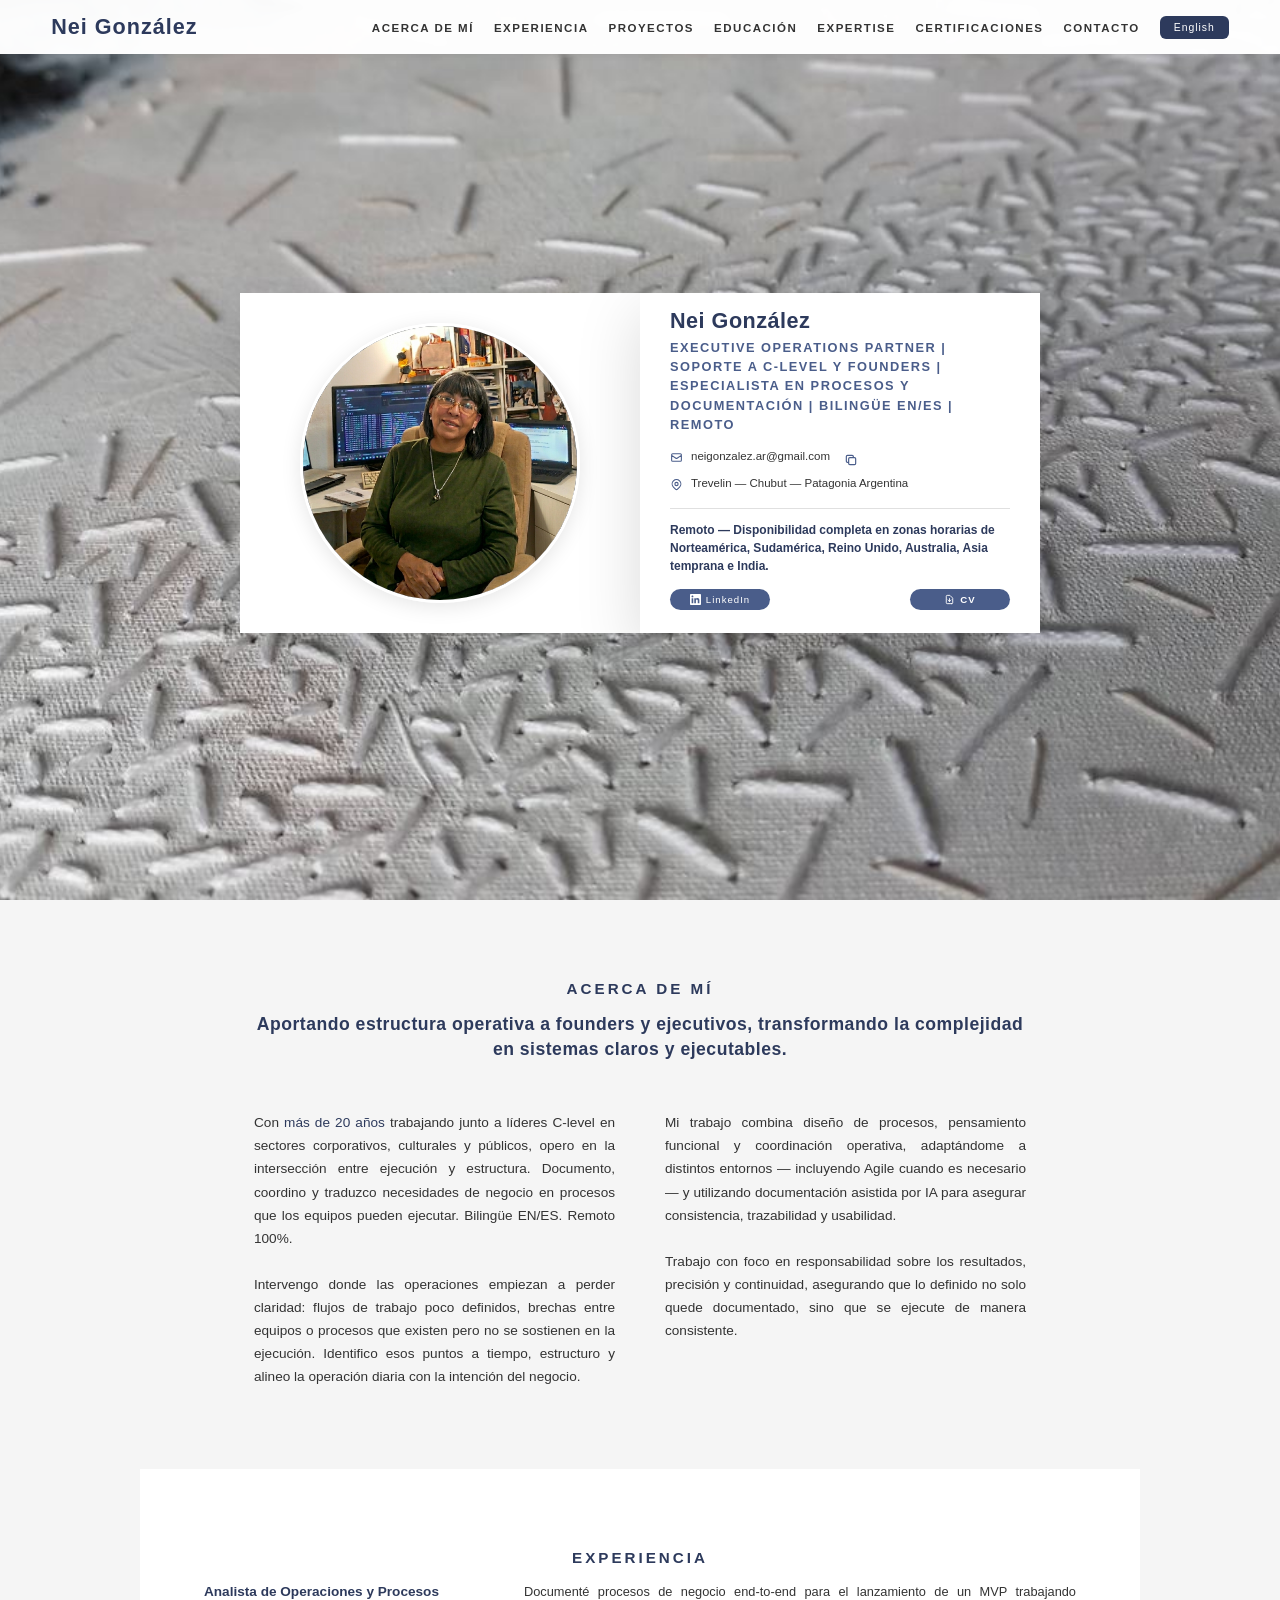
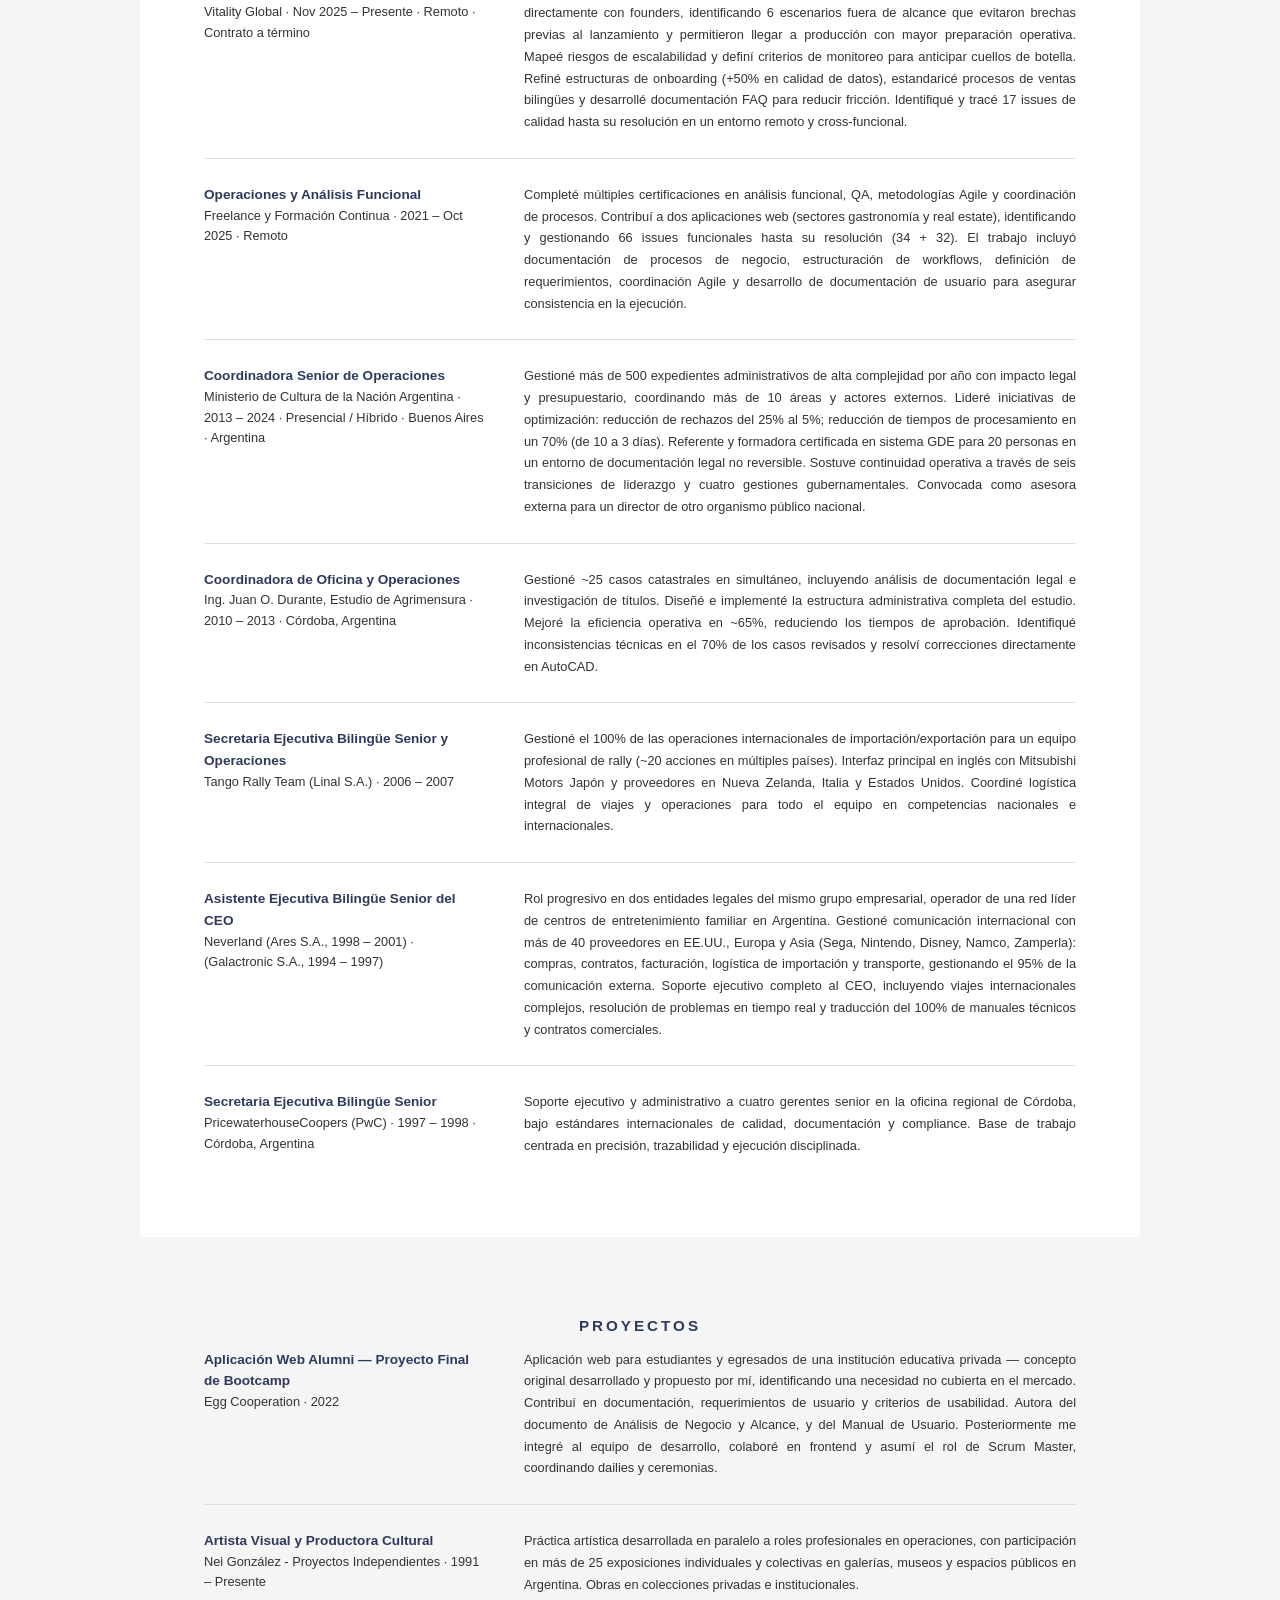
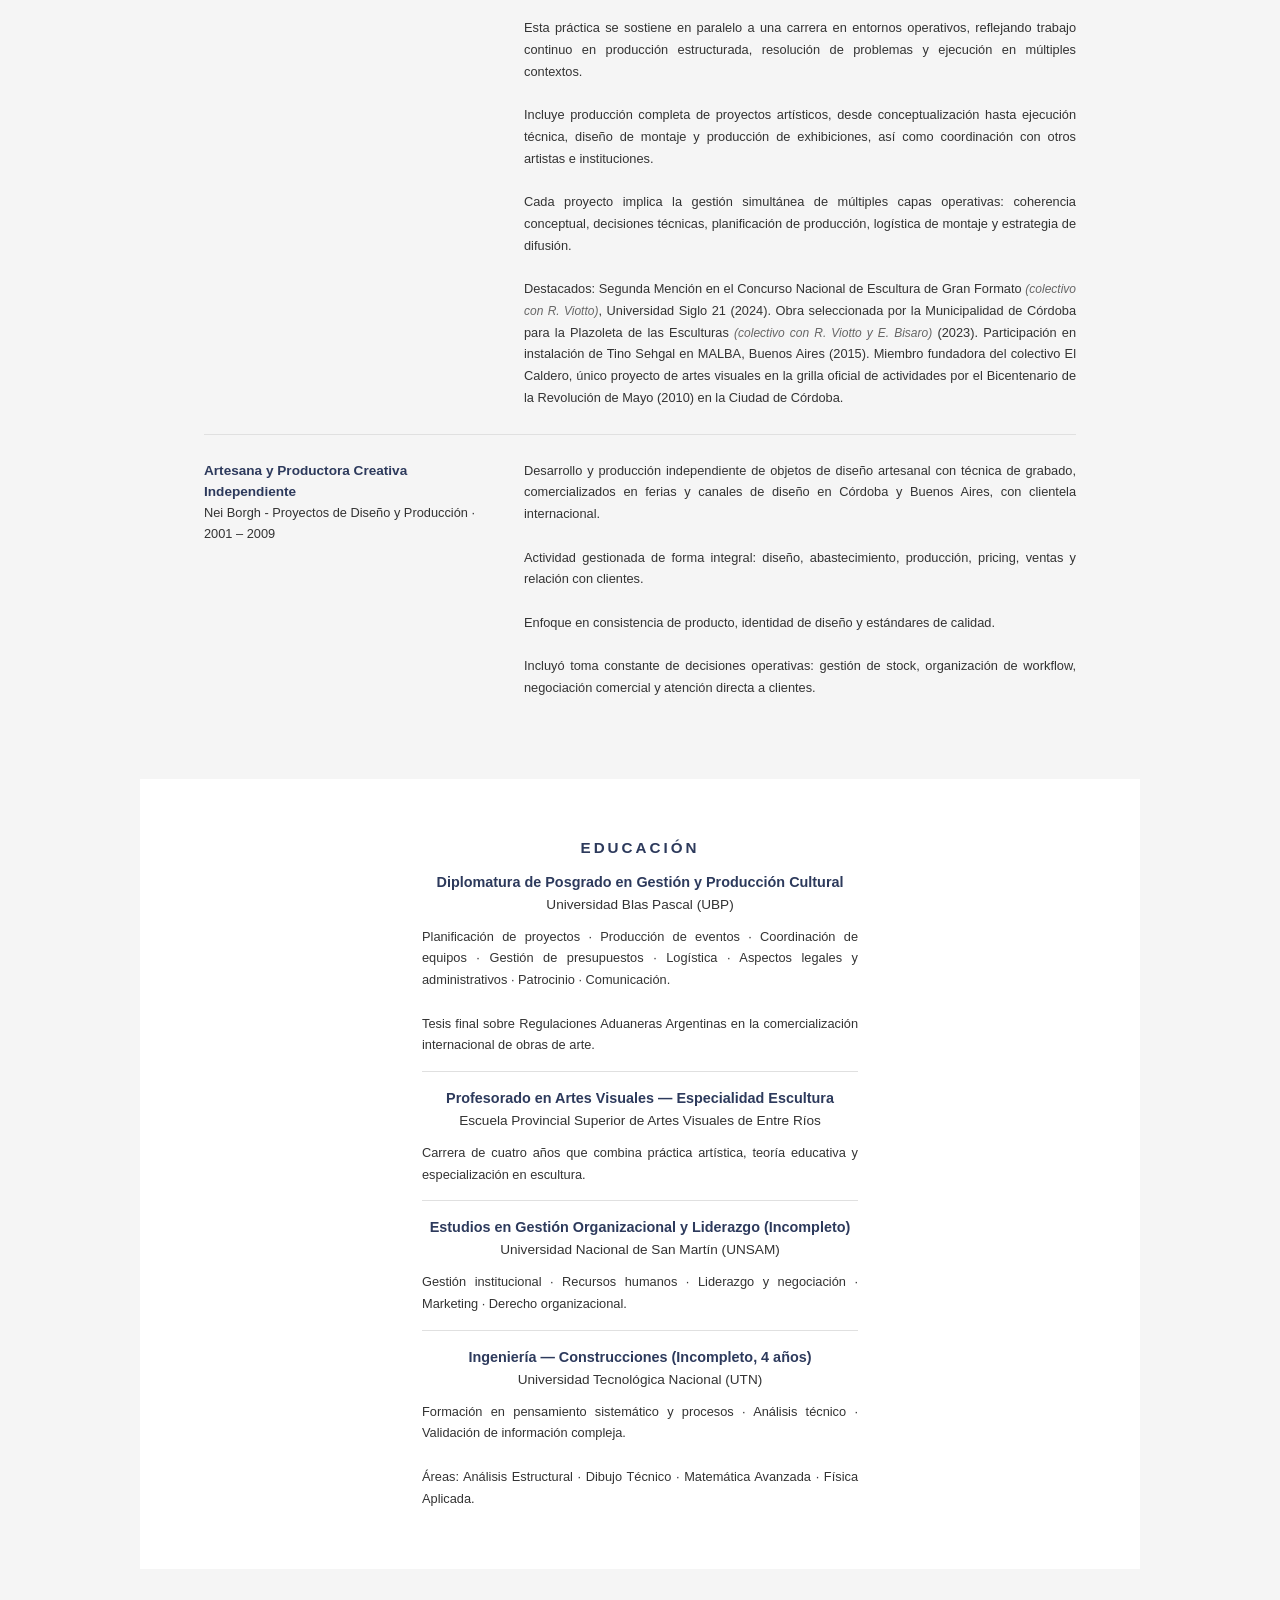
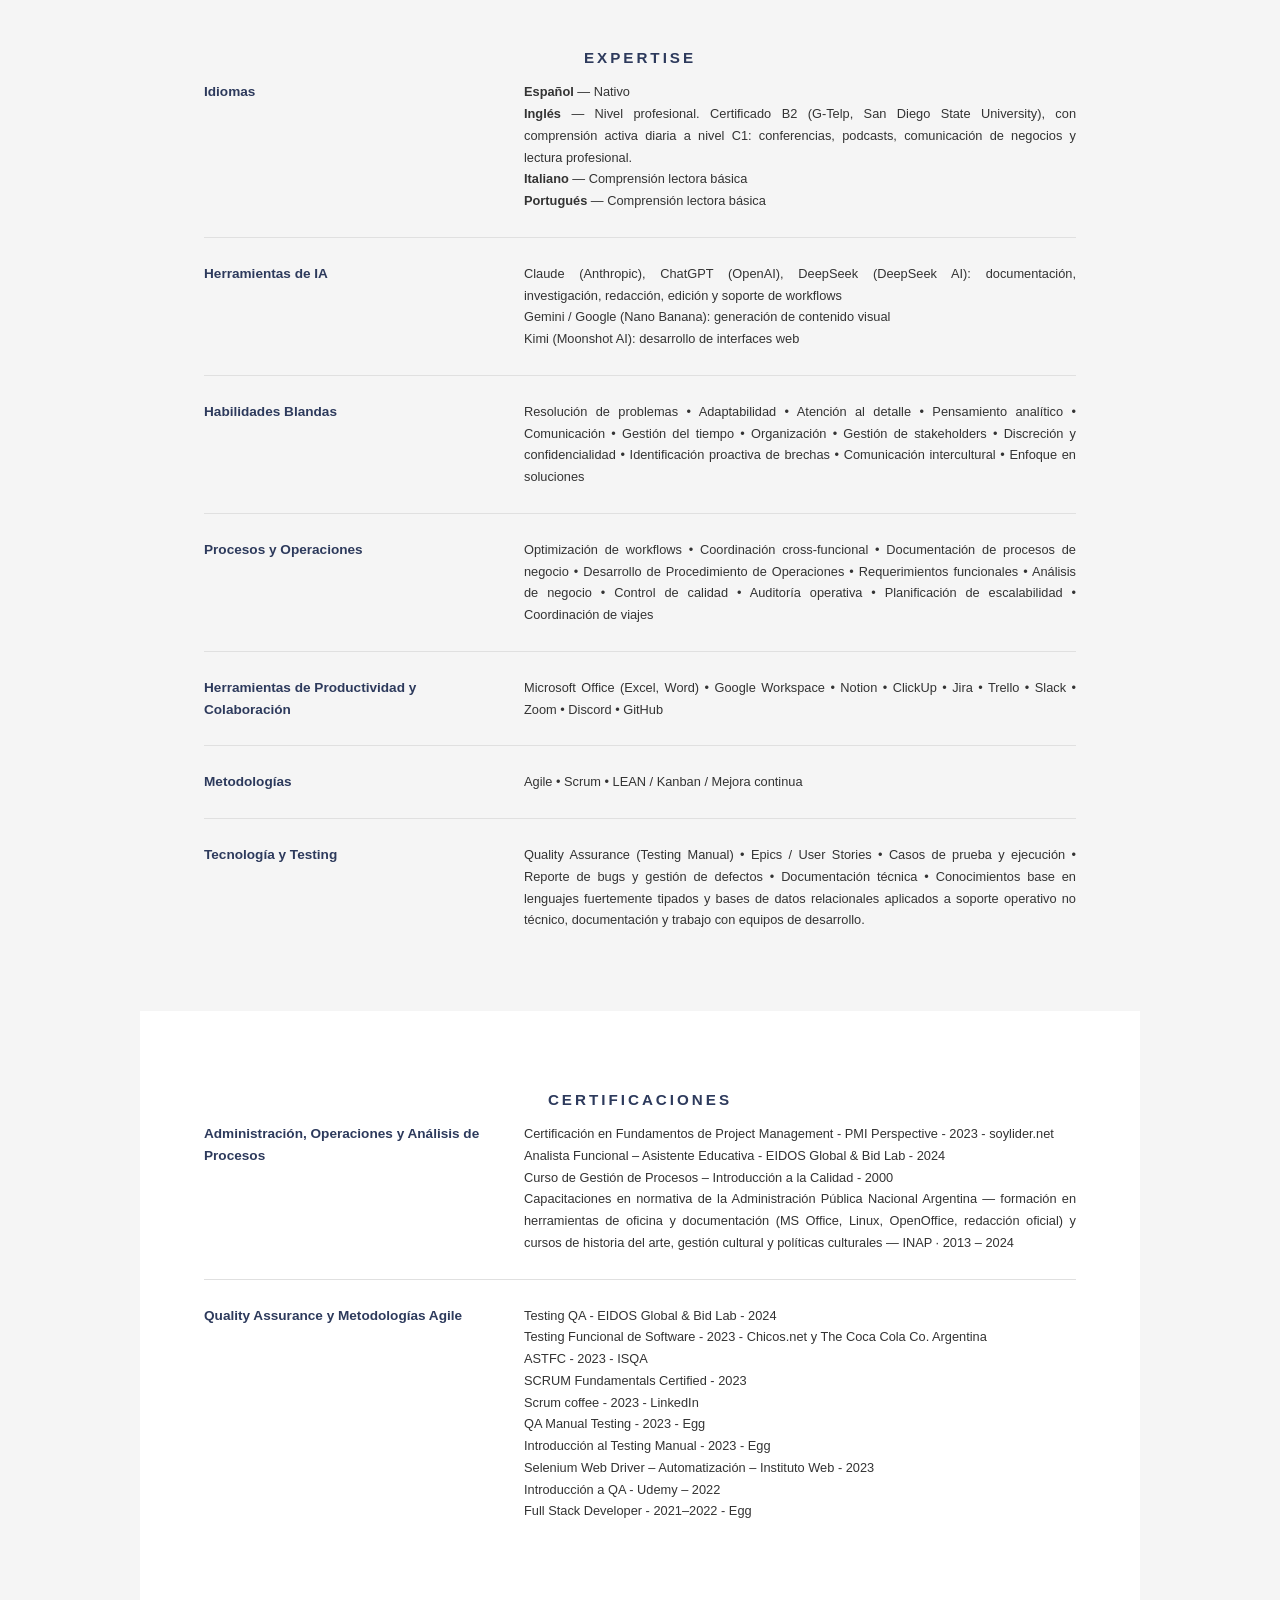
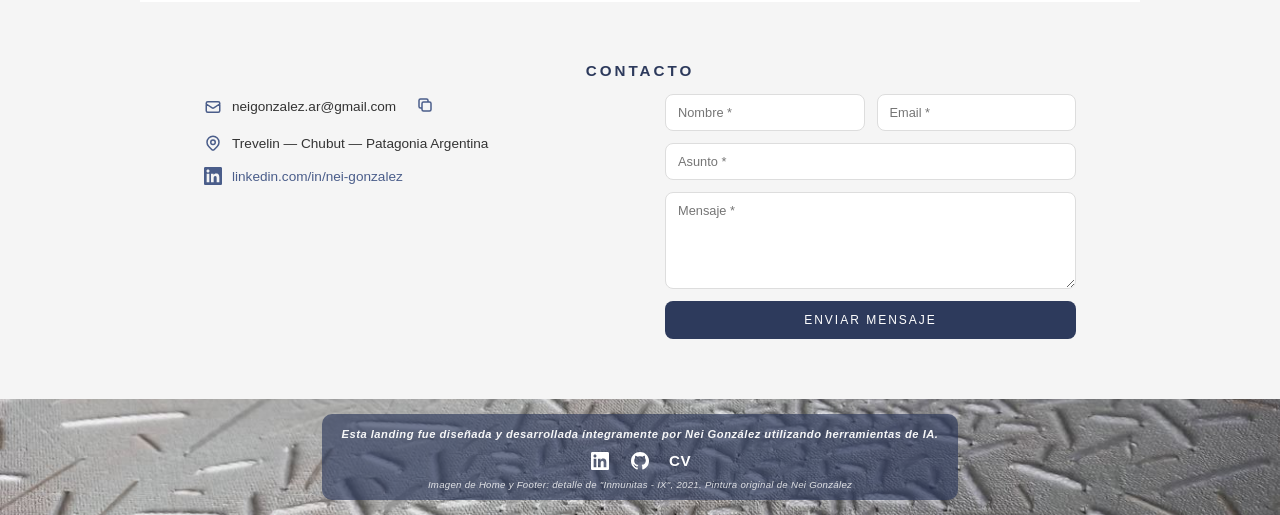
==== index_es.html @ e2b92e35 "cambio de todos los textos" ====
<!DOCTYPE html>
<html lang="es">
<head>
    <meta charset="UTF-8">
    <meta name="viewport" content="width=device-width, initial-scale=1.0">
    <meta name="description" content="Nei González - Executive Operations Partner | Soporte a C-Level y Founders | Especialista en Procesos y Documentación | Bilingüe EN/ES | Remoto">
    <title>Nei González — Executive Operations Partner</title>
    <link rel="icon" type="image/svg+xml" href="img/favicon.svg">
    <link rel="stylesheet" href="css/estilos.css">
</head>
<body>

    <!-- Navigation -->
    <nav id="navbar">
        <a href="#" class="nav-name" onclick="resetHero(); closeMenu(); return false;"><strong>Nei González</strong></a>
        <button class="hamburger" onclick="toggleMenu()">
            <span></span>
            <span></span>
            <span></span>
        </button>
        <ul class="nav-links" id="navLinks">
            <li><a href="#about" onclick="closeMenu()">Acerca de mí</a></li>
            <li><a href="#experience" onclick="closeMenu()">Experiencia</a></li>
            <li><a href="#projects" onclick="closeMenu()">Proyectos</a></li>
            <li><a href="#education" onclick="closeMenu()">Educación</a></li>
            <li><a href="#expertise" onclick="closeMenu()">Expertise</a></li>
            <li><a href="#certifications" onclick="closeMenu()">Certificaciones</a></li>
            <li><a href="#contact" onclick="closeMenu()">Contacto</a></li>
        </ul>
        <button class="lang-btn" onclick="switchLang()">English</button>
    </nav>

    <!-- Hero Section -->
    <section class="hero" id="hero">
        <div class="hero-bg"></div>
        <div class="hero-overlay"></div>

        <div class="hero-content">
            <div class="hero-photo-panel" id="photoPanel">
                <img src="img/perfil.jpg" alt="Nei González" class="hero-photo">
            </div>
            <div class="hero-info-panel" id="infoPanel">
                <h1 class="hero-name"><strong>Nei González</strong></h1>
                <p class="hero-title"><strong>Executive Operations Partner | Soporte a C-Level y Founders | Especialista en Procesos y Documentación | Bilingüe EN/ES | Remoto</strong></p>

                <div class="hero-contact-item">
                    <svg fill="none" stroke="currentColor" viewBox="0 0 24 24"><path stroke-linecap="round" stroke-linejoin="round" stroke-width="2" d="M3 8l7.89 5.26a2 2 0 002.22 0L21 8M5 19h14a2 2 0 002-2V7a2 2 0 00-2-2H5a2 2 0 00-2 2v10a2 2 0 002 2z"></path></svg>
                    <span>neigonzalez.ar@gmail.com</span>
                    <button class="copy-btn" onclick="copyEmail(this)" title="Copiar email">
                        <svg fill="none" stroke="currentColor" viewBox="0 0 24 24"><path stroke-linecap="round" stroke-linejoin="round" stroke-width="2" d="M8 16H6a2 2 0 01-2-2V6a2 2 0 012-2h8a2 2 0 012 2v2m-6 12h8a2 2 0 002-2v-8a2 2 0 00-2-2h-8a2 2 0 00-2 2v8a2 2 0 002 2z"></path></svg>
                    </button>
                    <span class="copy-tooltip">Copiado!</span>
                </div>

                <div class="hero-contact-item">
                    <svg fill="none" stroke="currentColor" viewBox="0 0 24 24"><path stroke-linecap="round" stroke-linejoin="round" stroke-width="2" d="M17.657 16.657L13.414 20.9a1.998 1.998 0 01-2.827 0l-4.244-4.243a8 8 0 1111.314 0z"></path><path stroke-linecap="round" stroke-linejoin="round" stroke-width="2" d="M15 11a3 3 0 11-6 0 3 3 0 016 0z"></path></svg>
                    <span>Trevelin — Chubut — Patagonia Argentina</span>
                </div>

                <div class="hero-availability">
                    <strong>Remoto — Disponibilidad completa en zonas horarias de Norteamérica, Sudamérica, Reino Unido, Australia, Asia temprana e India.</strong>
                </div>

                <div class="hero-buttons">
                    <a href="https://www.linkedin.com/in/nei-gonzalez" target="_blank" rel="noopener" class="hero-btn">
                        <svg fill="currentColor" viewBox="0 0 24 24"><path d="M20.447 20.452h-3.554v-5.569c0-1.328-.027-3.037-1.852-3.037-1.853 0-2.136 1.445-2.136 2.939v5.667H9.351V9h3.414v1.561h.046c.477-.9 1.637-1.85 3.37-1.85 3.601 0 4.267 2.37 4.267 5.455v6.286zM5.337 7.433c-1.144 0-2.063-.926-2.063-2.065 0-1.138.92-2.063 2.063-2.063 1.14 0 2.064.925 2.064 2.063 0 1.139-.925 2.065-2.064 2.065zm1.782 13.019H3.555V9h3.564v11.452zM22.225 0H1.771C.792 0 0 .774 0 1.729v20.542C0 23.227.792 24 1.771 24h20.451C23.2 24 24 23.227 24 22.271V1.729C24 .774 23.2 0 22.222 0h.003z"/></svg>
                        LinkedIn
                    </a>
                    <a href="cv_es.pdf" download class="hero-btn">
                        <svg fill="none" stroke="currentColor" viewBox="0 0 24 24"><path stroke-linecap="round" stroke-linejoin="round" stroke-width="2" d="M12 10v6m0 0l-3-3m3 3l3-3m2 8H7a2 2 0 01-2-2V5a2 2 0 012-2h5.586a1 1 0 01.707.293l5.414 5.414a1 1 0 01.293.707V19a2 2 0 01-2 2z"></path></svg>
                        <strong>CV</strong>
                    </a>
                </div>
            </div>
        </div>
    </section>

    <!-- About Section -->
    <section class="about section-gray" id="about">
        <h2 class="section-title"><strong>Acerca de mí</strong></h2>
        <h3 class="about-headline"><strong>Aportando estructura operativa a founders y ejecutivos, transformando la complejidad en sistemas claros y ejecutables.</strong></h3>

        <div class="about-content">
            <div class="about-block">
                <p>Con <strong>más de 20 años</strong> trabajando junto a líderes C-level en sectores corporativos, culturales y públicos, opero en la intersección entre ejecución y estructura. Documento, coordino y traduzco necesidades de negocio en procesos que los equipos pueden ejecutar. Bilingüe EN/ES. Remoto 100%.</p>
                <br>
                <p>Intervengo donde las operaciones empiezan a perder claridad: flujos de trabajo poco definidos, brechas entre equipos o procesos que existen pero no se sostienen en la ejecución. Identifico esos puntos a tiempo, estructuro y alineo la operación diaria con la intención del negocio.</p>
            </div>

            <div class="about-block">
                <p>Mi trabajo combina diseño de procesos, pensamiento funcional y coordinación operativa, adaptándome a distintos entornos — incluyendo Agile cuando es necesario — y utilizando documentación asistida por IA para asegurar consistencia, trazabilidad y usabilidad.</p>
                <br>
                <p>Trabajo con foco en responsabilidad sobre los resultados, precisión y continuidad, asegurando que lo definido no solo quede documentado, sino que se ejecute de manera consistente.</p>
            </div>
        </div>
    </section>

    <!-- Experience Section -->
    <section class="experience section-white animate-columns" id="experience">
        <h2 class="section-title"><strong>Experiencia</strong></h2>

        <div class="experience-item">
            <div class="experience-title">
                <strong>Analista de Operaciones y Procesos</strong><br>
                Vitality Global · Nov 2025 – Presente · Remoto · Contrato a término
            </div>
            <div class="experience-text">
                Documenté procesos de negocio end-to-end para el lanzamiento de un MVP trabajando directamente con founders, identificando 6 escenarios fuera de alcance que evitaron brechas previas al lanzamiento y permitieron llegar a producción con mayor preparación operativa. Mapeé riesgos de escalabilidad y definí criterios de monitoreo para anticipar cuellos de botella. Refiné estructuras de onboarding (+50% en calidad de datos), estandaricé procesos de ventas bilingües y desarrollé documentación FAQ para reducir fricción. Identifiqué y tracé 17 issues de calidad hasta su resolución en un entorno remoto y cross-funcional.
            </div>
        </div>

        <div class="experience-item">
            <div class="experience-title">
                <strong>Operaciones y Análisis Funcional</strong><br>
                Freelance y Formación Continua · 2021 – Oct 2025 · Remoto
            </div>
            <div class="experience-text">
                Completé múltiples certificaciones en análisis funcional, QA, metodologías Agile y coordinación de procesos. Contribuí a dos aplicaciones web (sectores gastronomía y real estate), identificando y gestionando 66 issues funcionales hasta su resolución (34 + 32). El trabajo incluyó documentación de procesos de negocio, estructuración de workflows, definición de requerimientos, coordinación Agile y desarrollo de documentación de usuario para asegurar consistencia en la ejecución.
            </div>
        </div>

        <div class="experience-item">
            <div class="experience-title">
                <strong>Coordinadora Senior de Operaciones</strong><br>
                Ministerio de Cultura de la Nación Argentina · 2013 – 2024 · Presencial / Híbrido · Buenos Aires · Argentina
            </div>
            <div class="experience-text">
                Gestioné más de 500 expedientes administrativos de alta complejidad por año con impacto legal y presupuestario, coordinando más de 10 áreas y actores externos. Lideré iniciativas de optimización: reducción de rechazos del 25% al 5%; reducción de tiempos de procesamiento en un 70% (de 10 a 3 días). Referente y formadora certificada en sistema GDE para 20 personas en un entorno de documentación legal no reversible. Sostuve continuidad operativa a través de seis transiciones de liderazgo y cuatro gestiones gubernamentales. Convocada como asesora externa para un director de otro organismo público nacional.
            </div>
        </div>

        <div class="experience-item">
            <div class="experience-title">
                <strong>Coordinadora de Oficina y Operaciones</strong><br>
                Ing. Juan O. Durante, Estudio de Agrimensura · 2010 – 2013 · Córdoba, Argentina
            </div>
            <div class="experience-text">
                Gestioné ~25 casos catastrales en simultáneo, incluyendo análisis de documentación legal e investigación de títulos. Diseñé e implementé la estructura administrativa completa del estudio. Mejoré la eficiencia operativa en ~65%, reduciendo los tiempos de aprobación. Identifiqué inconsistencias técnicas en el 70% de los casos revisados y resolví correcciones directamente en AutoCAD.
            </div>
        </div>

        <div class="experience-item">
            <div class="experience-title">
                <strong>Secretaria Ejecutiva Bilingüe Senior y Operaciones</strong><br>
                Tango Rally Team (Linal S.A.) · 2006 – 2007
            </div>
            <div class="experience-text">
                Gestioné el 100% de las operaciones internacionales de importación/exportación para un equipo profesional de rally (~20 acciones en múltiples países). Interfaz principal en inglés con Mitsubishi Motors Japón y proveedores en Nueva Zelanda, Italia y Estados Unidos. Coordiné logística integral de viajes y operaciones para todo el equipo en competencias nacionales e internacionales.
            </div>
        </div>

        <div class="experience-item">
            <div class="experience-title">
                <strong>Asistente Ejecutiva Bilingüe Senior del CEO</strong><br>
                Neverland (Ares S.A., 1998 – 2001) · (Galactronic S.A., 1994 – 1997)
            </div>
            <div class="experience-text">
                Rol progresivo en dos entidades legales del mismo grupo empresarial, operador de una red líder de centros de entretenimiento familiar en Argentina. Gestioné comunicación internacional con más de 40 proveedores en EE.UU., Europa y Asia (Sega, Nintendo, Disney, Namco, Zamperla): compras, contratos, facturación, logística de importación y transporte, gestionando el 95% de la comunicación externa. Soporte ejecutivo completo al CEO, incluyendo viajes internacionales complejos, resolución de problemas en tiempo real y traducción del 100% de manuales técnicos y contratos comerciales.
            </div>
        </div>

        <div class="experience-item">
            <div class="experience-title">
                <strong>Secretaria Ejecutiva Bilingüe Senior</strong><br>
                PricewaterhouseCoopers (PwC) · 1997 – 1998 · Córdoba, Argentina
            </div>
            <div class="experience-text">
                Soporte ejecutivo y administrativo a cuatro gerentes senior en la oficina regional de Córdoba, bajo estándares internacionales de calidad, documentación y compliance. Base de trabajo centrada en precisión, trazabilidad y ejecución disciplinada.
            </div>
        </div>
    </section>

    <!-- Projects Section -->
    <section class="experience section-gray animate-columns" id="projects">
        <h2 class="section-title"><strong>Proyectos</strong></h2>

        <div class="experience-item">
            <div class="experience-title">
                <strong>Aplicación Web Alumni — Proyecto Final de Bootcamp</strong><br>
                Egg Cooperation · 2022
            </div>
            <div class="experience-text">
                Aplicación web para estudiantes y egresados de una institución educativa privada — concepto original desarrollado y propuesto por mí, identificando una necesidad no cubierta en el mercado. Contribuí en documentación, requerimientos de usuario y criterios de usabilidad. Autora del documento de Análisis de Negocio y Alcance, y del Manual de Usuario. Posteriormente me integré al equipo de desarrollo, colaboré en frontend y asumí el rol de Scrum Master, coordinando dailies y ceremonias.
            </div>
        </div>

        <div class="experience-item">
            <div class="experience-title">
                <strong>Artista Visual y Productora Cultural</strong><br>
                Nei González - Proyectos Independientes · 1991 – Presente
            </div>
            <div class="experience-text">
                Práctica artística desarrollada en paralelo a roles profesionales en operaciones, con participación en más de 25 exposiciones individuales y colectivas en galerías, museos y espacios públicos en Argentina. Obras en colecciones privadas e institucionales.
                <br><br>
                Esta práctica se sostiene en paralelo a una carrera en entornos operativos, reflejando trabajo continuo en producción estructurada, resolución de problemas y ejecución en múltiples contextos.
                <br><br>
                Incluye producción completa de proyectos artísticos, desde conceptualización hasta ejecución técnica, diseño de montaje y producción de exhibiciones, así como coordinación con otros artistas e instituciones.
                <br><br>
                Cada proyecto implica la gestión simultánea de múltiples capas operativas: coherencia conceptual, decisiones técnicas, planificación de producción, logística de montaje y estrategia de difusión.
                <br><br>
                Destacados: Segunda Mención en el Concurso Nacional de Escultura de Gran Formato <em class="highlight-note">(colectivo con R. Viotto)</em>, Universidad Siglo 21 (2024). Obra seleccionada por la Municipalidad de Córdoba para la Plazoleta de las Esculturas <em class="highlight-note">(colectivo con R. Viotto y E. Bisaro)</em> (2023). Participación en instalación de Tino Sehgal en MALBA, Buenos Aires (2015). Miembro fundadora del colectivo El Caldero, único proyecto de artes visuales en la grilla oficial de actividades por el Bicentenario de la Revolución de Mayo (2010) en la Ciudad de Córdoba.
            </div>
        </div>

        <div class="experience-item">
            <div class="experience-title">
                <strong>Artesana y Productora Creativa Independiente</strong><br>
                Nei Borgh - Proyectos de Diseño y Producción · 2001 – 2009
            </div>
            <div class="experience-text">
                Desarrollo y producción independiente de objetos de diseño artesanal con técnica de grabado, comercializados en ferias y canales de diseño en Córdoba y Buenos Aires, con clientela internacional.
                <br><br>
                Actividad gestionada de forma integral: diseño, abastecimiento, producción, pricing, ventas y relación con clientes.
                <br><br>
                Enfoque en consistencia de producto, identidad de diseño y estándares de calidad.
                <br><br>
                Incluyó toma constante de decisiones operativas: gestión de stock, organización de workflow, negociación comercial y atención directa a clientes.
            </div>
        </div>
    </section>

    <!-- Education Section -->
    <section class="education section-white" id="education">
        <h2 class="section-title"><strong>Educación</strong></h2>

        <div class="education-item">
            <div class="education-title">
                <strong>Diplomatura de Posgrado en Gestión y Producción Cultural</strong><br>
                Universidad Blas Pascal (UBP)
            </div>
            <div class="education-text">
                Planificación de proyectos · Producción de eventos · Coordinación de equipos · Gestión de presupuestos · Logística · Aspectos legales y administrativos · Patrocinio · Comunicación.<br><br>Tesis final sobre Regulaciones Aduaneras Argentinas en la comercialización internacional de obras de arte.
            </div>
        </div>

        <div class="education-item">
            <div class="education-title">
                <strong>Profesorado en Artes Visuales — Especialidad Escultura</strong><br>
                Escuela Provincial Superior de Artes Visuales de Entre Ríos
            </div>
            <div class="education-text">
                Carrera de cuatro años que combina práctica artística, teoría educativa y especialización en escultura.
            </div>
        </div>

        <div class="education-item">
            <div class="education-title">
                <strong>Estudios en Gestión Organizacional y Liderazgo (Incompleto)</strong><br>
                Universidad Nacional de San Martín (UNSAM)
            </div>
            <div class="education-text">
                Gestión institucional · Recursos humanos · Liderazgo y negociación · Marketing · Derecho organizacional.
            </div>
        </div>

        <div class="education-item">
            <div class="education-title">
                <strong>Ingeniería — Construcciones (Incompleto, 4 años)</strong><br>
                Universidad Tecnológica Nacional (UTN)
            </div>
            <div class="education-text">
                Formación en pensamiento sistemático y procesos · Análisis técnico · Validación de información compleja.<br><br>Áreas: Análisis Estructural · Dibujo Técnico · Matemática Avanzada · Física Aplicada.
            </div>
        </div>
    </section>

    <!-- Expertise Section -->
    <section class="experience section-gray animate-columns" id="expertise">
        <h2 class="section-title"><strong>Expertise</strong></h2>

        <div class="experience-item">
            <div class="experience-title">
                <strong>Idiomas</strong>
            </div>
            <div class="experience-text">
                <strong>Español</strong> — Nativo<br>
                <strong>Inglés</strong> — Nivel profesional. Certificado B2 (G-Telp, San Diego State University), con comprensión activa diaria a nivel C1: conferencias, podcasts, comunicación de negocios y lectura profesional.<br>
                <strong>Italiano</strong> — Comprensión lectora básica<br>
                <strong>Portugués</strong> — Comprensión lectora básica
            </div>
        </div>

        <div class="experience-item">
            <div class="experience-title">
                <strong>Herramientas de IA</strong>
            </div>
            <div class="experience-text">
                Claude (Anthropic), ChatGPT (OpenAI), DeepSeek (DeepSeek AI): documentación, investigación, redacción, edición y soporte de workflows<br>
                Gemini / Google (Nano Banana): generación de contenido visual<br>
                Kimi (Moonshot AI): desarrollo de interfaces web
            </div>
        </div>

        <div class="experience-item">
            <div class="experience-title">
                <strong>Habilidades Blandas</strong>
            </div>
            <div class="experience-text">
                Resolución de problemas • Adaptabilidad • Atención al detalle • Pensamiento analítico • Comunicación • Gestión del tiempo • Organización • Gestión de stakeholders • Discreción y confidencialidad • Identificación proactiva de brechas • Comunicación intercultural • Enfoque en soluciones
            </div>
        </div>

        <div class="experience-item">
            <div class="experience-title">
                <strong>Procesos y Operaciones</strong>
            </div>
            <div class="experience-text">
                Optimización de workflows • Coordinación cross-funcional • Documentación de procesos de negocio • Desarrollo de Procedimiento de Operaciones • Requerimientos funcionales • Análisis de negocio • Control de calidad • Auditoría operativa • Planificación de escalabilidad • Coordinación de viajes
            </div>
        </div>

        <div class="experience-item">
            <div class="experience-title">
                <strong>Herramientas de Productividad y Colaboración</strong>
            </div>
            <div class="experience-text">
                Microsoft Office (Excel, Word) • Google Workspace • Notion • ClickUp • Jira • Trello • Slack • Zoom • Discord • GitHub
            </div>
        </div>

        <div class="experience-item">
            <div class="experience-title">
                <strong>Metodologías</strong>
            </div>
            <div class="experience-text">
                Agile • Scrum • LEAN / Kanban / Mejora continua
            </div>
        </div>

        <div class="experience-item">
            <div class="experience-title">
                <strong>Tecnología y Testing</strong>
            </div>
            <div class="experience-text">
                Quality Assurance (Testing Manual) • Epics / User Stories • Casos de prueba y ejecución • Reporte de bugs y gestión de defectos • Documentación técnica • Conocimientos base en lenguajes fuertemente tipados y bases de datos relacionales aplicados a soporte operativo no técnico, documentación y trabajo con equipos de desarrollo.
            </div>
        </div>
    </section>

    <!-- Certifications Section -->
    <section class="experience section-white animate-columns" id="certifications">
        <h2 class="section-title"><strong>Certificaciones</strong></h2>

        <div class="experience-item">
            <div class="experience-title">
                <strong>Administración, Operaciones y Análisis de Procesos</strong>
            </div>
            <div class="experience-text">
                Certificación en Fundamentos de Project Management - PMI Perspective - 2023 - soylider.net<br>
                Analista Funcional – Asistente Educativa - EIDOS Global & Bid Lab - 2024<br>
                Curso de Gestión de Procesos – Introducción a la Calidad - 2000<br>
                Capacitaciones en normativa de la Administración Pública Nacional Argentina — formación en herramientas de oficina y documentación (MS Office, Linux, OpenOffice, redacción oficial) y cursos de historia del arte, gestión cultural y políticas culturales — INAP · 2013 – 2024
            </div>
        </div>

        <div class="experience-item">
            <div class="experience-title">
                <strong>Quality Assurance y Metodologías Agile</strong>
            </div>
            <div class="experience-text">
                Testing QA - EIDOS Global & Bid Lab - 2024<br>
                Testing Funcional de Software - 2023 - Chicos.net y The Coca Cola Co. Argentina<br>
                ASTFC - 2023 - ISQA<br>
                SCRUM Fundamentals Certified - 2023<br>
                Scrum coffee - 2023 - LinkedIn<br>
                QA Manual Testing - 2023 - Egg<br>
                Introducción al Testing Manual - 2023 - Egg<br>
                Selenium Web Driver – Automatización – Instituto Web - 2023<br>
                Introducción a QA - Udemy – 2022<br>
                Full Stack Developer - 2021–2022 - Egg
            </div>
        </div>
    </section>

    <!-- Contact Section -->
    <section class="contact section-gray" id="contact">
        <h2 class="section-title"><strong>Contacto</strong></h2>

        <div class="contact-content">
            <div class="contact-info animate-contact">
                <div class="contact-item">
                    <svg fill="none" stroke="currentColor" viewBox="0 0 24 24"><path stroke-linecap="round" stroke-linejoin="round" stroke-width="2" d="M3 8l7.89 5.26a2 2 0 002.22 0L21 8M5 19h14a2 2 0 002-2V7a2 2 0 00-2-2H5a2 2 0 00-2 2v10a2 2 0 002 2z"></path></svg>
                    <span>neigonzalez.ar@gmail.com</span>
                    <button class="copy-btn" onclick="copyEmail(this)" title="Copiar email">
                        <svg fill="none" stroke="currentColor" viewBox="0 0 24 24"><path stroke-linecap="round" stroke-linejoin="round" stroke-width="2" d="M8 16H6a2 2 0 01-2-2V6a2 2 0 012-2h8a2 2 0 012 2v2m-6 12h8a2 2 0 002-2v-8a2 2 0 00-2-2h-8a2 2 0 00-2 2v8a2 2 0 002 2z"></path></svg>
                    </button>
                    <span class="copy-tooltip">Copiado!</span>
                </div>
                <div class="contact-item">
                    <svg fill="none" stroke="currentColor" viewBox="0 0 24 24"><path stroke-linecap="round" stroke-linejoin="round" stroke-width="2" d="M17.657 16.657L13.414 20.9a1.998 1.998 0 01-2.827 0l-4.244-4.243a8 8 0 1111.314 0z"></path><path stroke-linecap="round" stroke-linejoin="round" stroke-width="2" d="M15 11a3 3 0 11-6 0 3 3 0 016 0z"></path></svg>
                    <span>Trevelin — Chubut — Patagonia Argentina</span>
                </div>
                <div class="contact-item">
                    <svg fill="currentColor" viewBox="0 0 24 24"><path d="M20.447 20.452h-3.554v-5.569c0-1.328-.027-3.037-1.852-3.037-1.853 0-2.136 1.445-2.136 2.939v5.667H9.351V9h3.414v1.561h.046c.477-.9 1.637-1.85 3.37-1.85 3.601 0 4.267 2.37 4.267 5.455v6.286zM5.337 7.433c-1.144 0-2.063-.926-2.063-2.065 0-1.138.92-2.063 2.063-2.063 1.14 0 2.064.925 2.064 2.063 0 1.139-.925 2.065-2.064 2.065zm1.782 13.019H3.555V9h3.564v11.452zM22.225 0H1.771C.792 0 0 .774 0 1.729v20.542C0 23.227.792 24 1.771 24h20.451C23.2 24 24 23.227 24 22.271V1.729C24 .774 23.2 0 22.222 0h.003z"/></svg>
                    <a href="https://www.linkedin.com/in/nei-gonzalez" target="_blank" rel="noopener">linkedin.com/in/nei-gonzalez</a>
                </div>
            </div>

            <form class="contact-form" id="contactForm" action="https://formspree.io/f/xgodwqaw" method="POST" novalidate>
                <div class="form-row">
                    <input type="text" name="name" placeholder="Nombre *" required oninvalid="this.setCustomValidity('Este campo es obligatorio')" oninput="this.setCustomValidity('')">
                    <input type="email" name="email" placeholder="Email *" required oninvalid="this.setCustomValidity('Ingrese un email válido')" oninput="this.setCustomValidity('')">
                </div>
                <input type="text" name="subject" placeholder="Asunto *" required oninvalid="this.setCustomValidity('Este campo es obligatorio')" oninput="this.setCustomValidity('')">
                <textarea name="message" placeholder="Mensaje *" rows="5" required oninvalid="this.setCustomValidity('Este campo es obligatorio')" oninput="this.setCustomValidity('')"></textarea>
                <button type="submit" class="form-submit">Enviar mensaje</button>
                <p class="form-status" id="formStatus"></p>
            </form>
        </div>
    </section>

    <!-- Footer -->
    <footer class="footer" id="footer">
        <div class="footer-box">
            <div class="footer-line">
                <span class="footer-text">Esta landing fue diseñada y desarrollada íntegramente por Nei González utilizando herramientas de IA.</span>
            </div>
            <div class="footer-icons">
                <a href="https://www.linkedin.com/in/nei-gonzalez" target="_blank" rel="noopener" class="footer-icon" title="LinkedIn">
                    <svg fill="currentColor" viewBox="0 0 24 24"><path d="M20.447 20.452h-3.554v-5.569c0-1.328-.027-3.037-1.852-3.037-1.853 0-2.136 1.445-2.136 2.939v5.667H9.351V9h3.414v1.561h.046c.477-.9 1.637-1.85 3.37-1.85 3.601 0 4.267 2.37 4.267 5.455v6.286zM5.337 7.433c-1.144 0-2.063-.926-2.063-2.065 0-1.138.92-2.063 2.063-2.063 1.14 0 2.064.925 2.064 2.063 0 1.139-.925 2.065-2.064 2.065zm1.782 13.019H3.555V9h3.564v11.452zM22.225 0H1.771C.792 0 0 .774 0 1.729v20.542C0 23.227.792 24 1.771 24h20.451C23.2 24 24 23.227 24 22.271V1.729C24 .774 23.2 0 22.222 0h.003z"/></svg>
                </a>
                <button class="footer-icon" onclick="githubPlaceholder()" title="Portfolio próximamente">
                    <svg fill="currentColor" viewBox="0 0 24 24"><path d="M12 0c-6.626 0-12 5.373-12 12 0 5.302 3.438 9.8 8.207 11.387.599.111.793-.261.793-.577v-2.234c-3.338.726-4.033-1.416-4.033-1.416-.546-1.387-1.333-1.756-1.333-1.756-1.089-.745.083-.729.083-.729 1.205.084 1.839 1.237 1.839 1.237 1.07 1.834 2.807 1.304 3.492.997.107-.775.418-1.305.762-1.604-2.665-.305-5.467-1.334-5.467-5.931 0-1.311.469-2.381 1.236-3.221-.124-.303-.535-1.524.117-3.176 0 0 1.008-.322 3.301 1.23.957-.266 1.983-.399 3.003-.404 1.02.005 2.047.138 3.006.404 2.291-1.552 3.297-1.23 3.297-1.23.653 1.653.242 2.874.118 3.176.77.84 1.235 1.911 1.235 3.221 0 4.609-2.807 5.624-5.479 5.921.43.372.823 1.102.823 2.222v3.293c0 .319.192.694.801.576 4.765-1.589 8.199-6.086 8.199-11.386 0-6.627-5.373-12-12-12z"/></svg>
                </button>
                <a href="cv_es.pdf" download class="footer-icon" title="Descargar CV">
                    <strong>CV</strong>
                </a>
            </div>
            <div class="footer-image-credit">
                Imagen de Home y Footer: detalle de "Inmunitas - IX", 2021. Pintura original de Nei González
            </div>
        </div>
    </footer>

    <script src="js/script_es.js"></script>

</body>
</html>
---- css/estilos.css ----
/* ===== VARIABLES ===== */
:root {
    --navy: #2d3a5c;
    --navy-light: #4a5d8a;
    --text: #333333;
    --text-light: #666666;
    --bg: #f5f5f5;
    --white: #ffffff;
    --accent: #c9a96e;
}

/* ===== RESET ===== */
* {
    margin: 0;
    padding: 0;
    box-sizing: border-box;
}

body {
    font-family: 'Calibri Light', 'Calibri', 'Arial', sans-serif;
    color: var(--text);
    background: var(--bg);
    overflow-x: hidden;
    font-weight: 300;
}

/* ===== NAVIGATION ===== */
nav {
    position: fixed;
    top: 0;
    left: 0;
    width: 100%;
    background: rgba(255,255,255,0.98);
    z-index: 100;
    padding: 14px 4%;
    display: flex;
    justify-content: space-between;
    align-items: center;
    box-shadow: 0 1px 8px rgba(0,0,0,0.06);
}

.nav-name {
    font-size: 1.35rem;
    font-weight: 600;
    color: var(--navy);
    letter-spacing: 1px;
    text-decoration: none;
}

.hamburger {
    display: none;
    flex-direction: column;
    gap: 4px;
    background: none;
    border: none;
    cursor: pointer;
    padding: 5px;
    margin-left: auto;
    margin-right: 15px;
}

.hamburger span {
    width: 22px;
    height: 2px;
    background: var(--navy);
    transition: all 0.3s;
}

.nav-links {
    display: flex;
    gap: 20px;
    list-style: none;
    align-items: center;
    margin-left: auto;
    margin-right: 20px;
}

.nav-links a {
    text-decoration: none;
    color: var(--text);
    font-size: 0.72rem;
    font-weight: 600;
    text-transform: uppercase;
    letter-spacing: 1.5px;
    transition: color 0.2s;
    white-space: nowrap;
}

.nav-links a:hover {
    color: var(--navy-light);
}

.lang-btn {
    background: var(--navy);
    color: var(--white);
    border: none;
    padding: 6px 14px;
    font-size: 0.65rem;
    font-weight: 300;
    letter-spacing: 1px;
    cursor: pointer;
    transition: background 0.2s;
    font-family: 'Calibri Light', 'Calibri', 'Arial', sans-serif;
    border-radius: 6px;
}

.lang-btn:hover {
    background: var(--navy-light);
}

/* ===== HERO SECTION ===== */
.hero {
    position: relative;
    width: 100%;
    height: 100vh;
    min-height: 500px;
    display: flex;
    align-items: center;
    justify-content: center;
    overflow: hidden;
    padding-top: 0;
}

.hero-bg {
    position: absolute;
    top: 0;
    left: 0;
    width: 100%;
    height: 100%;
    background: url('../img/bordado-blanco.jpg') center/cover no-repeat;
    z-index: 1;
}

.hero-overlay {
    position: absolute;
    top: 0;
    left: 0;
    width: 100%;
    height: 100%;
    background: rgba(26, 31, 60, 0);
    z-index: 2;
    transition: background 2s ease;
}

.hero.loaded .hero-overlay {
    background: rgba(26, 31, 60, 0.2);
}

.hero-content {
    position: relative;
    z-index: 3;
    display: flex;
    align-items: stretch;
    justify-content: center;
    width: 90%;
    max-width: 800px;
    height: 340px;
    gap: 0;
    margin-top: 25px;
    overflow: visible;
}

/* Left Panel - Photo */
.hero-photo-panel {
    background: var(--white);
    width: 50%;
    min-width: 50%;
    min-height: 340px;
    display: flex !important;
    align-items: center;
    justify-content: center;
    transform: translateX(-100vw);
    animation: slideFromLeft 2.5s cubic-bezier(0.22, 1, 0.36, 1) forwards;
    animation-delay: 0.3s;
    box-shadow: 0 20px 60px rgba(0,0,0,0.15);
    padding: 30px;
    will-change: transform;
    flex-shrink: 0;
}

.hero-photo {
    width: 280px;
    height: 280px;
    border-radius: 50%;
    object-fit: cover;
    border: 3px solid var(--white);
    box-shadow: 0 4px 20px rgba(0,0,0,0.1);
}

/* Right Panel - Info */
.hero-info-panel {
    background: var(--white);
    width: 50%;
    min-width: 50%;
    min-height: 340px;
    padding: 30px 30px;
    display: flex !important;
    flex-direction: column;
    justify-content: center;
    transform: translateX(100vw);
    animation: slideFromRight 2.5s cubic-bezier(0.22, 1, 0.36, 1) forwards;
    animation-delay: 0.3s;
    box-shadow: 0 20px 60px rgba(0,0,0,0.15);
    will-change: transform;
    flex-shrink: 0;
    overflow: hidden;
    box-sizing: border-box;
}

.hero-name {
    font-size: 1.35rem;
    font-weight: 600;
    color: var(--navy);
    margin-bottom: 4px;
    margin-top: -8px;
    letter-spacing: 0.5px;
}

.hero-title {
    font-size: 0.8rem;
    font-weight: 600;
    color: var(--navy-light);
    text-transform: uppercase;
    letter-spacing: 1.5px;
    margin-bottom: 16px;
    line-height: 1.5;
    max-width: 100%;
    word-break: normal;
    overflow-wrap: break-word;
    hyphens: auto;
    -webkit-hyphens: auto;
    -ms-hyphens: auto;
}

.hero-contact-item {
    display: flex;
    align-items: flex-start;
    gap: 8px;
    margin-bottom: 5px;
    font-size: 0.72rem;
    color: var(--text);
    font-weight: 300;
}

.hero-contact-item svg {
    width: 13px;
    height: 13px;
    flex-shrink: 0;
    margin-top: 1px;
    color: var(--navy-light);
}

.hero-contact-item a {
    color: var(--navy-light);
    text-decoration: none;
    transition: color 0.2s;
}

.hero-contact-item a:hover {
    color: var(--accent);
}

.copy-btn {
    background: none;
    border: none;
    cursor: pointer;
    padding: 2px;
    margin-left: 4px;
    color: var(--text-light);
    transition: color 0.2s;
}

.copy-btn:hover {
    color: var(--navy);
}

.copy-btn svg {
    width: 14px;
    height: 14px;
}

.contact-item .copy-btn {
    margin-left: 8px;
}

.contact-item .copy-tooltip {
    font-size: 0.65rem;
    color: var(--accent);
    margin-left: 4px;
    opacity: 0;
    transition: opacity 0.3s;
}

.contact-item .copy-tooltip.show {
    opacity: 1;
}

.copy-tooltip {
    font-size: 0.65rem;
    color: var(--accent);
    margin-left: 4px;
    opacity: 0;
    transition: opacity 0.3s;
}

.copy-tooltip.show {
    opacity: 1;
}

.hero-availability {
    margin-top: 12px;
    padding-top: 12px;
    border-top: 1px solid #e0e0e0;
    font-size: 0.75rem;
    color: var(--text-light);
    line-height: 1.5;
    font-weight: 300;
    margin-bottom: 14px;
}

.hero-availability strong {
    font-weight: 600;
    color: var(--navy);
}

.hero-buttons {
    display: flex;
    justify-content: space-between;
    gap: 12px;
}

.hero-btn {
    display: inline-flex;
    align-items: center;
    justify-content: center;
    gap: 5px;
    padding: 5px 14px;
    background: var(--navy-light);
    color: var(--white);
    text-decoration: none;
    font-size: 0.6rem;
    font-weight: 300;
    letter-spacing: 1px;
    transition: background 0.2s;
    border-radius: 20px;
    width: auto;
    min-width: 100px;
}

.hero-btn:hover {
    background: var(--navy);
}

.hero-btn svg {
    width: 11px;
    height: 11px;
}

/* ===== SECTION COLORS ===== */
.section-gray {
    background: var(--bg);
}

.section-white {
    background: var(--white);
}

/* ===== ABOUT SECTION ===== */
.about {
    padding: 80px 5%;
    max-width: 900px;
    margin: 0 auto;
}

.section-title {
    font-size: 0.95rem;
    font-weight: 600 !important;
    color: var(--navy);
    text-align: center;
    text-transform: uppercase;
    letter-spacing: 3px;
    margin-bottom: 15px;
}

.about-headline {
    font-size: 1.1rem;
    font-weight: 600;
    color: var(--navy);
    text-align: center;
    margin-bottom: 50px;
    line-height: 1.4;
    letter-spacing: 0.5px;
}

.about-content {
    display: grid;
    grid-template-columns: 1fr 1fr;
    gap: 50px;
    align-items: start;
}

.about-block {
    font-size: 0.85rem;
    line-height: 1.7;
    color: var(--text);
    font-weight: 300;
    text-align: justify;
}

.about-block strong {
    color: var(--navy);
    font-weight: 400;
}

/* ===== EXPERIENCE SECTION ===== */
.experience {
    padding: 80px 5%;
    max-width: 1000px;
    margin: 0 auto;
}

.experience-item {
    display: grid;
    grid-template-columns: 280px 1fr;
    gap: 40px;
    margin-bottom: 25px;
    padding-bottom: 25px;
    border-bottom: 1px solid #e0e0e0;
}

.experience-item:last-child {
    border-bottom: none;
    margin-bottom: 0;
    padding-bottom: 0;
}

.experience-title {
    font-size: 0.8rem;
    line-height: 1.6;
    color: var(--text);
    font-weight: 300;
}

.experience-title strong {
    font-weight: 600;
    color: var(--navy);
    font-size: 0.85rem;
}

.experience-text {
    font-size: 0.8rem;
    line-height: 1.7;
    color: var(--text);
    font-weight: 300;
    text-align: justify;
}

/* ===== CONTACT SECTION ===== */
.contact {
    padding: 60px 5% 30px;
    max-width: 1000px;
    margin: 0 auto;
    overflow: hidden;
}

.contact-content {
    display: grid;
    grid-template-columns: 1fr 1fr;
    gap: 50px;
    align-items: start;
    max-width: 100%;
    box-sizing: border-box;
}

.contact-info {
    display: flex;
    flex-direction: column;
    gap: 15px;
}

.contact-item {
    display: flex;
    align-items: center;
    gap: 10px;
    font-size: 0.85rem;
    color: var(--text);
    font-weight: 300;
}

.contact-item svg {
    width: 18px;
    height: 18px;
    color: var(--navy-light);
    flex-shrink: 0;
}

.contact-item a {
    color: var(--navy-light);
    text-decoration: none;
    transition: color 0.2s;
}

.contact-item a:hover {
    color: var(--navy);
}

.contact-form {
    display: flex;
    flex-direction: column;
    gap: 12px;
    width: 100%;
    max-width: 100%;
    box-sizing: border-box;
}

.form-status {
    font-size: 0.75rem;
    color: var(--navy);
    text-align: center;
    min-height: 18px;
}

.form-row {
    display: grid;
    grid-template-columns: 1fr 1fr;
    gap: 12px;
}

.contact-form input,
.contact-form textarea {
    padding: 10px 12px;
    border: 1px solid #ddd;
    border-radius: 8px;
    font-family: 'Calibri Light', 'Calibri', 'Arial', sans-serif;
    font-size: 0.8rem;
    font-weight: 300;
    color: var(--text);
    background: var(--white);
}

.contact-form input:focus,
.contact-form textarea:focus {
    outline: none;
    border-color: var(--navy-light);
}

.contact-form textarea {
    resize: vertical;
}

.form-submit {
    background: var(--navy);
    color: var(--white);
    border: none;
    padding: 12px 24px;
    font-family: 'Calibri Light', 'Calibri', 'Arial', sans-serif;
    font-size: 0.75rem;
    font-weight: 300;
    letter-spacing: 2px;
    text-transform: uppercase;
    cursor: pointer;
    transition: background 0.2s;
    border-radius: 8px;
}

.form-submit:hover {
    background: var(--navy-light);
}

/* ===== ANIMATIONS ===== */
@keyframes slideFromLeft {
    to {
        transform: translateX(0);
    }
}

@keyframes slideFromRight {
    to {
        transform: translateX(0);
    }
}

/* ===== RESPONSIVE ===== */
@media (max-width: 900px) {
    .hero-content {
        flex-direction: column;
        height: auto;
        gap: 0;
        margin-top: 0;
    }

    .hero-photo-panel,
    .hero-info-panel {
        width: 100%;
        max-width: 400px;
        min-height: auto;
    }

    .hero-photo-panel {
        min-height: 400px;
        padding: 30px;
        display: flex;
        align-items: center;
        justify-content: center;
    }

    .hero-photo {
        width: 240px;
        height: 240px;
    }

    .hero-info-panel {
        padding: 25px;
    }

    .hero-name {
        font-size: 1.2rem;
    }

    .about-content {
        grid-template-columns: 1fr;
        gap: 20px;
    }

    .about-block {
        text-align: justify;
    }

    .about-block br {
        display: none;
    }

    .experience-item {
        grid-template-columns: 1fr;
        gap: 15px;
    }

    .contact-content {
        grid-template-columns: 1fr;
    }

    .form-row {
        display: flex;
        flex-direction: column;
        gap: 12px;
    }

    .contact-form,
    .contact-form input,
    .contact-form textarea,
    .form-submit {
        width: 100%;
        max-width: 100%;
        box-sizing: border-box;
    }

    .footer-box {
        padding: 8px 12px;
        max-width: 90%;
    }

    .footer-line {
        margin-bottom: 8px;
    }

    .footer-text {
        font-size: 0.65rem;
        display: block;
    }

    .footer-icons {
        gap: 12px;
    }

    .nav-links {
        display: none;
        position: absolute;
        top: 100%;
        left: 0;
        width: 100%;
        background: rgba(255,255,255,0.98);
        flex-direction: column;
        padding: 20px;
        gap: 15px;
        box-shadow: 0 5px 20px rgba(0,0,0,0.1);
    }

    .nav-links.active {
        display: flex;
    }

    .hamburger {
        display: flex;
    }
}


/* ===== EDUCATION SINGLE COLUMN ===== */
.education {
    padding: 60px 5%;
    max-width: 1000px;
    margin: 0 auto;
}

.education-item {
    text-align: center;
    margin-bottom: 15px;
    padding-bottom: 15px;
    border-bottom: 1px solid #e0e0e0;
    max-width: 50%;
    margin-left: auto;
    margin-right: auto;
}

.education-item:last-child {
    border-bottom: none;
    margin-bottom: 0;
    padding-bottom: 0;
}

.education-title {
    font-size: 0.85rem;
    line-height: 1.6;
    color: var(--text);
    font-weight: 300;
    margin-bottom: 10px;
}

.education-title strong {
    font-weight: 600;
    color: var(--navy);
    font-size: 0.9rem;
}

.education-text {
    font-size: 0.8rem;
    line-height: 1.7;
    color: var(--text);
    font-weight: 300;
    text-align: justify;
    margin: 0 auto;
}

@media (max-width: 900px) {
    .education-item {
        max-width: 80%;
    }
}



/* ===== SCROLL ANIMATIONS ===== */
.animate-columns .experience-item {
    opacity: 0;
    transition: opacity 0.8s ease-out;
}

.animate-columns.visible .experience-item {
    opacity: 1;
}

.animate-columns.visible .experience-item:nth-child(1) { transition-delay: 0s; }
.animate-columns.visible .experience-item:nth-child(2) { transition-delay: 0.12s; }
.animate-columns.visible .experience-item:nth-child(3) { transition-delay: 0.24s; }
.animate-columns.visible .experience-item:nth-child(4) { transition-delay: 0.36s; }
.animate-columns.visible .experience-item:nth-child(5) { transition-delay: 0.48s; }
.animate-columns.visible .experience-item:nth-child(6) { transition-delay: 0.60s; }
.animate-columns.visible .experience-item:nth-child(7) { transition-delay: 0.72s; }

/* Left column slides from left */
.animate-columns .experience-title {
    opacity: 0;
    transform: translateX(-40px);
    transition: opacity 0.7s ease-out, transform 0.7s ease-out;
}

.animate-columns.visible .experience-title {
    opacity: 1;
    transform: translateX(0);
}

/* Right column slides from right */
.animate-columns .experience-text {
    opacity: 0;
    transform: translateX(40px);
    transition: opacity 0.7s ease-out, transform 0.7s ease-out;
}

.animate-columns.visible .experience-text {
    opacity: 1;
    transform: translateX(0);
}

/* Delays for staggered effect */
.animate-columns.visible .experience-item:nth-child(1) .experience-title,
.animate-columns.visible .experience-item:nth-child(1) .experience-text { transition-delay: 0s; }

.animate-columns.visible .experience-item:nth-child(2) .experience-title,
.animate-columns.visible .experience-item:nth-child(2) .experience-text { transition-delay: 0.12s; }

.animate-columns.visible .experience-item:nth-child(3) .experience-title,
.animate-columns.visible .experience-item:nth-child(3) .experience-text { transition-delay: 0.24s; }

.animate-columns.visible .experience-item:nth-child(4) .experience-title,
.animate-columns.visible .experience-item:nth-child(4) .experience-text { transition-delay: 0.36s; }

.animate-columns.visible .experience-item:nth-child(5) .experience-title,
.animate-columns.visible .experience-item:nth-child(5) .experience-text { transition-delay: 0.48s; }

.animate-columns.visible .experience-item:nth-child(6) .experience-title,
.animate-columns.visible .experience-item:nth-child(6) .experience-text { transition-delay: 0.60s; }

.animate-columns.visible .experience-item:nth-child(7) .experience-title,
.animate-columns.visible .experience-item:nth-child(7) .experience-text { transition-delay: 0.72s; }

/* Contact items slide from left */
.animate-contact .contact-item {
    opacity: 0;
    transform: translateX(-25px);
    transition: opacity 0.5s ease-out, transform 0.5s ease-out;
}

.animate-contact.visible .contact-item:nth-child(1) { transition-delay: 0s; }
.animate-contact.visible .contact-item:nth-child(2) { transition-delay: 0.15s; }
.animate-contact.visible .contact-item:nth-child(3) { transition-delay: 0.3s; }
.animate-contact.visible .contact-item:nth-child(4) { transition-delay: 0.45s; }

.animate-contact.visible .contact-item {
    opacity: 1;
    transform: translateX(0);
}



/* ===== HIGHLIGHT NOTES ===== */
.highlight-note {
    font-size: 0.75rem;
    font-style: italic;
    color: var(--text-light);
}
/* ===== FOOTER ===== */
.footer {
    background: url('../img/bordado-blanco.jpg') center/cover no-repeat;
    padding: 15px 5%;
    text-align: center;
    min-height: 80px;
}

.footer-box {
    background: rgba(45, 58, 92, 0.65);
    border-radius: 10px;
    padding: 10px 20px;
    margin: 0 auto;
    display: inline-block;
}

.footer-line {
    margin-bottom: 6px;
}

.footer-text {
    color: rgba(255,255,255,0.95);
    font-size: 0.7rem;
    font-weight: 600;
    font-style: italic;
    letter-spacing: 0.5px;
    line-height: 1.4;
}

.footer-icons {
    display: flex;
    justify-content: center;
    align-items: center;
    gap: 16px;
}

.footer-icon {
    display: inline-flex;
    align-items: center;
    justify-content: center;
    width: 24px;
    height: 24px;
    color: var(--white);
    text-decoration: none;
    border: none;
    cursor: pointer;
    transition: color 0.2s, transform 0.2s;
    font-family: 'Calibri Light', 'Calibri', 'Arial', sans-serif;
    font-size: 0.7rem;
    flex-shrink: 0;
    background: none;
    padding: 0;
}

.footer-icon:hover {
    color: var(--accent);
    transform: translateY(-2px);
}

.footer-icon svg {
    width: 18px;
    height: 18px;
}

.footer-icon strong {
    font-weight: 700;
    font-size: 0.95rem;
    letter-spacing: 0.5px;
}

.footer-image-credit {
    font-size: 0.6rem;
    font-style: italic;
    color: rgba(255,255,255,0.82);
    text-align: center;
    margin-top: 6px;
    letter-spacing: 0.3px;
}
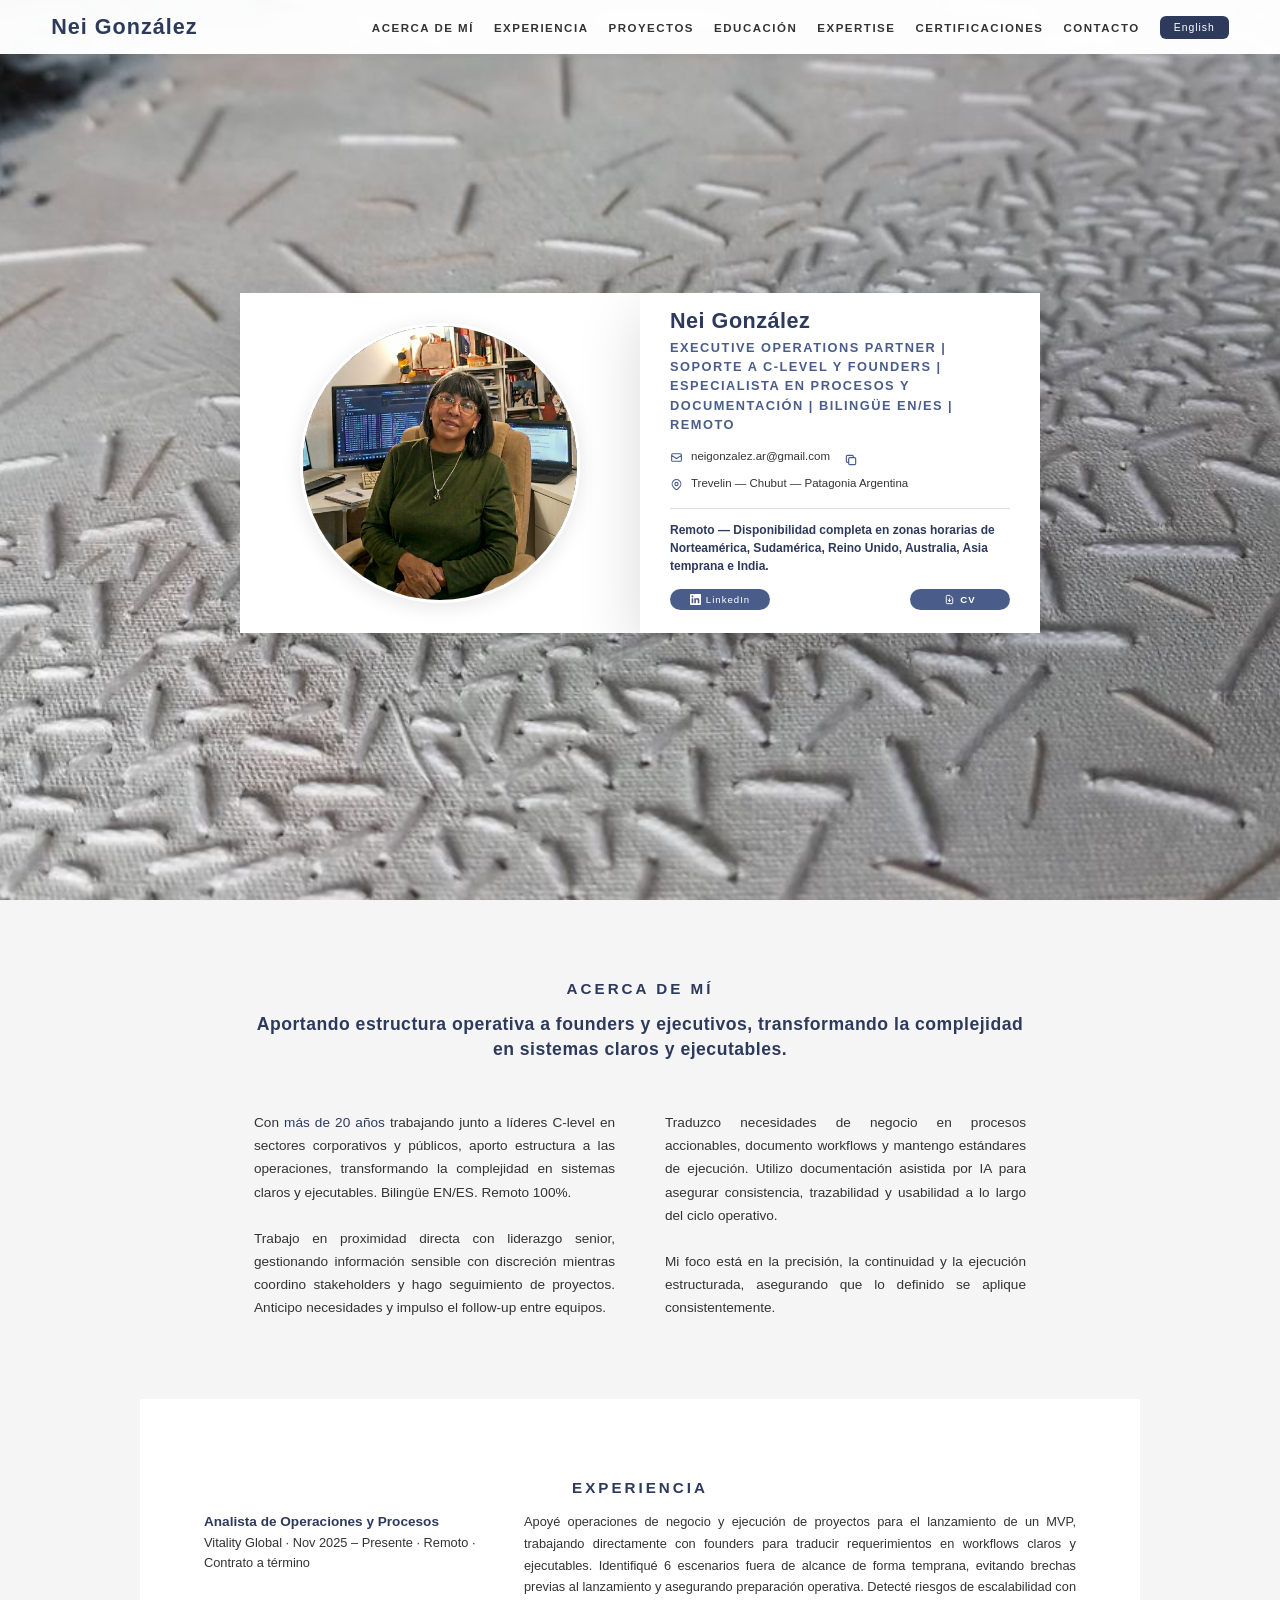
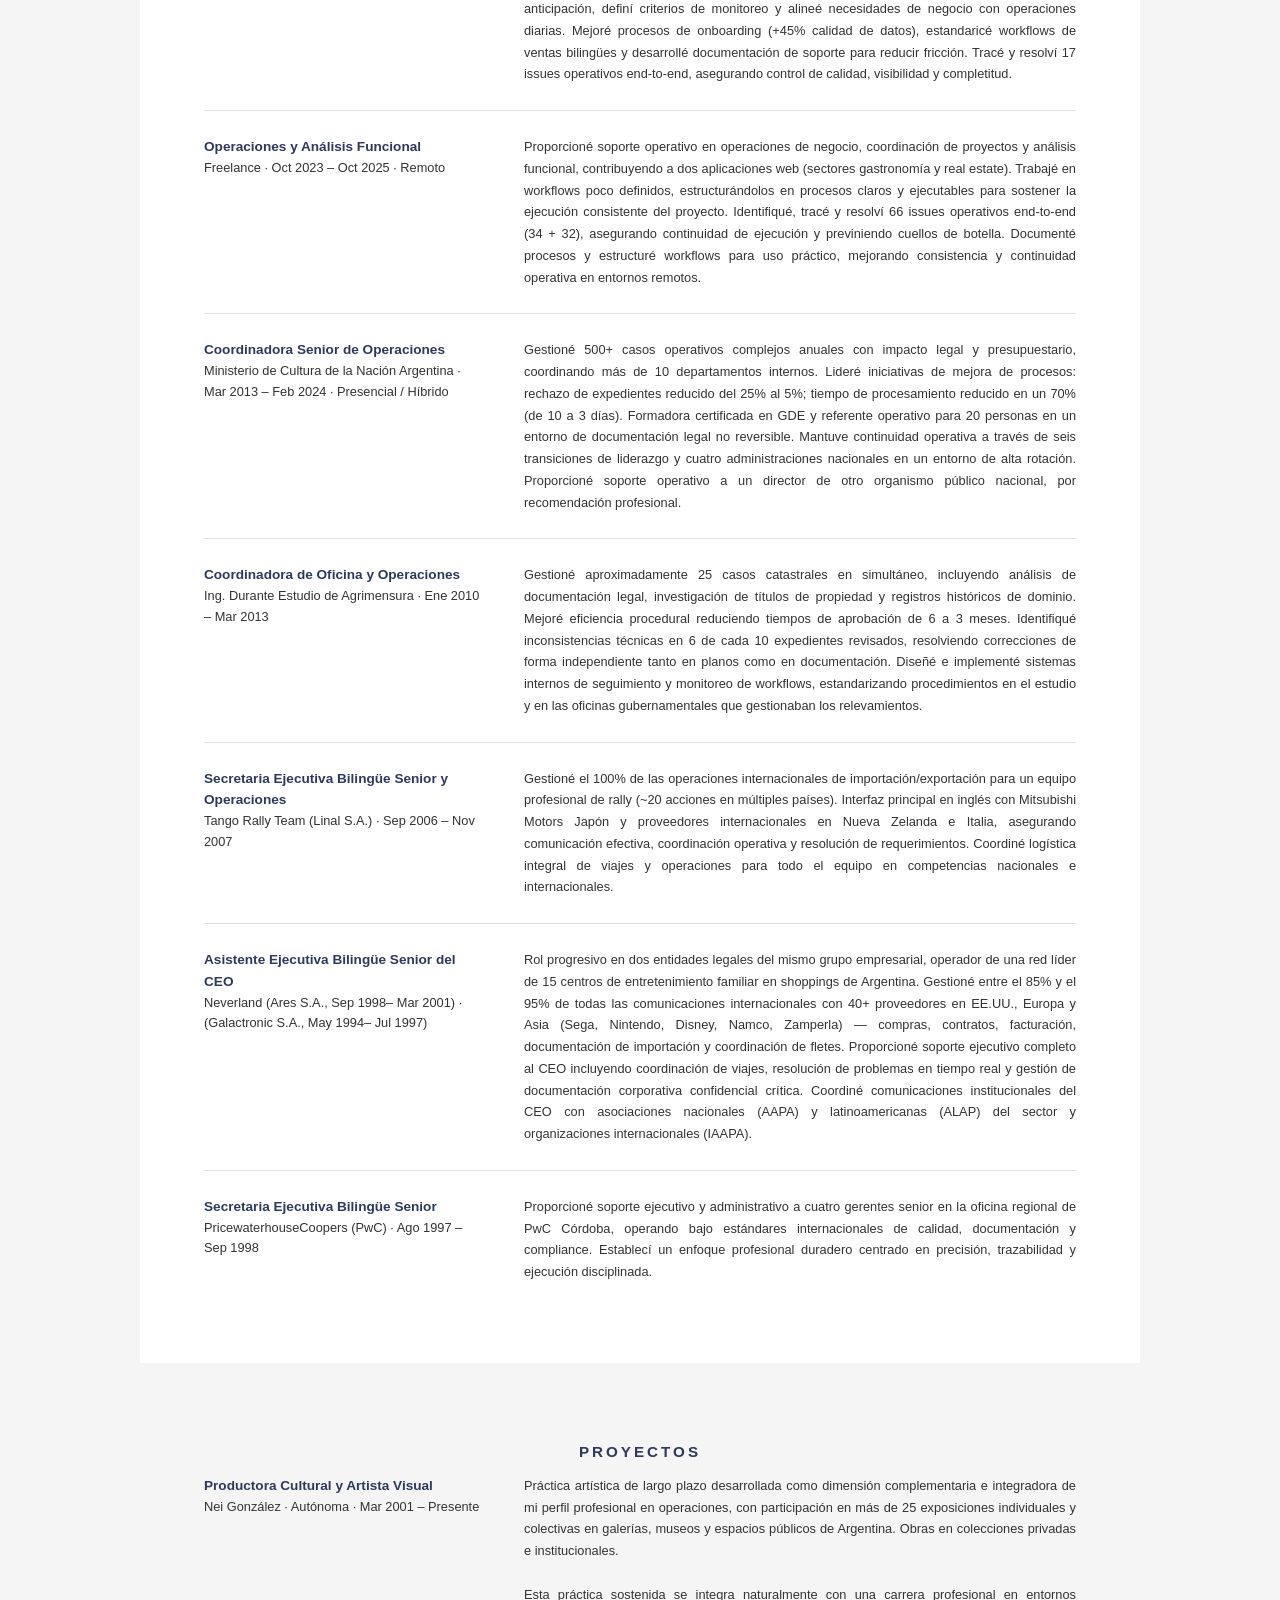
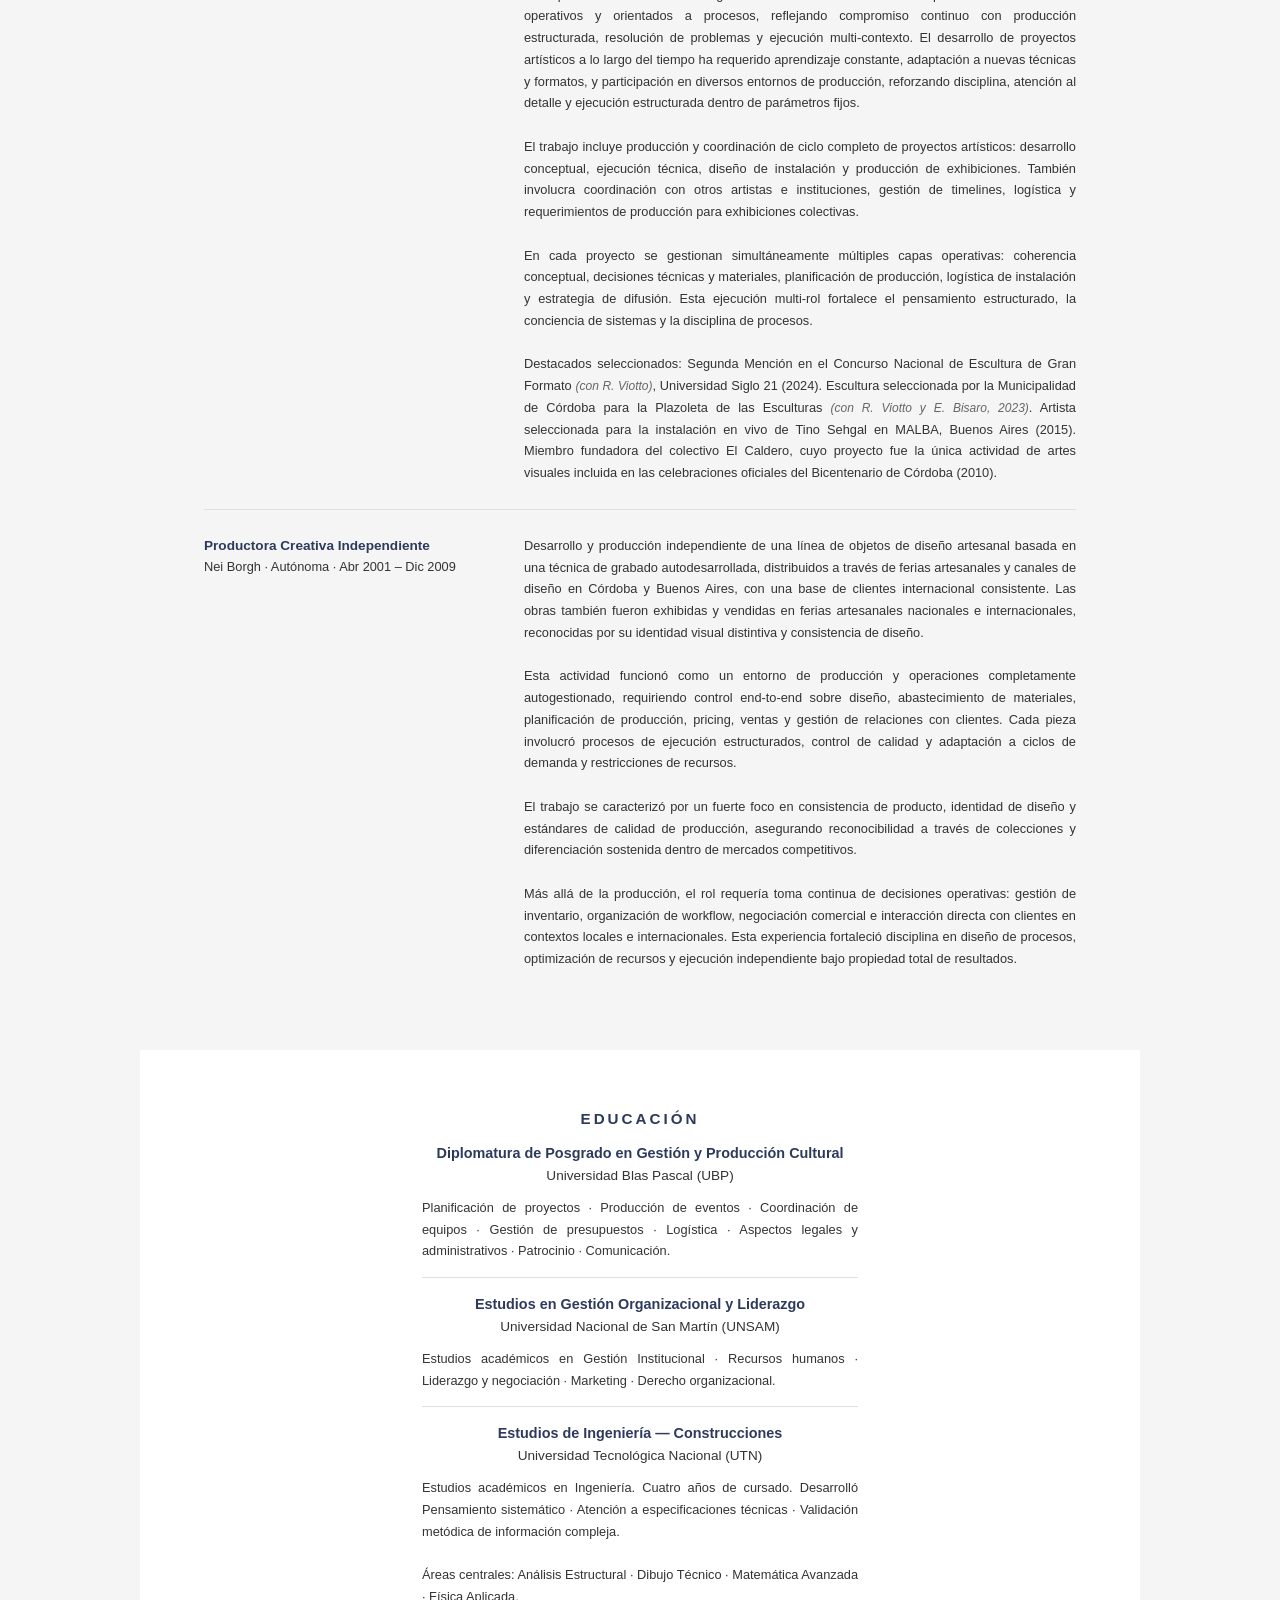
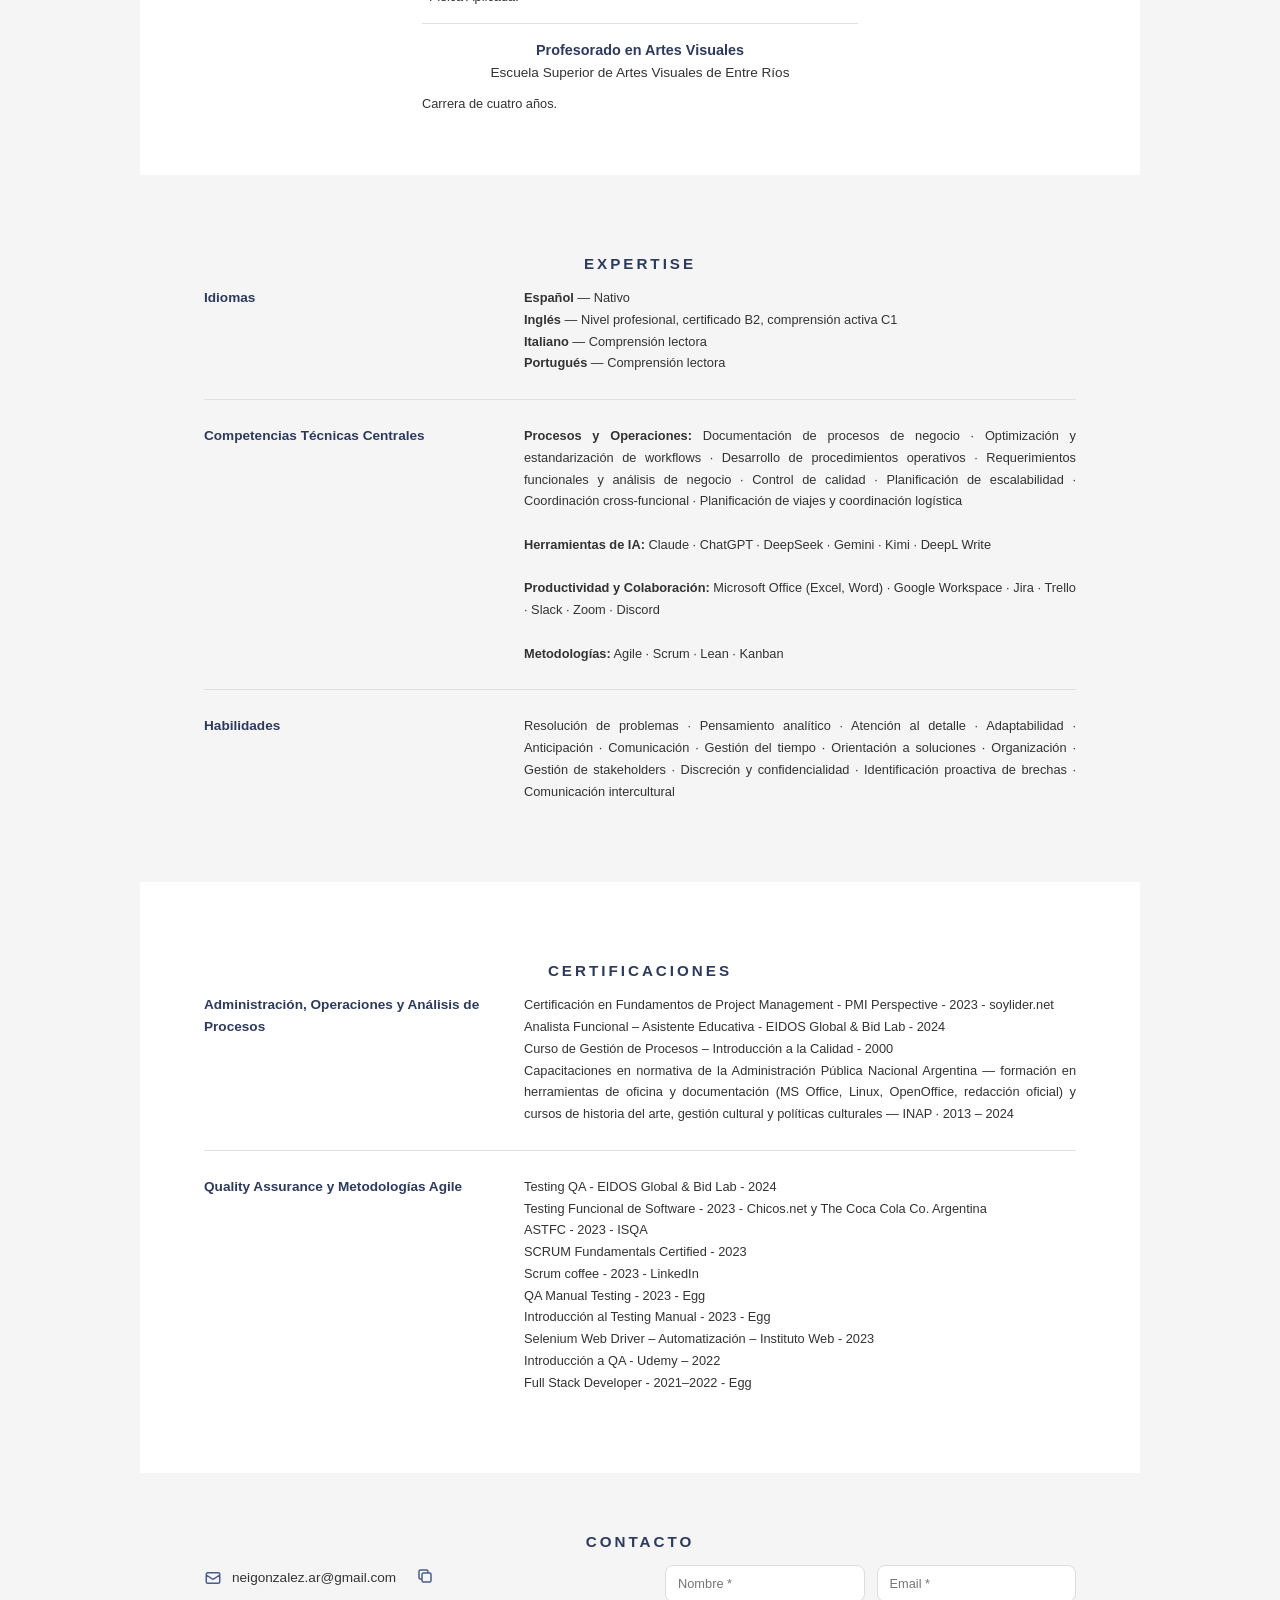
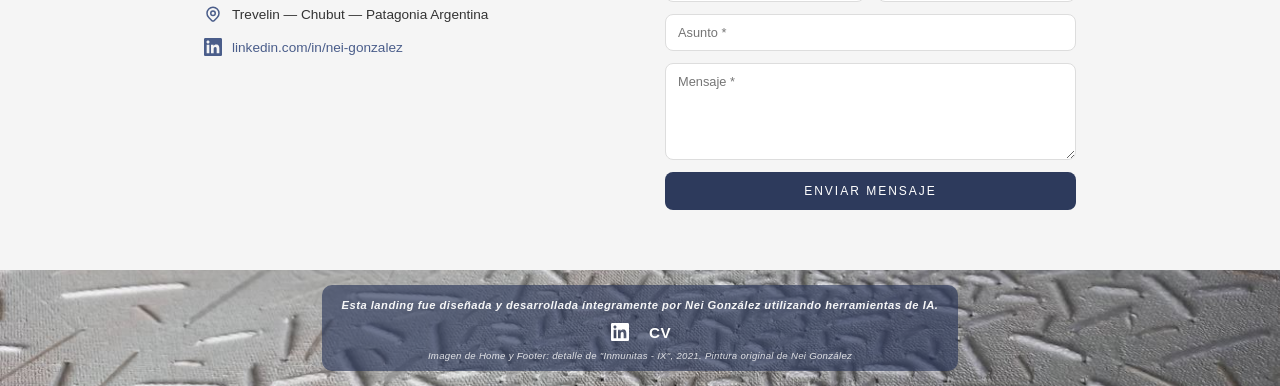
==== commit 47b73221: "cambio de textos 2" ====
--- a/index_es.html
+++ b/index_es.html
@@ -4,6 +4,24 @@
     <meta charset="UTF-8">
     <meta name="viewport" content="width=device-width, initial-scale=1.0">
     <meta name="description" content="Nei González - Executive Operations Partner | Soporte a C-Level y Founders | Especialista en Procesos y Documentación | Bilingüe EN/ES | Remoto">
+    <meta name="keywords" content="Executive Operations Partner, Asistente Virtual, Soporte C-Level, Soporte Founders, Documentación de Procesos, Asistente Bilingüe, Operaciones Remotas, Analista de Procesos, Agile, Scrum, Coordinadora de Operaciones">
+    <meta name="author" content="Nei González">
+    <meta name="robots" content="index, follow">
+    <meta name="referrer" content="strict-origin-when-cross-origin">
+    <meta http-equiv="Content-Security-Policy" content="default-src 'self'; script-src 'self' 'unsafe-inline'; style-src 'self' 'unsafe-inline'; img-src 'self' data:; font-src 'self'; connect-src 'self' https://formspree.io; form-action https://formspree.io;">
+    <meta http-equiv="Strict-Transport-Security" content="max-age=31536000; includeSubDomains; preload">
+    <meta name="theme-color" content="#2d3a5c">
+    <meta property="og:title" content="Nei González — Executive Operations Partner">
+    <meta property="og:description" content="Executive Operations Partner | Soporte a C-Level y Founders | Especialista en Procesos y Documentación | Bilingüe EN/ES | Remoto">
+    <meta property="og:type" content="website">
+    <meta property="og:url" content="https://neigonzalez.com/index_es.html">
+    <meta property="og:image" content="https://neigonzalez.com/img/perfil.jpg">
+    <meta property="og:locale" content="es_ES">
+    <meta name="twitter:card" content="summary_large_image">
+    <meta name="twitter:title" content="Nei González — Executive Operations Partner">
+    <meta name="twitter:description" content="Executive Operations Partner | Soporte a C-Level y Founders | Especialista en Procesos y Documentación | Bilingüe EN/ES | Remoto">
+    <meta name="twitter:image" content="https://neigonzalez.com/img/perfil.jpg">
+    <link rel="canonical" href="https://neigonzalez.com/index_es.html">
     <title>Nei González — Executive Operations Partner</title>
     <link rel="icon" type="image/svg+xml" href="img/favicon.svg">
     <link rel="stylesheet" href="css/estilos.css">
@@ -82,15 +100,15 @@
 
         <div class="about-content">
             <div class="about-block">
-                <p>Con <strong>más de 20 años</strong> trabajando junto a líderes C-level en sectores corporativos, culturales y públicos, opero en la intersección entre ejecución y estructura. Documento, coordino y traduzco necesidades de negocio en procesos que los equipos pueden ejecutar. Bilingüe EN/ES. Remoto 100%.</p>
+                <p>Con <strong>más de 20 años</strong> trabajando junto a líderes C-level en sectores corporativos y públicos, aporto estructura a las operaciones, transformando la complejidad en sistemas claros y ejecutables. Bilingüe EN/ES. Remoto 100%.</p>
                 <br>
-                <p>Intervengo donde las operaciones empiezan a perder claridad: flujos de trabajo poco definidos, brechas entre equipos o procesos que existen pero no se sostienen en la ejecución. Identifico esos puntos a tiempo, estructuro y alineo la operación diaria con la intención del negocio.</p>
+                <p>Trabajo en proximidad directa con liderazgo senior, gestionando información sensible con discreción mientras coordino stakeholders y hago seguimiento de proyectos. Anticipo necesidades y impulso el follow-up entre equipos.</p>
             </div>
 
             <div class="about-block">
-                <p>Mi trabajo combina diseño de procesos, pensamiento funcional y coordinación operativa, adaptándome a distintos entornos — incluyendo Agile cuando es necesario — y utilizando documentación asistida por IA para asegurar consistencia, trazabilidad y usabilidad.</p>
+                <p>Traduzco necesidades de negocio en procesos accionables, documento workflows y mantengo estándares de ejecución. Utilizo documentación asistida por IA para asegurar consistencia, trazabilidad y usabilidad a lo largo del ciclo operativo.</p>
                 <br>
-                <p>Trabajo con foco en responsabilidad sobre los resultados, precisión y continuidad, asegurando que lo definido no solo quede documentado, sino que se ejecute de manera consistente.</p>
+                <p>Mi foco está en la precisión, la continuidad y la ejecución estructurada, asegurando que lo definido se aplique consistentemente.</p>
             </div>
         </div>
     </section>
@@ -105,67 +123,67 @@
                 Vitality Global · Nov 2025 – Presente · Remoto · Contrato a término
             </div>
             <div class="experience-text">
-                Documenté procesos de negocio end-to-end para el lanzamiento de un MVP trabajando directamente con founders, identificando 6 escenarios fuera de alcance que evitaron brechas previas al lanzamiento y permitieron llegar a producción con mayor preparación operativa. Mapeé riesgos de escalabilidad y definí criterios de monitoreo para anticipar cuellos de botella. Refiné estructuras de onboarding (+50% en calidad de datos), estandaricé procesos de ventas bilingües y desarrollé documentación FAQ para reducir fricción. Identifiqué y tracé 17 issues de calidad hasta su resolución en un entorno remoto y cross-funcional.
+                Apoyé operaciones de negocio y ejecución de proyectos para el lanzamiento de un MVP, trabajando directamente con founders para traducir requerimientos en workflows claros y ejecutables. Identifiqué 6 escenarios fuera de alcance de forma temprana, evitando brechas previas al lanzamiento y asegurando preparación operativa. Detecté riesgos de escalabilidad con anticipación, definí criterios de monitoreo y alineé necesidades de negocio con operaciones diarias. Mejoré procesos de onboarding (+45% calidad de datos), estandaricé workflows de ventas bilingües y desarrollé documentación de soporte para reducir fricción. Tracé y resolví 17 issues operativos end-to-end, asegurando control de calidad, visibilidad y completitud.
             </div>
         </div>
 
         <div class="experience-item">
             <div class="experience-title">
                 <strong>Operaciones y Análisis Funcional</strong><br>
-                Freelance y Formación Continua · 2021 – Oct 2025 · Remoto
-            </div>
-            <div class="experience-text">
-                Completé múltiples certificaciones en análisis funcional, QA, metodologías Agile y coordinación de procesos. Contribuí a dos aplicaciones web (sectores gastronomía y real estate), identificando y gestionando 66 issues funcionales hasta su resolución (34 + 32). El trabajo incluyó documentación de procesos de negocio, estructuración de workflows, definición de requerimientos, coordinación Agile y desarrollo de documentación de usuario para asegurar consistencia en la ejecución.
+                Freelance · Oct 2023 – Oct 2025 · Remoto
+            </div>
+            <div class="experience-text">
+                Proporcioné soporte operativo en operaciones de negocio, coordinación de proyectos y análisis funcional, contribuyendo a dos aplicaciones web (sectores gastronomía y real estate). Trabajé en workflows poco definidos, estructurándolos en procesos claros y ejecutables para sostener la ejecución consistente del proyecto. Identifiqué, tracé y resolví 66 issues operativos end-to-end (34 + 32), asegurando continuidad de ejecución y previniendo cuellos de botella. Documenté procesos y estructuré workflows para uso práctico, mejorando consistencia y continuidad operativa en entornos remotos.
             </div>
         </div>
 
         <div class="experience-item">
             <div class="experience-title">
                 <strong>Coordinadora Senior de Operaciones</strong><br>
-                Ministerio de Cultura de la Nación Argentina · 2013 – 2024 · Presencial / Híbrido · Buenos Aires · Argentina
-            </div>
-            <div class="experience-text">
-                Gestioné más de 500 expedientes administrativos de alta complejidad por año con impacto legal y presupuestario, coordinando más de 10 áreas y actores externos. Lideré iniciativas de optimización: reducción de rechazos del 25% al 5%; reducción de tiempos de procesamiento en un 70% (de 10 a 3 días). Referente y formadora certificada en sistema GDE para 20 personas en un entorno de documentación legal no reversible. Sostuve continuidad operativa a través de seis transiciones de liderazgo y cuatro gestiones gubernamentales. Convocada como asesora externa para un director de otro organismo público nacional.
+                Ministerio de Cultura de la Nación Argentina · Mar 2013 – Feb 2024 · Presencial / Híbrido
+            </div>
+            <div class="experience-text">
+                Gestioné 500+ casos operativos complejos anuales con impacto legal y presupuestario, coordinando más de 10 departamentos internos. Lideré iniciativas de mejora de procesos: rechazo de expedientes reducido del 25% al 5%; tiempo de procesamiento reducido en un 70% (de 10 a 3 días). Formadora certificada en GDE y referente operativo para 20 personas en un entorno de documentación legal no reversible. Mantuve continuidad operativa a través de seis transiciones de liderazgo y cuatro administraciones nacionales en un entorno de alta rotación. Proporcioné soporte operativo a un director de otro organismo público nacional, por recomendación profesional.
             </div>
         </div>
 
         <div class="experience-item">
             <div class="experience-title">
                 <strong>Coordinadora de Oficina y Operaciones</strong><br>
-                Ing. Juan O. Durante, Estudio de Agrimensura · 2010 – 2013 · Córdoba, Argentina
-            </div>
-            <div class="experience-text">
-                Gestioné ~25 casos catastrales en simultáneo, incluyendo análisis de documentación legal e investigación de títulos. Diseñé e implementé la estructura administrativa completa del estudio. Mejoré la eficiencia operativa en ~65%, reduciendo los tiempos de aprobación. Identifiqué inconsistencias técnicas en el 70% de los casos revisados y resolví correcciones directamente en AutoCAD.
+                Ing. Durante Estudio de Agrimensura · Ene 2010 – Mar 2013
+            </div>
+            <div class="experience-text">
+                Gestioné aproximadamente 25 casos catastrales en simultáneo, incluyendo análisis de documentación legal, investigación de títulos de propiedad y registros históricos de dominio. Mejoré eficiencia procedural reduciendo tiempos de aprobación de 6 a 3 meses. Identifiqué inconsistencias técnicas en 6 de cada 10 expedientes revisados, resolviendo correcciones de forma independiente tanto en planos como en documentación. Diseñé e implementé sistemas internos de seguimiento y monitoreo de workflows, estandarizando procedimientos en el estudio y en las oficinas gubernamentales que gestionaban los relevamientos.
             </div>
         </div>
 
         <div class="experience-item">
             <div class="experience-title">
                 <strong>Secretaria Ejecutiva Bilingüe Senior y Operaciones</strong><br>
-                Tango Rally Team (Linal S.A.) · 2006 – 2007
-            </div>
-            <div class="experience-text">
-                Gestioné el 100% de las operaciones internacionales de importación/exportación para un equipo profesional de rally (~20 acciones en múltiples países). Interfaz principal en inglés con Mitsubishi Motors Japón y proveedores en Nueva Zelanda, Italia y Estados Unidos. Coordiné logística integral de viajes y operaciones para todo el equipo en competencias nacionales e internacionales.
+                Tango Rally Team (Linal S.A.) · Sep 2006 – Nov 2007
+            </div>
+            <div class="experience-text">
+                Gestioné el 100% de las operaciones internacionales de importación/exportación para un equipo profesional de rally (~20 acciones en múltiples países). Interfaz principal en inglés con Mitsubishi Motors Japón y proveedores internacionales en Nueva Zelanda e Italia, asegurando comunicación efectiva, coordinación operativa y resolución de requerimientos. Coordiné logística integral de viajes y operaciones para todo el equipo en competencias nacionales e internacionales.
             </div>
         </div>
 
         <div class="experience-item">
             <div class="experience-title">
                 <strong>Asistente Ejecutiva Bilingüe Senior del CEO</strong><br>
-                Neverland (Ares S.A., 1998 – 2001) · (Galactronic S.A., 1994 – 1997)
-            </div>
-            <div class="experience-text">
-                Rol progresivo en dos entidades legales del mismo grupo empresarial, operador de una red líder de centros de entretenimiento familiar en Argentina. Gestioné comunicación internacional con más de 40 proveedores en EE.UU., Europa y Asia (Sega, Nintendo, Disney, Namco, Zamperla): compras, contratos, facturación, logística de importación y transporte, gestionando el 95% de la comunicación externa. Soporte ejecutivo completo al CEO, incluyendo viajes internacionales complejos, resolución de problemas en tiempo real y traducción del 100% de manuales técnicos y contratos comerciales.
+                Neverland (Ares S.A., Sep 1998– Mar 2001) · (Galactronic S.A., May 1994– Jul 1997)
+            </div>
+            <div class="experience-text">
+                Rol progresivo en dos entidades legales del mismo grupo empresarial, operador de una red líder de 15 centros de entretenimiento familiar en shoppings de Argentina. Gestioné entre el 85% y el 95% de todas las comunicaciones internacionales con 40+ proveedores en EE.UU., Europa y Asia (Sega, Nintendo, Disney, Namco, Zamperla) — compras, contratos, facturación, documentación de importación y coordinación de fletes. Proporcioné soporte ejecutivo completo al CEO incluyendo coordinación de viajes, resolución de problemas en tiempo real y gestión de documentación corporativa confidencial crítica. Coordiné comunicaciones institucionales del CEO con asociaciones nacionales (AAPA) y latinoamericanas (ALAP) del sector y organizaciones internacionales (IAAPA).
             </div>
         </div>
 
         <div class="experience-item">
             <div class="experience-title">
                 <strong>Secretaria Ejecutiva Bilingüe Senior</strong><br>
-                PricewaterhouseCoopers (PwC) · 1997 – 1998 · Córdoba, Argentina
-            </div>
-            <div class="experience-text">
-                Soporte ejecutivo y administrativo a cuatro gerentes senior en la oficina regional de Córdoba, bajo estándares internacionales de calidad, documentación y compliance. Base de trabajo centrada en precisión, trazabilidad y ejecución disciplinada.
+                PricewaterhouseCoopers (PwC) · Ago 1997 – Sep 1998
+            </div>
+            <div class="experience-text">
+                Proporcioné soporte ejecutivo y administrativo a cuatro gerentes senior en la oficina regional de PwC Córdoba, operando bajo estándares internacionales de calidad, documentación y compliance. Establecí un enfoque profesional duradero centrado en precisión, trazabilidad y ejecución disciplinada.
             </div>
         </div>
     </section>
@@ -176,45 +194,35 @@
 
         <div class="experience-item">
             <div class="experience-title">
-                <strong>Aplicación Web Alumni — Proyecto Final de Bootcamp</strong><br>
-                Egg Cooperation · 2022
-            </div>
-            <div class="experience-text">
-                Aplicación web para estudiantes y egresados de una institución educativa privada — concepto original desarrollado y propuesto por mí, identificando una necesidad no cubierta en el mercado. Contribuí en documentación, requerimientos de usuario y criterios de usabilidad. Autora del documento de Análisis de Negocio y Alcance, y del Manual de Usuario. Posteriormente me integré al equipo de desarrollo, colaboré en frontend y asumí el rol de Scrum Master, coordinando dailies y ceremonias.
-            </div>
-        </div>
-
-        <div class="experience-item">
-            <div class="experience-title">
-                <strong>Artista Visual y Productora Cultural</strong><br>
-                Nei González - Proyectos Independientes · 1991 – Presente
-            </div>
-            <div class="experience-text">
-                Práctica artística desarrollada en paralelo a roles profesionales en operaciones, con participación en más de 25 exposiciones individuales y colectivas en galerías, museos y espacios públicos en Argentina. Obras en colecciones privadas e institucionales.
-                <br><br>
-                Esta práctica se sostiene en paralelo a una carrera en entornos operativos, reflejando trabajo continuo en producción estructurada, resolución de problemas y ejecución en múltiples contextos.
-                <br><br>
-                Incluye producción completa de proyectos artísticos, desde conceptualización hasta ejecución técnica, diseño de montaje y producción de exhibiciones, así como coordinación con otros artistas e instituciones.
-                <br><br>
-                Cada proyecto implica la gestión simultánea de múltiples capas operativas: coherencia conceptual, decisiones técnicas, planificación de producción, logística de montaje y estrategia de difusión.
-                <br><br>
-                Destacados: Segunda Mención en el Concurso Nacional de Escultura de Gran Formato <em class="highlight-note">(colectivo con R. Viotto)</em>, Universidad Siglo 21 (2024). Obra seleccionada por la Municipalidad de Córdoba para la Plazoleta de las Esculturas <em class="highlight-note">(colectivo con R. Viotto y E. Bisaro)</em> (2023). Participación en instalación de Tino Sehgal en MALBA, Buenos Aires (2015). Miembro fundadora del colectivo El Caldero, único proyecto de artes visuales en la grilla oficial de actividades por el Bicentenario de la Revolución de Mayo (2010) en la Ciudad de Córdoba.
-            </div>
-        </div>
-
-        <div class="experience-item">
-            <div class="experience-title">
-                <strong>Artesana y Productora Creativa Independiente</strong><br>
-                Nei Borgh - Proyectos de Diseño y Producción · 2001 – 2009
-            </div>
-            <div class="experience-text">
-                Desarrollo y producción independiente de objetos de diseño artesanal con técnica de grabado, comercializados en ferias y canales de diseño en Córdoba y Buenos Aires, con clientela internacional.
-                <br><br>
-                Actividad gestionada de forma integral: diseño, abastecimiento, producción, pricing, ventas y relación con clientes.
-                <br><br>
-                Enfoque en consistencia de producto, identidad de diseño y estándares de calidad.
-                <br><br>
-                Incluyó toma constante de decisiones operativas: gestión de stock, organización de workflow, negociación comercial y atención directa a clientes.
+                <strong>Productora Cultural y Artista Visual</strong><br>
+                Nei González · Autónoma · Mar 2001 – Presente
+            </div>
+            <div class="experience-text">
+                Práctica artística de largo plazo desarrollada como dimensión complementaria e integradora de mi perfil profesional en operaciones, con participación en más de 25 exposiciones individuales y colectivas en galerías, museos y espacios públicos de Argentina. Obras en colecciones privadas e institucionales.
+                <br><br>
+                Esta práctica sostenida se integra naturalmente con una carrera profesional en entornos operativos y orientados a procesos, reflejando compromiso continuo con producción estructurada, resolución de problemas y ejecución multi-contexto. El desarrollo de proyectos artísticos a lo largo del tiempo ha requerido aprendizaje constante, adaptación a nuevas técnicas y formatos, y participación en diversos entornos de producción, reforzando disciplina, atención al detalle y ejecución estructurada dentro de parámetros fijos.
+                <br><br>
+                El trabajo incluye producción y coordinación de ciclo completo de proyectos artísticos: desarrollo conceptual, ejecución técnica, diseño de instalación y producción de exhibiciones. También involucra coordinación con otros artistas e instituciones, gestión de timelines, logística y requerimientos de producción para exhibiciones colectivas.
+                <br><br>
+                En cada proyecto se gestionan simultáneamente múltiples capas operativas: coherencia conceptual, decisiones técnicas y materiales, planificación de producción, logística de instalación y estrategia de difusión. Esta ejecución multi-rol fortalece el pensamiento estructurado, la conciencia de sistemas y la disciplina de procesos.
+                <br><br>
+                Destacados seleccionados: Segunda Mención en el Concurso Nacional de Escultura de Gran Formato <em class="highlight-note">(con R. Viotto)</em>, Universidad Siglo 21 (2024). Escultura seleccionada por la Municipalidad de Córdoba para la Plazoleta de las Esculturas <em class="highlight-note">(con R. Viotto y E. Bisaro, 2023)</em>. Artista seleccionada para la instalación en vivo de Tino Sehgal en MALBA, Buenos Aires (2015). Miembro fundadora del colectivo El Caldero, cuyo proyecto fue la única actividad de artes visuales incluida en las celebraciones oficiales del Bicentenario de Córdoba (2010).
+            </div>
+        </div>
+
+        <div class="experience-item">
+            <div class="experience-title">
+                <strong>Productora Creativa Independiente</strong><br>
+                Nei Borgh · Autónoma · Abr 2001 – Dic 2009
+            </div>
+            <div class="experience-text">
+                Desarrollo y producción independiente de una línea de objetos de diseño artesanal basada en una técnica de grabado autodesarrollada, distribuidos a través de ferias artesanales y canales de diseño en Córdoba y Buenos Aires, con una base de clientes internacional consistente. Las obras también fueron exhibidas y vendidas en ferias artesanales nacionales e internacionales, reconocidas por su identidad visual distintiva y consistencia de diseño.
+                <br><br>
+                Esta actividad funcionó como un entorno de producción y operaciones completamente autogestionado, requiriendo control end-to-end sobre diseño, abastecimiento de materiales, planificación de producción, pricing, ventas y gestión de relaciones con clientes. Cada pieza involucró procesos de ejecución estructurados, control de calidad y adaptación a ciclos de demanda y restricciones de recursos.
+                <br><br>
+                El trabajo se caracterizó por un fuerte foco en consistencia de producto, identidad de diseño y estándares de calidad de producción, asegurando reconocibilidad a través de colecciones y diferenciación sostenida dentro de mercados competitivos.
+                <br><br>
+                Más allá de la producción, el rol requería toma continua de decisiones operativas: gestión de inventario, organización de workflow, negociación comercial e interacción directa con clientes en contextos locales e internacionales. Esta experiencia fortaleció disciplina en diseño de procesos, optimización de recursos y ejecución independiente bajo propiedad total de resultados.
             </div>
         </div>
     </section>
@@ -229,37 +237,37 @@
                 Universidad Blas Pascal (UBP)
             </div>
             <div class="education-text">
-                Planificación de proyectos · Producción de eventos · Coordinación de equipos · Gestión de presupuestos · Logística · Aspectos legales y administrativos · Patrocinio · Comunicación.<br><br>Tesis final sobre Regulaciones Aduaneras Argentinas en la comercialización internacional de obras de arte.
+                Planificación de proyectos · Producción de eventos · Coordinación de equipos · Gestión de presupuestos · Logística · Aspectos legales y administrativos · Patrocinio · Comunicación.
             </div>
         </div>
 
         <div class="education-item">
             <div class="education-title">
-                <strong>Profesorado en Artes Visuales — Especialidad Escultura</strong><br>
-                Escuela Provincial Superior de Artes Visuales de Entre Ríos
+                <strong>Estudios en Gestión Organizacional y Liderazgo</strong><br>
+                Universidad Nacional de San Martín (UNSAM)
             </div>
             <div class="education-text">
-                Carrera de cuatro años que combina práctica artística, teoría educativa y especialización en escultura.
+                Estudios académicos en Gestión Institucional · Recursos humanos · Liderazgo y negociación · Marketing · Derecho organizacional.
             </div>
         </div>
 
         <div class="education-item">
             <div class="education-title">
-                <strong>Estudios en Gestión Organizacional y Liderazgo (Incompleto)</strong><br>
-                Universidad Nacional de San Martín (UNSAM)
+                <strong>Estudios de Ingeniería — Construcciones</strong><br>
+                Universidad Tecnológica Nacional (UTN)
             </div>
             <div class="education-text">
-                Gestión institucional · Recursos humanos · Liderazgo y negociación · Marketing · Derecho organizacional.
+                Estudios académicos en Ingeniería. Cuatro años de cursado. Desarrolló Pensamiento sistemático · Atención a especificaciones técnicas · Validación metódica de información compleja.<br><br>Áreas centrales: Análisis Estructural · Dibujo Técnico · Matemática Avanzada · Física Aplicada.
             </div>
         </div>
 
         <div class="education-item">
             <div class="education-title">
-                <strong>Ingeniería — Construcciones (Incompleto, 4 años)</strong><br>
-                Universidad Tecnológica Nacional (UTN)
+                <strong>Profesorado en Artes Visuales</strong><br>
+                Escuela Superior de Artes Visuales de Entre Ríos
             </div>
             <div class="education-text">
-                Formación en pensamiento sistemático y procesos · Análisis técnico · Validación de información compleja.<br><br>Áreas: Análisis Estructural · Dibujo Técnico · Matemática Avanzada · Física Aplicada.
+                Carrera de cuatro años.
             </div>
         </div>
     </section>
@@ -274,65 +282,30 @@
             </div>
             <div class="experience-text">
                 <strong>Español</strong> — Nativo<br>
-                <strong>Inglés</strong> — Nivel profesional. Certificado B2 (G-Telp, San Diego State University), con comprensión activa diaria a nivel C1: conferencias, podcasts, comunicación de negocios y lectura profesional.<br>
-                <strong>Italiano</strong> — Comprensión lectora básica<br>
-                <strong>Portugués</strong> — Comprensión lectora básica
-            </div>
-        </div>
-
-        <div class="experience-item">
-            <div class="experience-title">
-                <strong>Herramientas de IA</strong>
-            </div>
-            <div class="experience-text">
-                Claude (Anthropic), ChatGPT (OpenAI), DeepSeek (DeepSeek AI): documentación, investigación, redacción, edición y soporte de workflows<br>
-                Gemini / Google (Nano Banana): generación de contenido visual<br>
-                Kimi (Moonshot AI): desarrollo de interfaces web
-            </div>
-        </div>
-
-        <div class="experience-item">
-            <div class="experience-title">
-                <strong>Habilidades Blandas</strong>
-            </div>
-            <div class="experience-text">
-                Resolución de problemas • Adaptabilidad • Atención al detalle • Pensamiento analítico • Comunicación • Gestión del tiempo • Organización • Gestión de stakeholders • Discreción y confidencialidad • Identificación proactiva de brechas • Comunicación intercultural • Enfoque en soluciones
-            </div>
-        </div>
-
-        <div class="experience-item">
-            <div class="experience-title">
-                <strong>Procesos y Operaciones</strong>
-            </div>
-            <div class="experience-text">
-                Optimización de workflows • Coordinación cross-funcional • Documentación de procesos de negocio • Desarrollo de Procedimiento de Operaciones • Requerimientos funcionales • Análisis de negocio • Control de calidad • Auditoría operativa • Planificación de escalabilidad • Coordinación de viajes
-            </div>
-        </div>
-
-        <div class="experience-item">
-            <div class="experience-title">
-                <strong>Herramientas de Productividad y Colaboración</strong>
-            </div>
-            <div class="experience-text">
-                Microsoft Office (Excel, Word) • Google Workspace • Notion • ClickUp • Jira • Trello • Slack • Zoom • Discord • GitHub
-            </div>
-        </div>
-
-        <div class="experience-item">
-            <div class="experience-title">
-                <strong>Metodologías</strong>
-            </div>
-            <div class="experience-text">
-                Agile • Scrum • LEAN / Kanban / Mejora continua
-            </div>
-        </div>
-
-        <div class="experience-item">
-            <div class="experience-title">
-                <strong>Tecnología y Testing</strong>
-            </div>
-            <div class="experience-text">
-                Quality Assurance (Testing Manual) • Epics / User Stories • Casos de prueba y ejecución • Reporte de bugs y gestión de defectos • Documentación técnica • Conocimientos base en lenguajes fuertemente tipados y bases de datos relacionales aplicados a soporte operativo no técnico, documentación y trabajo con equipos de desarrollo.
+                <strong>Inglés</strong> — Nivel profesional, certificado B2, comprensión activa C1<br>
+                <strong>Italiano</strong> — Comprensión lectora<br>
+                <strong>Portugués</strong> — Comprensión lectora
+            </div>
+        </div>
+
+        <div class="experience-item">
+            <div class="experience-title">
+                <strong>Competencias Técnicas Centrales</strong>
+            </div>
+            <div class="experience-text">
+                <strong>Procesos y Operaciones:</strong> Documentación de procesos de negocio · Optimización y estandarización de workflows · Desarrollo de procedimientos operativos · Requerimientos funcionales y análisis de negocio · Control de calidad · Planificación de escalabilidad · Coordinación cross-funcional · Planificación de viajes y coordinación logística<br><br>
+                <strong>Herramientas de IA:</strong> Claude · ChatGPT · DeepSeek · Gemini · Kimi · DeepL Write<br><br>
+                <strong>Productividad y Colaboración:</strong> Microsoft Office (Excel, Word) · Google Workspace · Jira · Trello · Slack · Zoom · Discord<br><br>
+                <strong>Metodologías:</strong> Agile · Scrum · Lean · Kanban
+            </div>
+        </div>
+
+        <div class="experience-item">
+            <div class="experience-title">
+                <strong>Habilidades</strong>
+            </div>
+            <div class="experience-text">
+                Resolución de problemas · Pensamiento analítico · Atención al detalle · Adaptabilidad · Anticipación · Comunicación · Gestión del tiempo · Orientación a soluciones · Organización · Gestión de stakeholders · Discreción y confidencialidad · Identificación proactiva de brechas · Comunicación intercultural
             </div>
         </div>
     </section>
@@ -419,9 +392,6 @@
                 <a href="https://www.linkedin.com/in/nei-gonzalez" target="_blank" rel="noopener" class="footer-icon" title="LinkedIn">
                     <svg fill="currentColor" viewBox="0 0 24 24"><path d="M20.447 20.452h-3.554v-5.569c0-1.328-.027-3.037-1.852-3.037-1.853 0-2.136 1.445-2.136 2.939v5.667H9.351V9h3.414v1.561h.046c.477-.9 1.637-1.85 3.37-1.85 3.601 0 4.267 2.37 4.267 5.455v6.286zM5.337 7.433c-1.144 0-2.063-.926-2.063-2.065 0-1.138.92-2.063 2.063-2.063 1.14 0 2.064.925 2.064 2.063 0 1.139-.925 2.065-2.064 2.065zm1.782 13.019H3.555V9h3.564v11.452zM22.225 0H1.771C.792 0 0 .774 0 1.729v20.542C0 23.227.792 24 1.771 24h20.451C23.2 24 24 23.227 24 22.271V1.729C24 .774 23.2 0 22.222 0h.003z"/></svg>
                 </a>
-                <button class="footer-icon" onclick="githubPlaceholder()" title="Portfolio próximamente">
-                    <svg fill="currentColor" viewBox="0 0 24 24"><path d="M12 0c-6.626 0-12 5.373-12 12 0 5.302 3.438 9.8 8.207 11.387.599.111.793-.261.793-.577v-2.234c-3.338.726-4.033-1.416-4.033-1.416-.546-1.387-1.333-1.756-1.333-1.756-1.089-.745.083-.729.083-.729 1.205.084 1.839 1.237 1.839 1.237 1.07 1.834 2.807 1.304 3.492.997.107-.775.418-1.305.762-1.604-2.665-.305-5.467-1.334-5.467-5.931 0-1.311.469-2.381 1.236-3.221-.124-.303-.535-1.524.117-3.176 0 0 1.008-.322 3.301 1.23.957-.266 1.983-.399 3.003-.404 1.02.005 2.047.138 3.006.404 2.291-1.552 3.297-1.23 3.297-1.23.653 1.653.242 2.874.118 3.176.77.84 1.235 1.911 1.235 3.221 0 4.609-2.807 5.624-5.479 5.921.43.372.823 1.102.823 2.222v3.293c0 .319.192.694.801.576 4.765-1.589 8.199-6.086 8.199-11.386 0-6.627-5.373-12-12-12z"/></svg>
-                </button>
                 <a href="cv_es.pdf" download class="footer-icon" title="Descargar CV">
                     <strong>CV</strong>
                 </a>
--- a/css/estilos.css
+++ b/css/estilos.css
@@ -87,7 +87,11 @@
 }
 
 .nav-links a:hover {
-    color: var(--navy-light);
+    color: var(--navy);
+    background: rgba(45, 58, 92, 0.08);
+    border-radius: 4px;
+    padding: 4px 8px;
+    margin: -4px -8px;
 }
 
 .lang-btn {
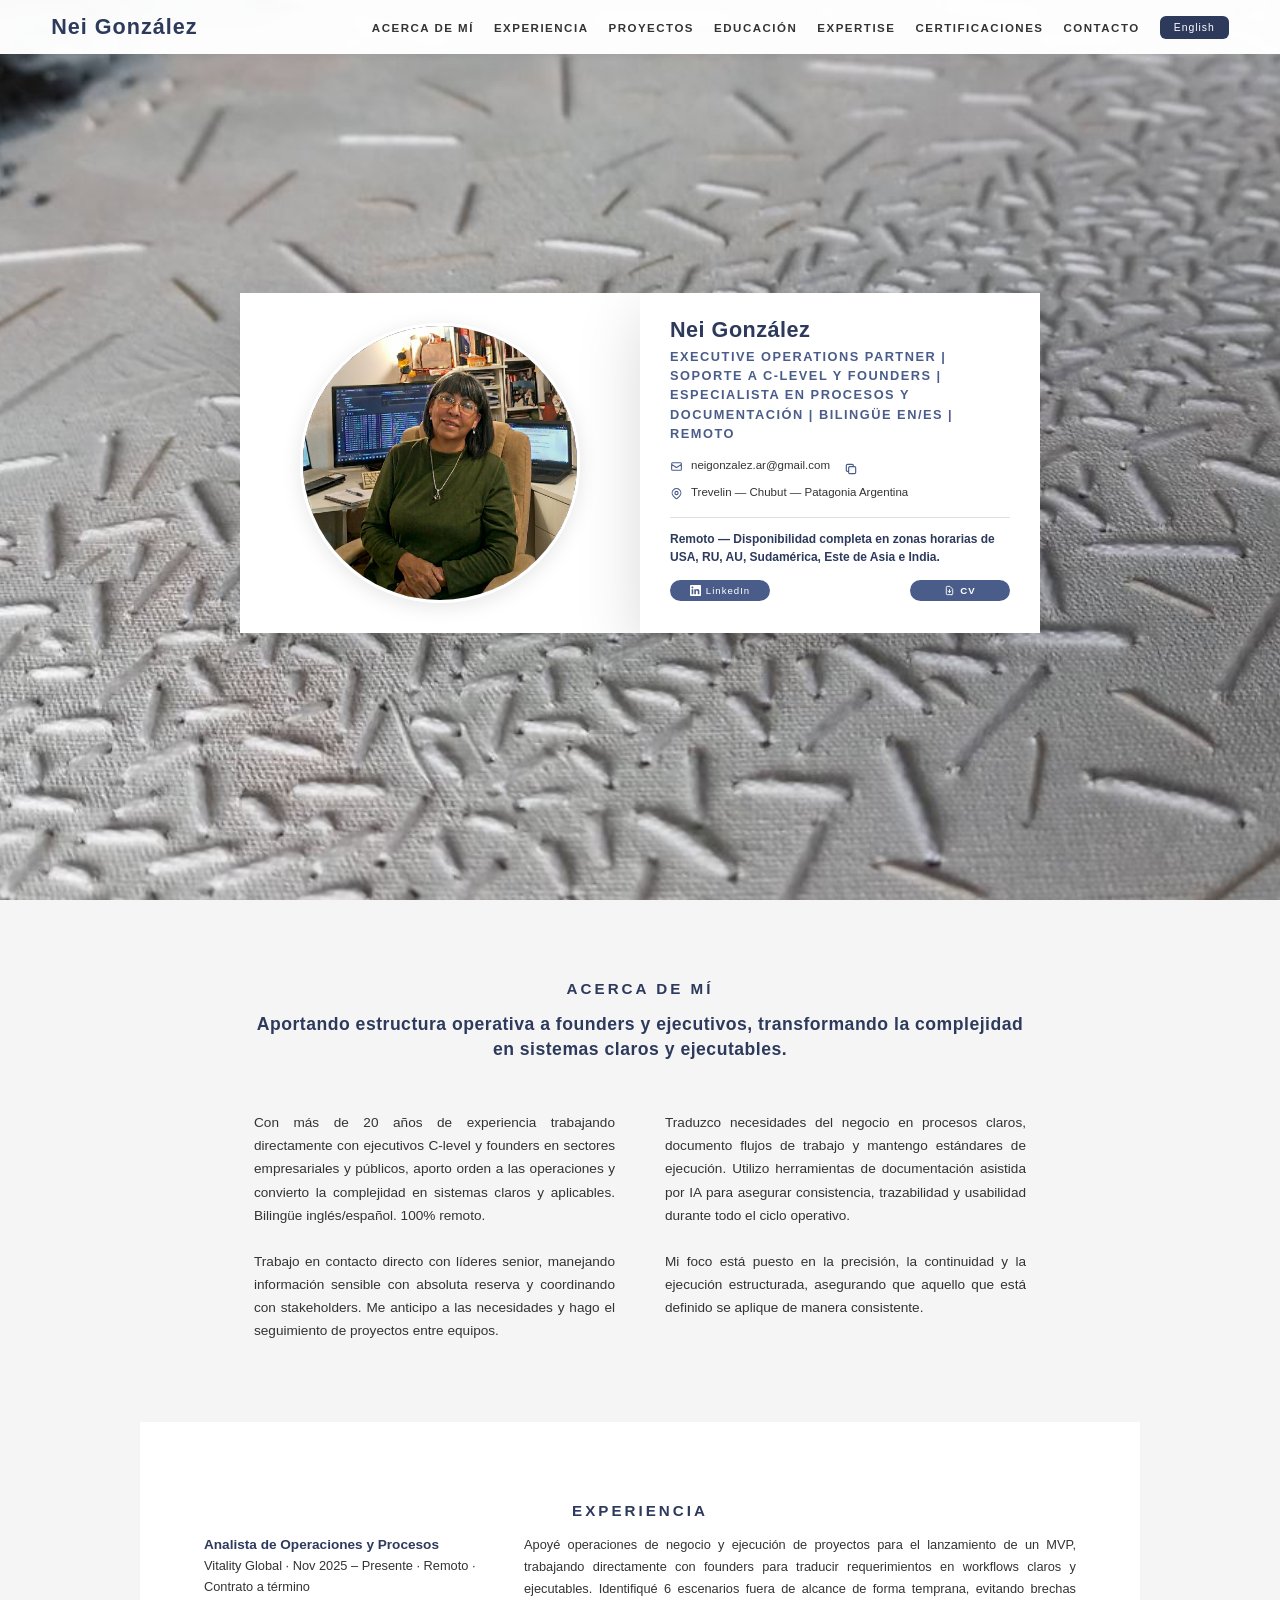
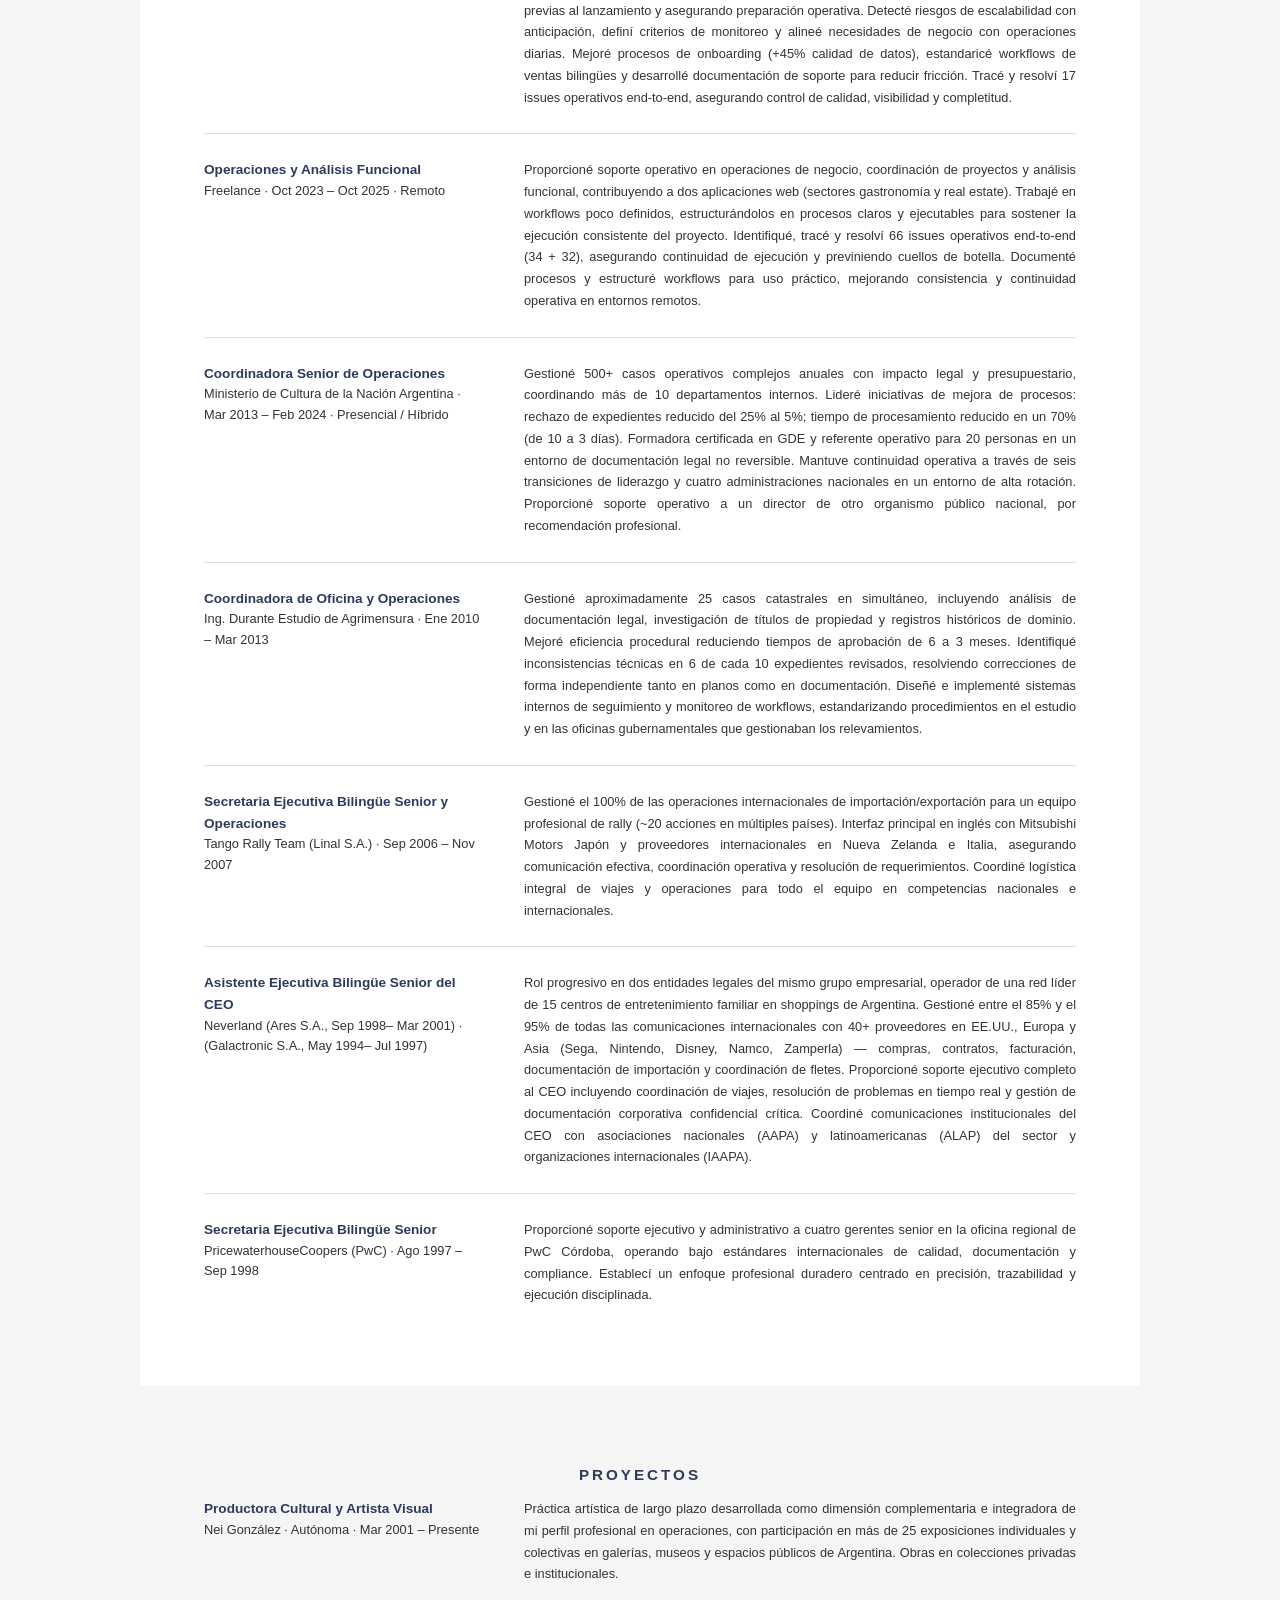
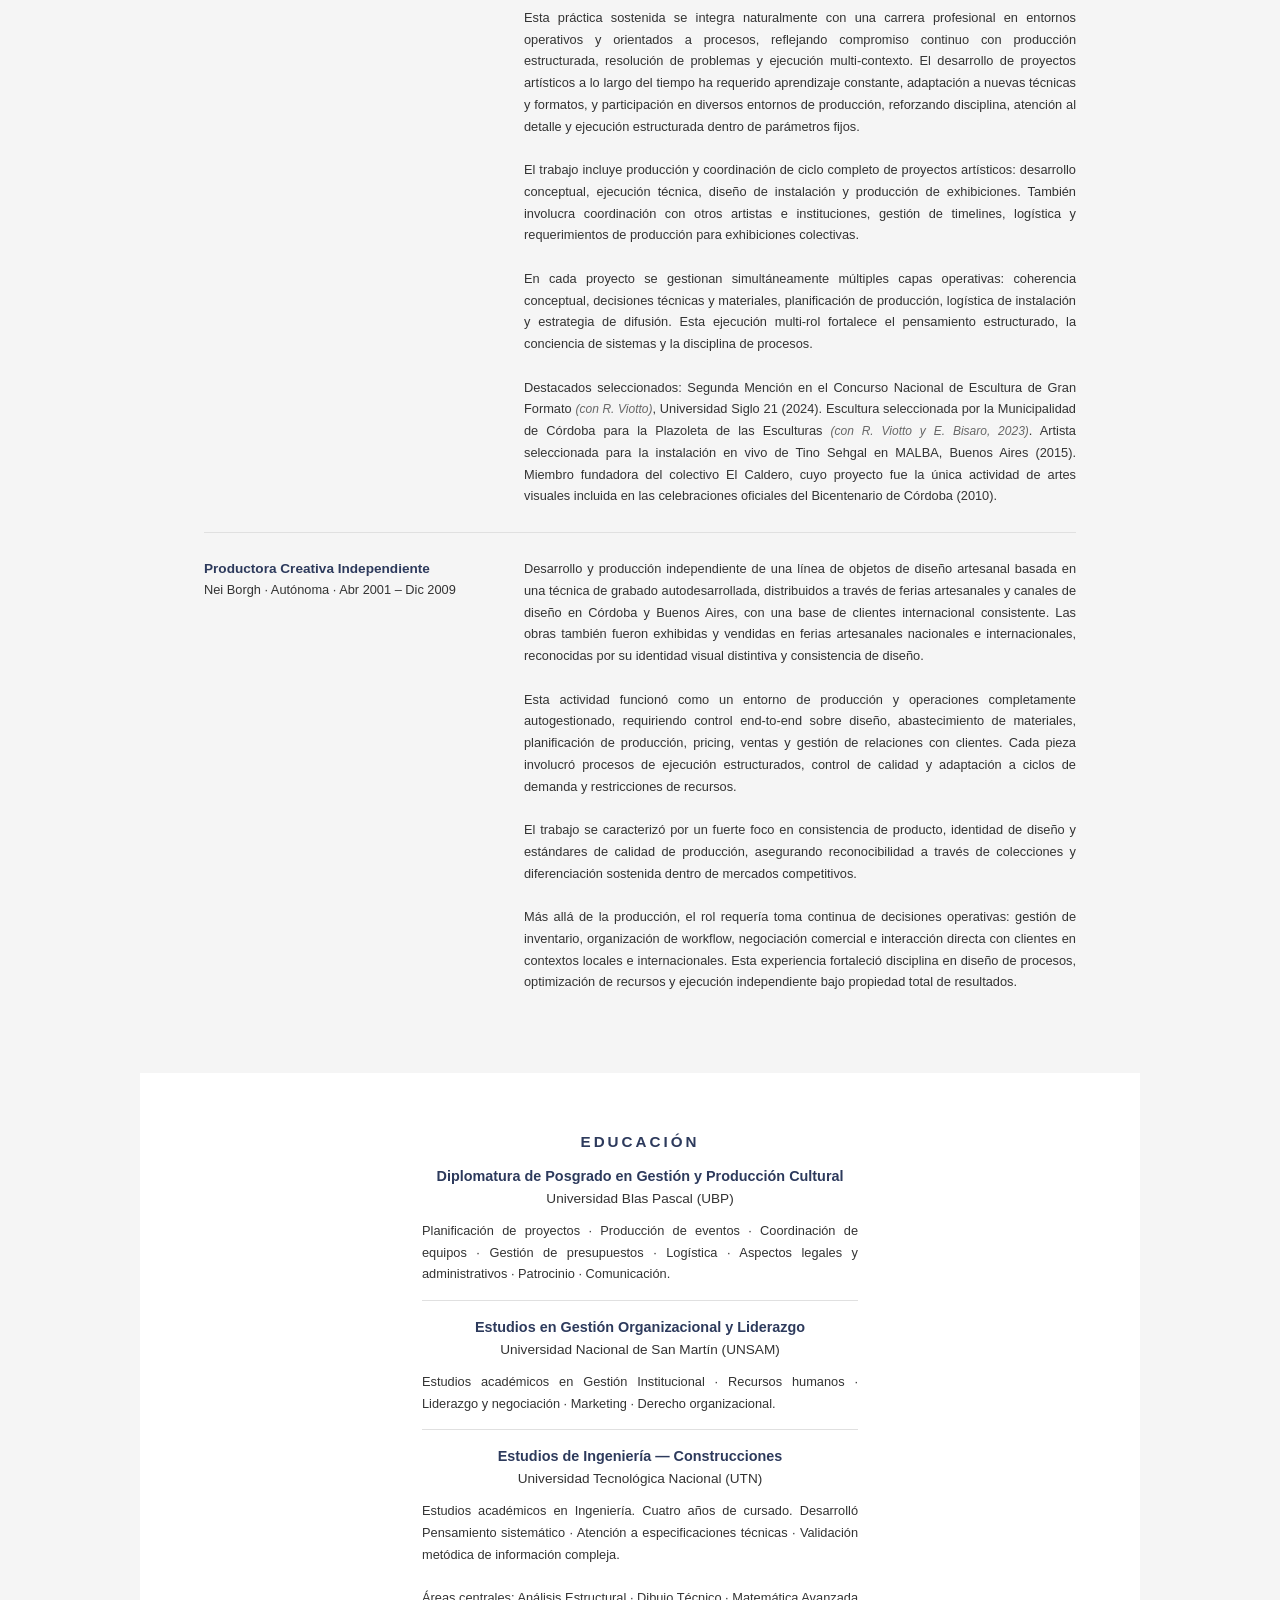
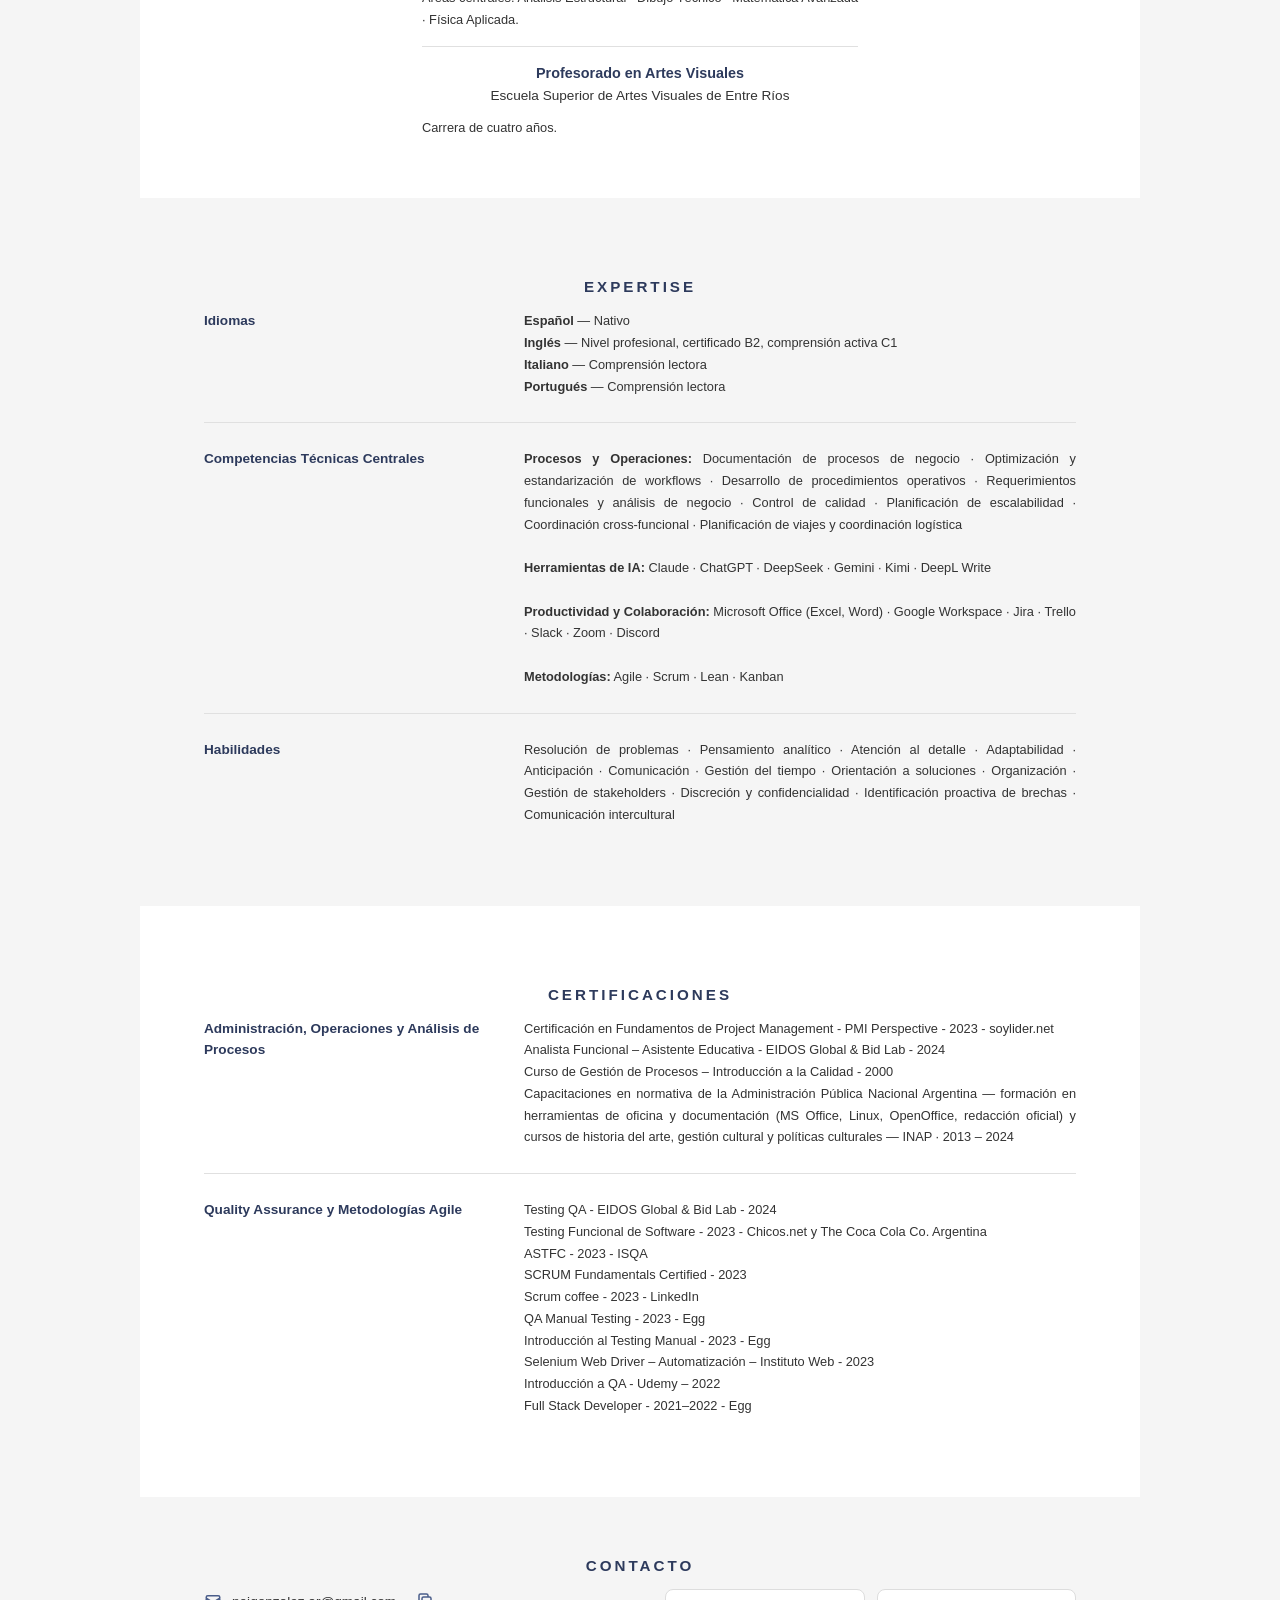
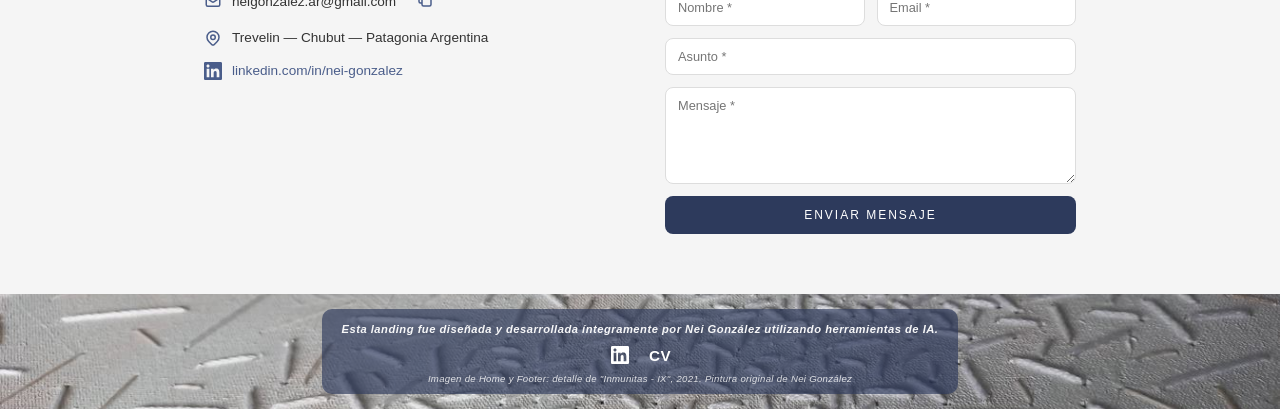
==== commit 5122644c: "cambios en textos" ====
--- a/index_es.html
+++ b/index_es.html
@@ -76,7 +76,7 @@
                 </div>
 
                 <div class="hero-availability">
-                    <strong>Remoto — Disponibilidad completa en zonas horarias de Norteamérica, Sudamérica, Reino Unido, Australia, Asia temprana e India.</strong>
+                    <strong>Remoto — Disponibilidad completa en zonas horarias de USA, RU, AU, Sudamérica, Este de Asia e India.</strong>
                 </div>
 
                 <div class="hero-buttons">
@@ -100,15 +100,15 @@
 
         <div class="about-content">
             <div class="about-block">
-                <p>Con <strong>más de 20 años</strong> trabajando junto a líderes C-level en sectores corporativos y públicos, aporto estructura a las operaciones, transformando la complejidad en sistemas claros y ejecutables. Bilingüe EN/ES. Remoto 100%.</p>
+                <p>Con más de 20 años de experiencia trabajando directamente con ejecutivos C-level y founders en sectores empresariales y públicos, aporto orden a las operaciones y convierto la complejidad en sistemas claros y aplicables. Bilingüe inglés/español. 100% remoto.</p>
                 <br>
-                <p>Trabajo en proximidad directa con liderazgo senior, gestionando información sensible con discreción mientras coordino stakeholders y hago seguimiento de proyectos. Anticipo necesidades y impulso el follow-up entre equipos.</p>
+                <p>Trabajo en contacto directo con líderes senior, manejando información sensible con absoluta reserva y coordinando con stakeholders. Me anticipo a las necesidades y hago el seguimiento de proyectos entre equipos.</p>
             </div>
 
             <div class="about-block">
-                <p>Traduzco necesidades de negocio en procesos accionables, documento workflows y mantengo estándares de ejecución. Utilizo documentación asistida por IA para asegurar consistencia, trazabilidad y usabilidad a lo largo del ciclo operativo.</p>
+                <p>Traduzco necesidades del negocio en procesos claros, documento flujos de trabajo y mantengo estándares de ejecución. Utilizo herramientas de documentación asistida por IA para asegurar consistencia, trazabilidad y usabilidad durante todo el ciclo operativo.</p>
                 <br>
-                <p>Mi foco está en la precisión, la continuidad y la ejecución estructurada, asegurando que lo definido se aplique consistentemente.</p>
+                <p>Mi foco está puesto en la precisión, la continuidad y la ejecución estructurada, asegurando que aquello que está definido se aplique de manera consistente.</p>
             </div>
         </div>
     </section>
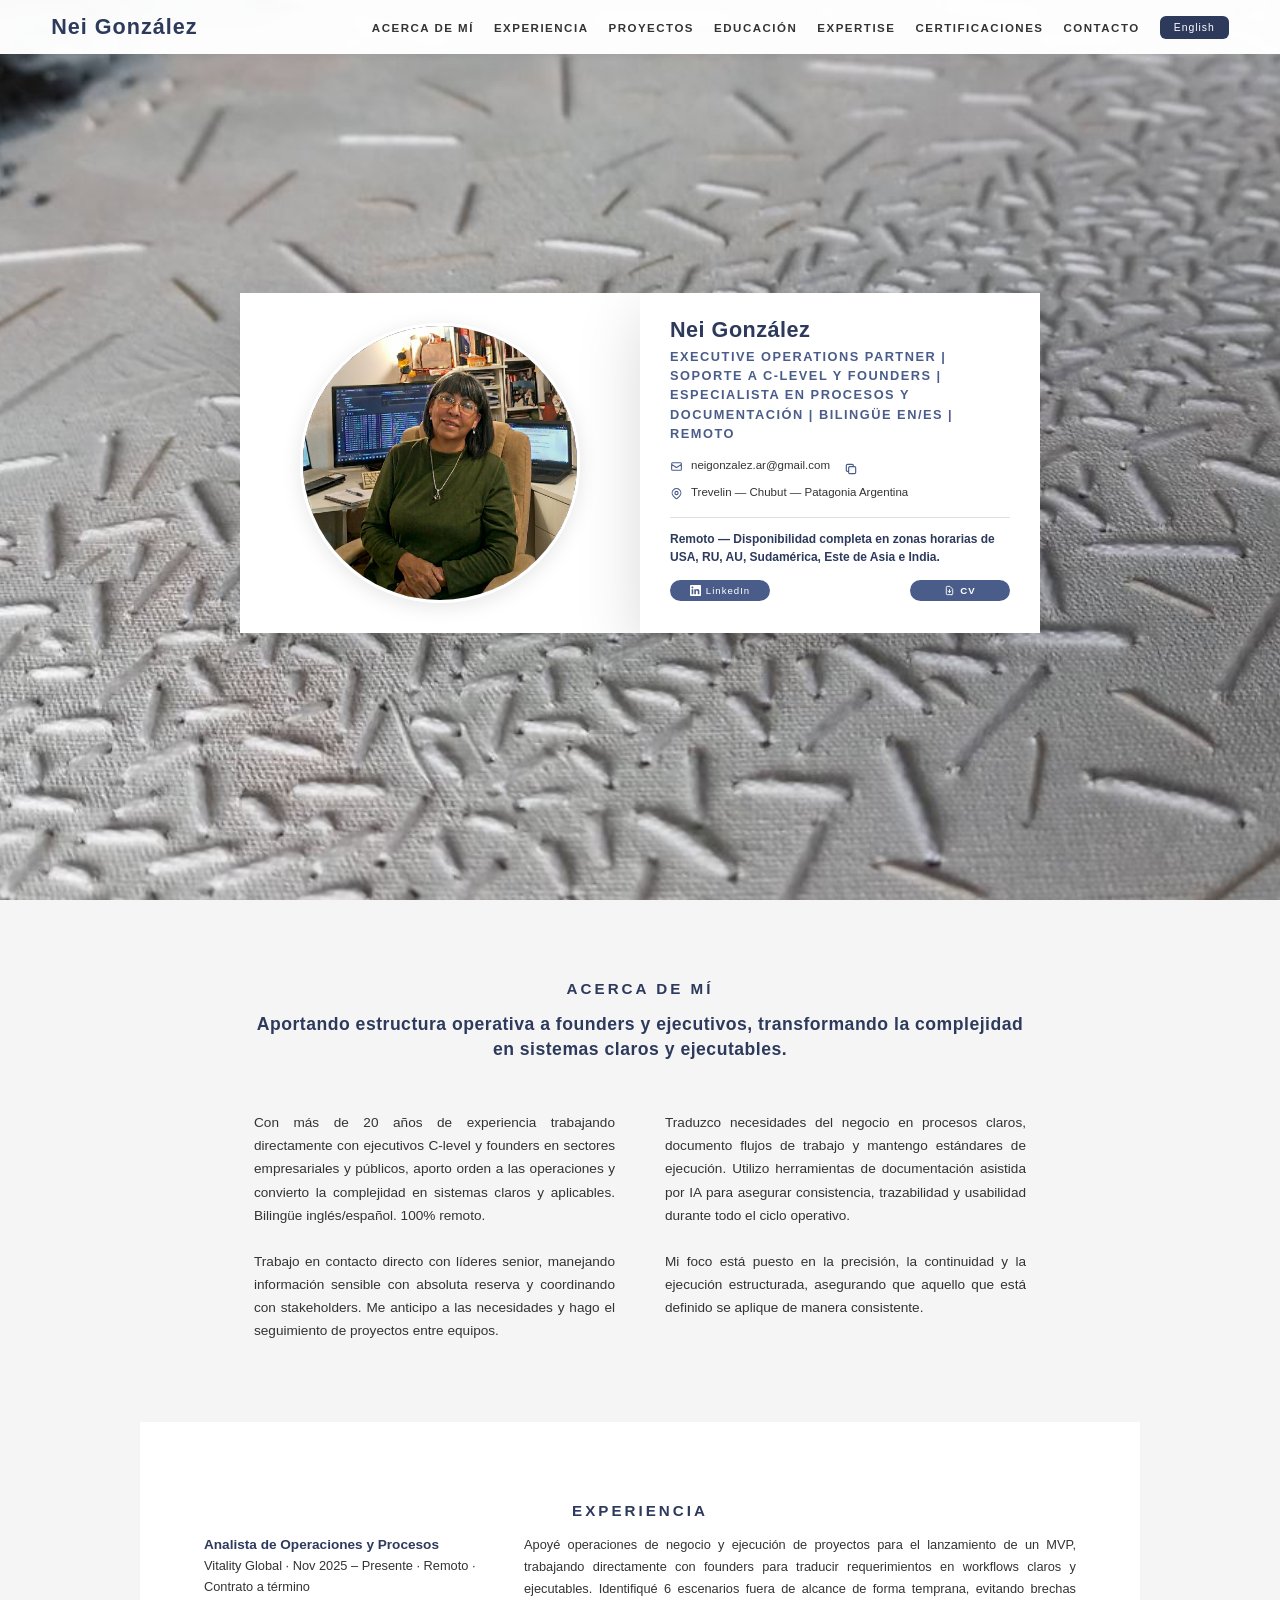
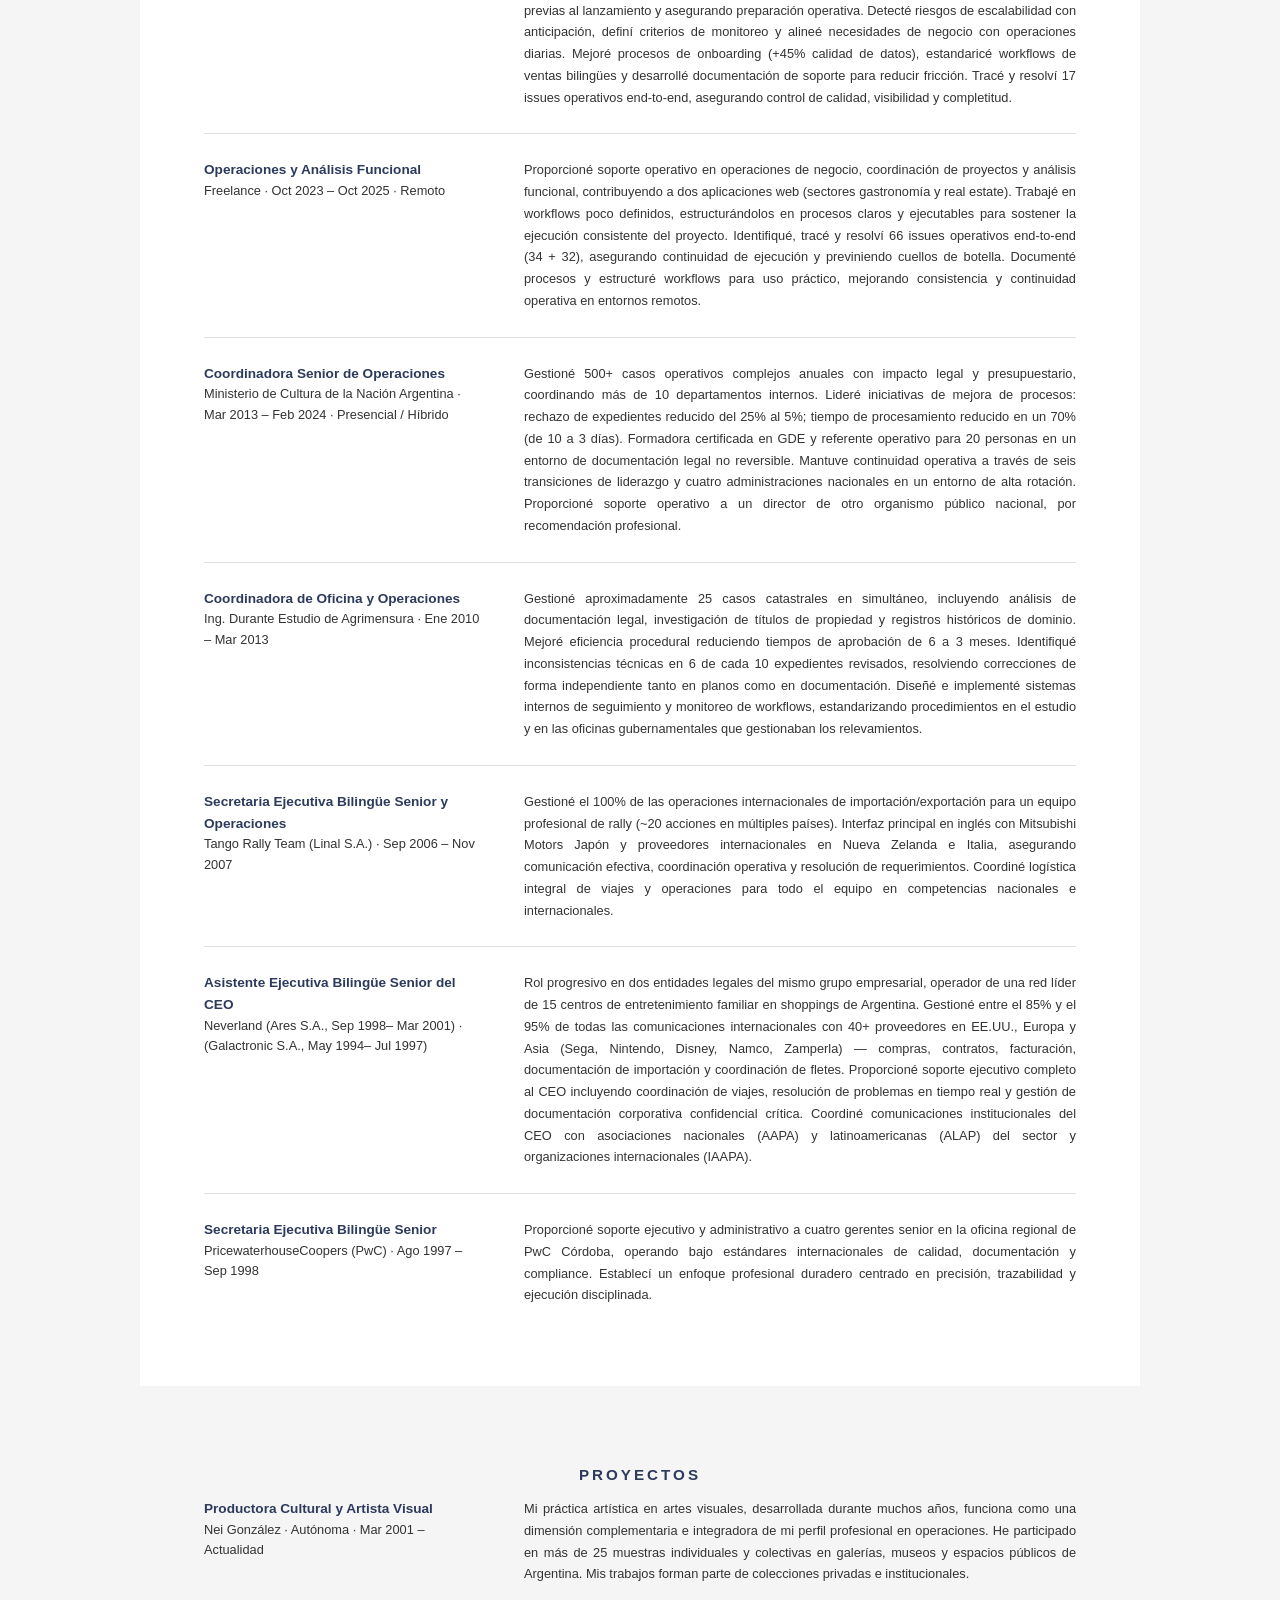
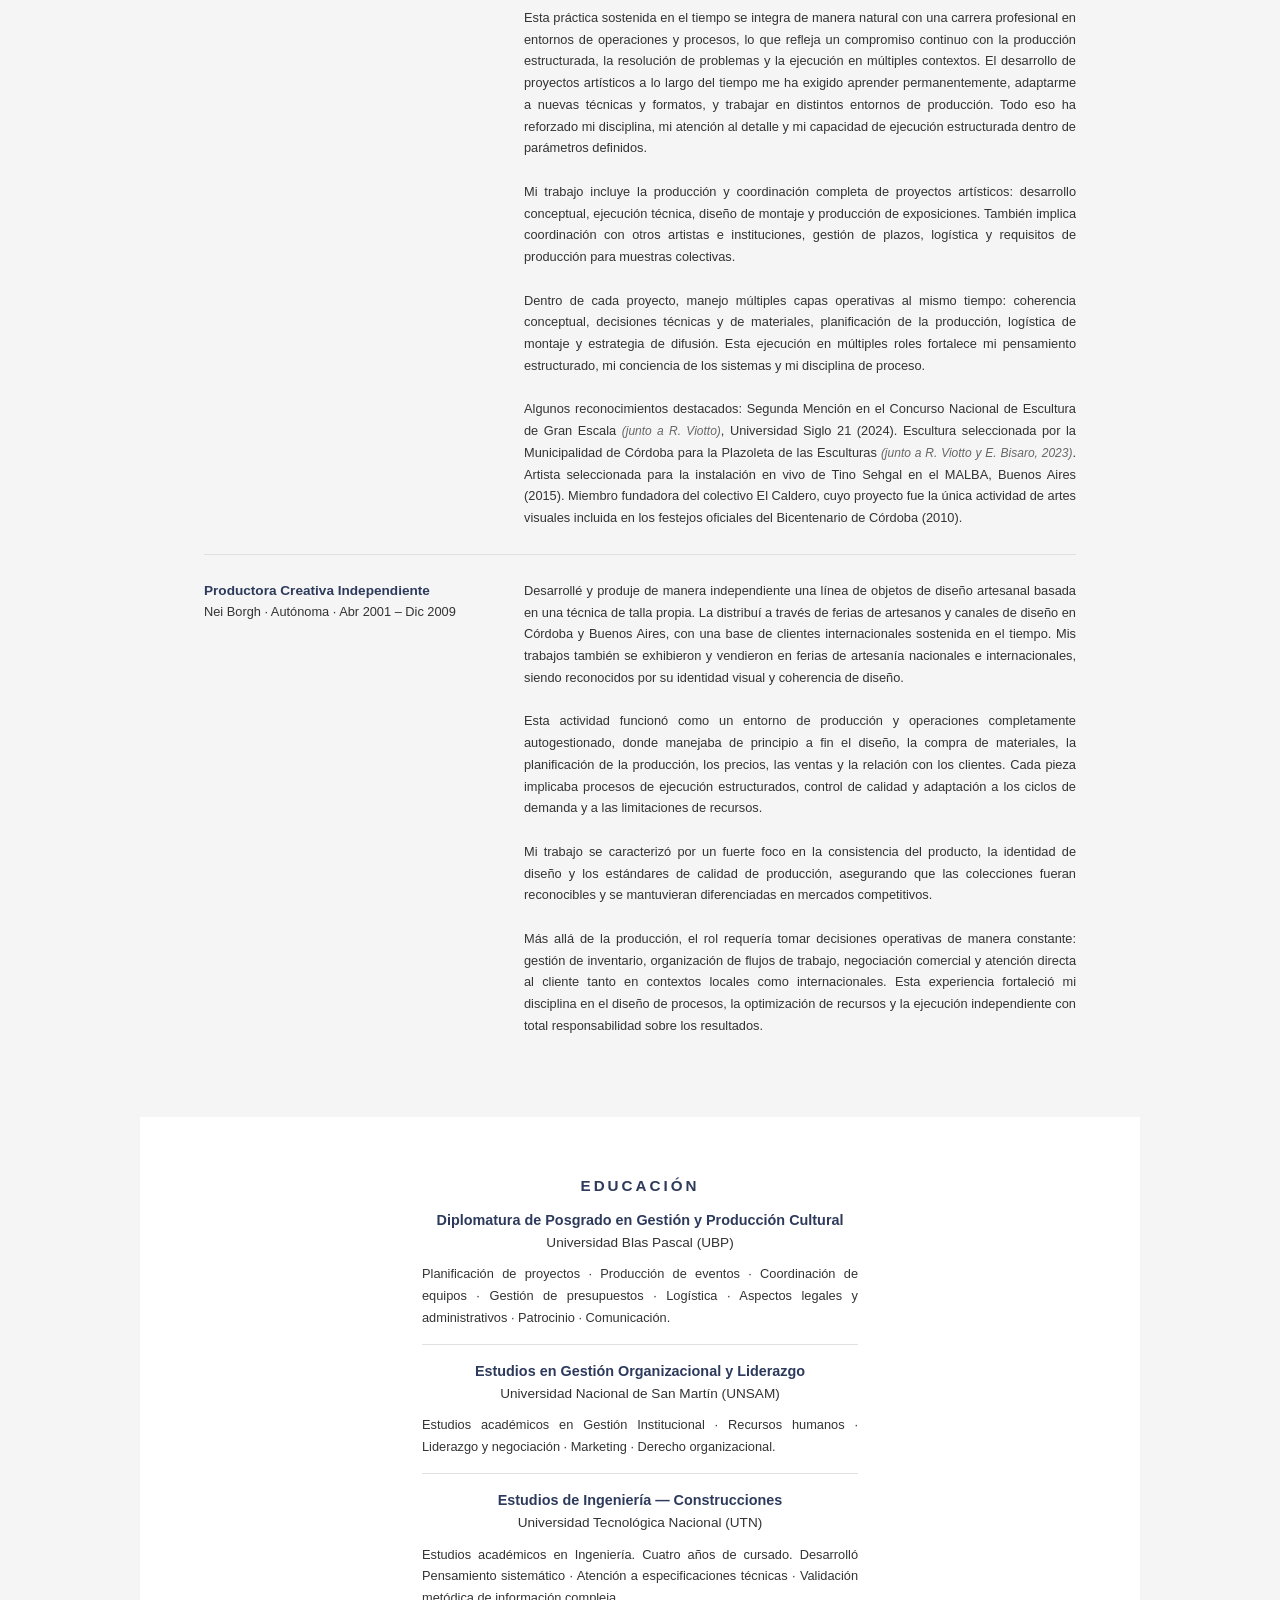
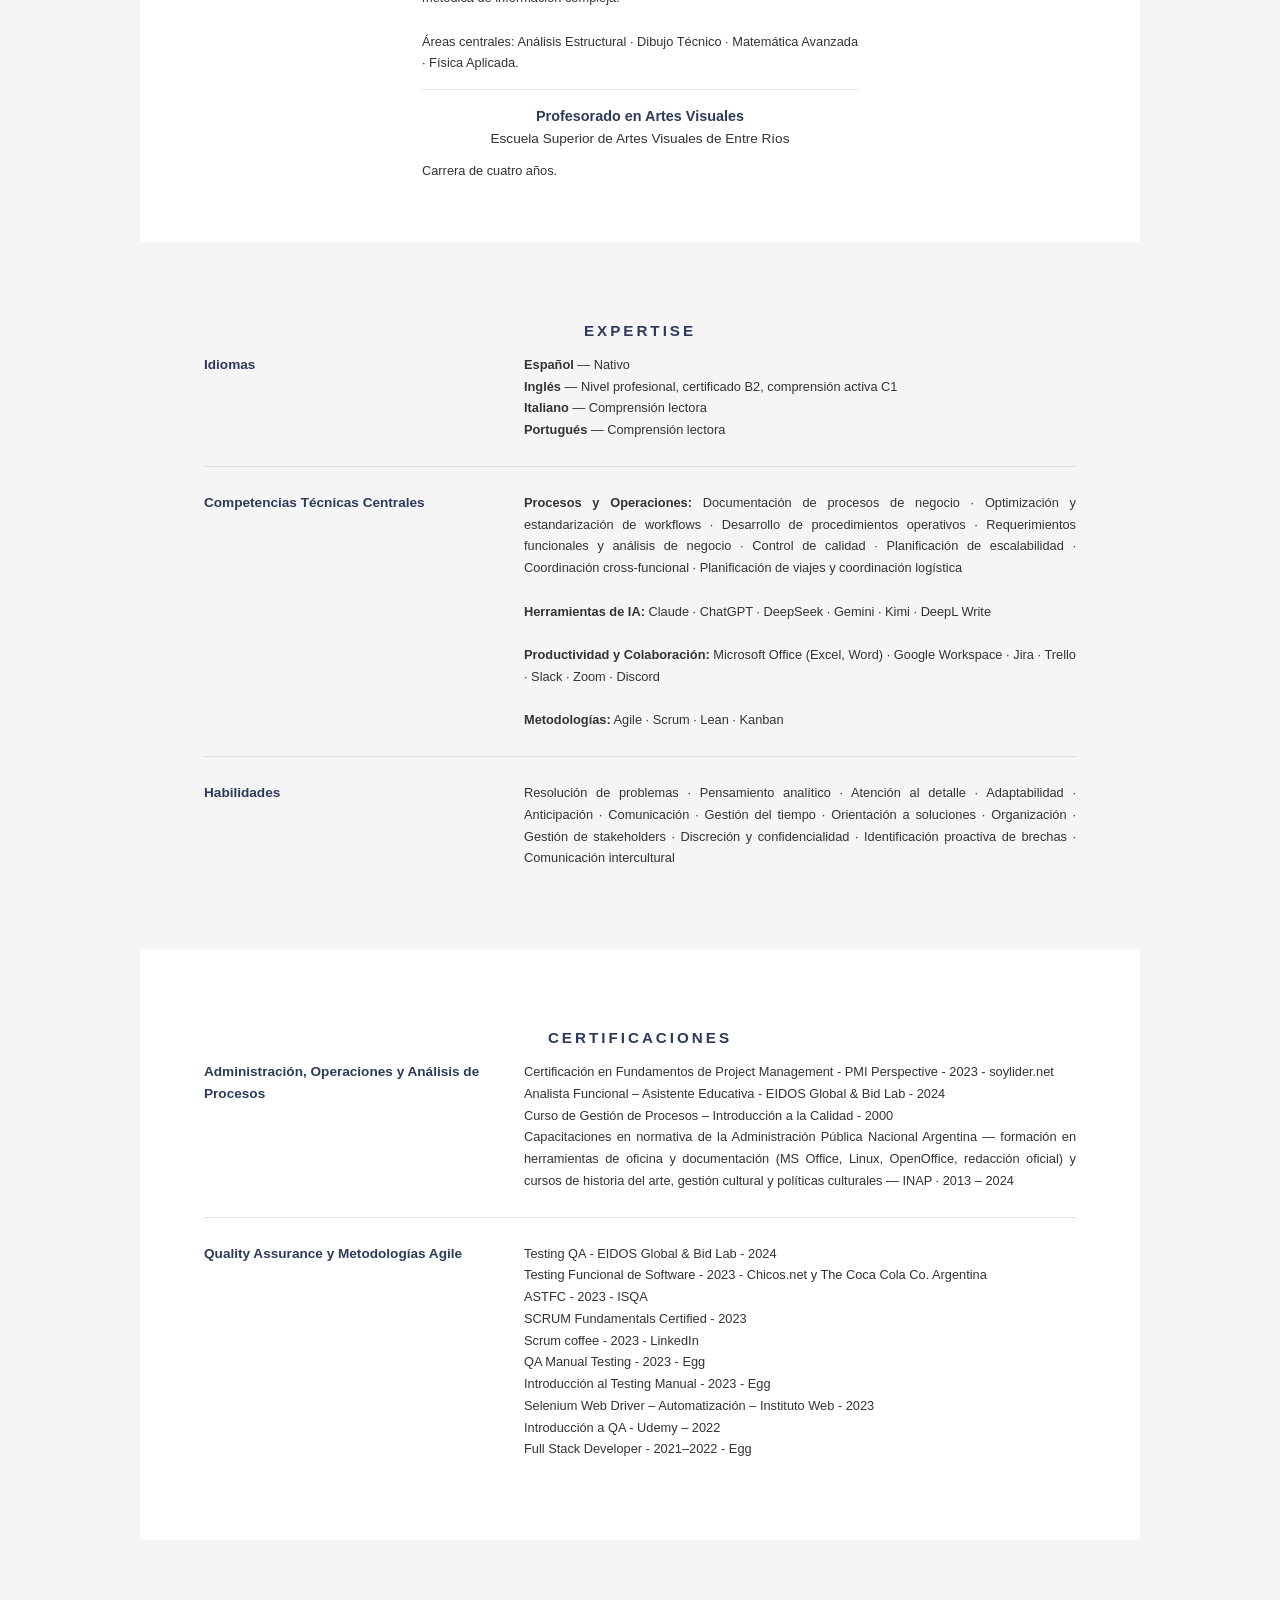
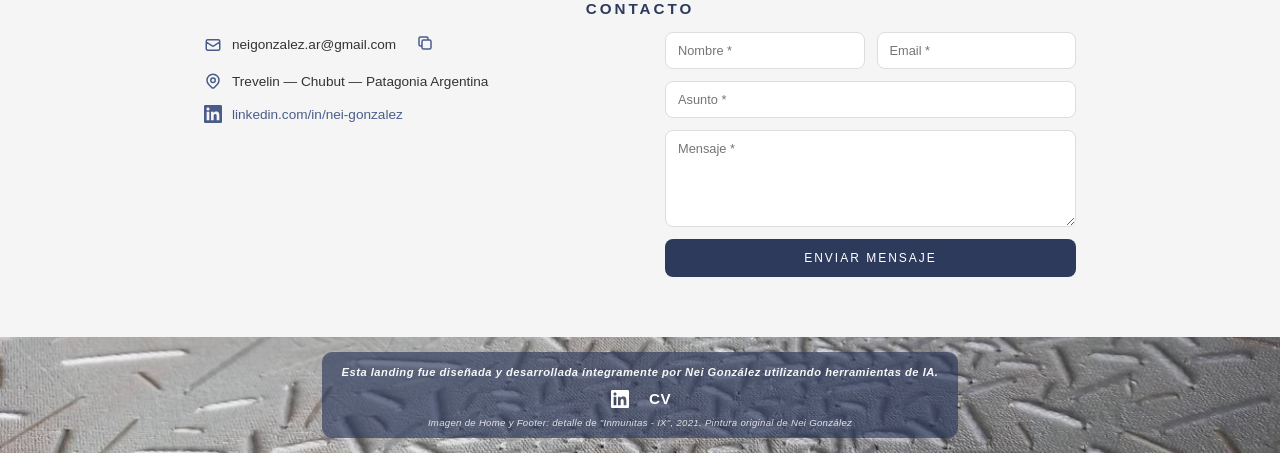
==== commit 198779d1: "cambio de textos" ====
--- a/index_es.html
+++ b/index_es.html
@@ -195,18 +195,18 @@
         <div class="experience-item">
             <div class="experience-title">
                 <strong>Productora Cultural y Artista Visual</strong><br>
-                Nei González · Autónoma · Mar 2001 – Presente
-            </div>
-            <div class="experience-text">
-                Práctica artística de largo plazo desarrollada como dimensión complementaria e integradora de mi perfil profesional en operaciones, con participación en más de 25 exposiciones individuales y colectivas en galerías, museos y espacios públicos de Argentina. Obras en colecciones privadas e institucionales.
-                <br><br>
-                Esta práctica sostenida se integra naturalmente con una carrera profesional en entornos operativos y orientados a procesos, reflejando compromiso continuo con producción estructurada, resolución de problemas y ejecución multi-contexto. El desarrollo de proyectos artísticos a lo largo del tiempo ha requerido aprendizaje constante, adaptación a nuevas técnicas y formatos, y participación en diversos entornos de producción, reforzando disciplina, atención al detalle y ejecución estructurada dentro de parámetros fijos.
-                <br><br>
-                El trabajo incluye producción y coordinación de ciclo completo de proyectos artísticos: desarrollo conceptual, ejecución técnica, diseño de instalación y producción de exhibiciones. También involucra coordinación con otros artistas e instituciones, gestión de timelines, logística y requerimientos de producción para exhibiciones colectivas.
-                <br><br>
-                En cada proyecto se gestionan simultáneamente múltiples capas operativas: coherencia conceptual, decisiones técnicas y materiales, planificación de producción, logística de instalación y estrategia de difusión. Esta ejecución multi-rol fortalece el pensamiento estructurado, la conciencia de sistemas y la disciplina de procesos.
-                <br><br>
-                Destacados seleccionados: Segunda Mención en el Concurso Nacional de Escultura de Gran Formato <em class="highlight-note">(con R. Viotto)</em>, Universidad Siglo 21 (2024). Escultura seleccionada por la Municipalidad de Córdoba para la Plazoleta de las Esculturas <em class="highlight-note">(con R. Viotto y E. Bisaro, 2023)</em>. Artista seleccionada para la instalación en vivo de Tino Sehgal en MALBA, Buenos Aires (2015). Miembro fundadora del colectivo El Caldero, cuyo proyecto fue la única actividad de artes visuales incluida en las celebraciones oficiales del Bicentenario de Córdoba (2010).
+                Nei González · Autónoma · Mar 2001 – Actualidad
+            </div>
+            <div class="experience-text">
+                Mi práctica artística en artes visuales, desarrollada durante muchos años, funciona como una dimensión complementaria e integradora de mi perfil profesional en operaciones. He participado en más de 25 muestras individuales y colectivas en galerías, museos y espacios públicos de Argentina. Mis trabajos forman parte de colecciones privadas e institucionales.
+                <br><br>
+                Esta práctica sostenida en el tiempo se integra de manera natural con una carrera profesional en entornos de operaciones y procesos, lo que refleja un compromiso continuo con la producción estructurada, la resolución de problemas y la ejecución en múltiples contextos. El desarrollo de proyectos artísticos a lo largo del tiempo me ha exigido aprender permanentemente, adaptarme a nuevas técnicas y formatos, y trabajar en distintos entornos de producción. Todo eso ha reforzado mi disciplina, mi atención al detalle y mi capacidad de ejecución estructurada dentro de parámetros definidos.
+                <br><br>
+                Mi trabajo incluye la producción y coordinación completa de proyectos artísticos: desarrollo conceptual, ejecución técnica, diseño de montaje y producción de exposiciones. También implica coordinación con otros artistas e instituciones, gestión de plazos, logística y requisitos de producción para muestras colectivas.
+                <br><br>
+                Dentro de cada proyecto, manejo múltiples capas operativas al mismo tiempo: coherencia conceptual, decisiones técnicas y de materiales, planificación de la producción, logística de montaje y estrategia de difusión. Esta ejecución en múltiples roles fortalece mi pensamiento estructurado, mi conciencia de los sistemas y mi disciplina de proceso.
+                <br><br>
+                Algunos reconocimientos destacados: Segunda Mención en el Concurso Nacional de Escultura de Gran Escala <em class="highlight-note">(junto a R. Viotto)</em>, Universidad Siglo 21 (2024). Escultura seleccionada por la Municipalidad de Córdoba para la Plazoleta de las Esculturas <em class="highlight-note">(junto a R. Viotto y E. Bisaro, 2023)</em>. Artista seleccionada para la instalación en vivo de Tino Sehgal en el MALBA, Buenos Aires (2015). Miembro fundadora del colectivo El Caldero, cuyo proyecto fue la única actividad de artes visuales incluida en los festejos oficiales del Bicentenario de Córdoba (2010).
             </div>
         </div>
 
@@ -216,13 +216,13 @@
                 Nei Borgh · Autónoma · Abr 2001 – Dic 2009
             </div>
             <div class="experience-text">
-                Desarrollo y producción independiente de una línea de objetos de diseño artesanal basada en una técnica de grabado autodesarrollada, distribuidos a través de ferias artesanales y canales de diseño en Córdoba y Buenos Aires, con una base de clientes internacional consistente. Las obras también fueron exhibidas y vendidas en ferias artesanales nacionales e internacionales, reconocidas por su identidad visual distintiva y consistencia de diseño.
-                <br><br>
-                Esta actividad funcionó como un entorno de producción y operaciones completamente autogestionado, requiriendo control end-to-end sobre diseño, abastecimiento de materiales, planificación de producción, pricing, ventas y gestión de relaciones con clientes. Cada pieza involucró procesos de ejecución estructurados, control de calidad y adaptación a ciclos de demanda y restricciones de recursos.
-                <br><br>
-                El trabajo se caracterizó por un fuerte foco en consistencia de producto, identidad de diseño y estándares de calidad de producción, asegurando reconocibilidad a través de colecciones y diferenciación sostenida dentro de mercados competitivos.
-                <br><br>
-                Más allá de la producción, el rol requería toma continua de decisiones operativas: gestión de inventario, organización de workflow, negociación comercial e interacción directa con clientes en contextos locales e internacionales. Esta experiencia fortaleció disciplina en diseño de procesos, optimización de recursos y ejecución independiente bajo propiedad total de resultados.
+                Desarrollé y produje de manera independiente una línea de objetos de diseño artesanal basada en una técnica de talla propia. La distribuí a través de ferias de artesanos y canales de diseño en Córdoba y Buenos Aires, con una base de clientes internacionales sostenida en el tiempo. Mis trabajos también se exhibieron y vendieron en ferias de artesanía nacionales e internacionales, siendo reconocidos por su identidad visual y coherencia de diseño.
+                <br><br>
+                Esta actividad funcionó como un entorno de producción y operaciones completamente autogestionado, donde manejaba de principio a fin el diseño, la compra de materiales, la planificación de la producción, los precios, las ventas y la relación con los clientes. Cada pieza implicaba procesos de ejecución estructurados, control de calidad y adaptación a los ciclos de demanda y a las limitaciones de recursos.
+                <br><br>
+                Mi trabajo se caracterizó por un fuerte foco en la consistencia del producto, la identidad de diseño y los estándares de calidad de producción, asegurando que las colecciones fueran reconocibles y se mantuvieran diferenciadas en mercados competitivos.
+                <br><br>
+                Más allá de la producción, el rol requería tomar decisiones operativas de manera constante: gestión de inventario, organización de flujos de trabajo, negociación comercial y atención directa al cliente tanto en contextos locales como internacionales. Esta experiencia fortaleció mi disciplina en el diseño de procesos, la optimización de recursos y la ejecución independiente con total responsabilidad sobre los resultados.
             </div>
         </div>
     </section>
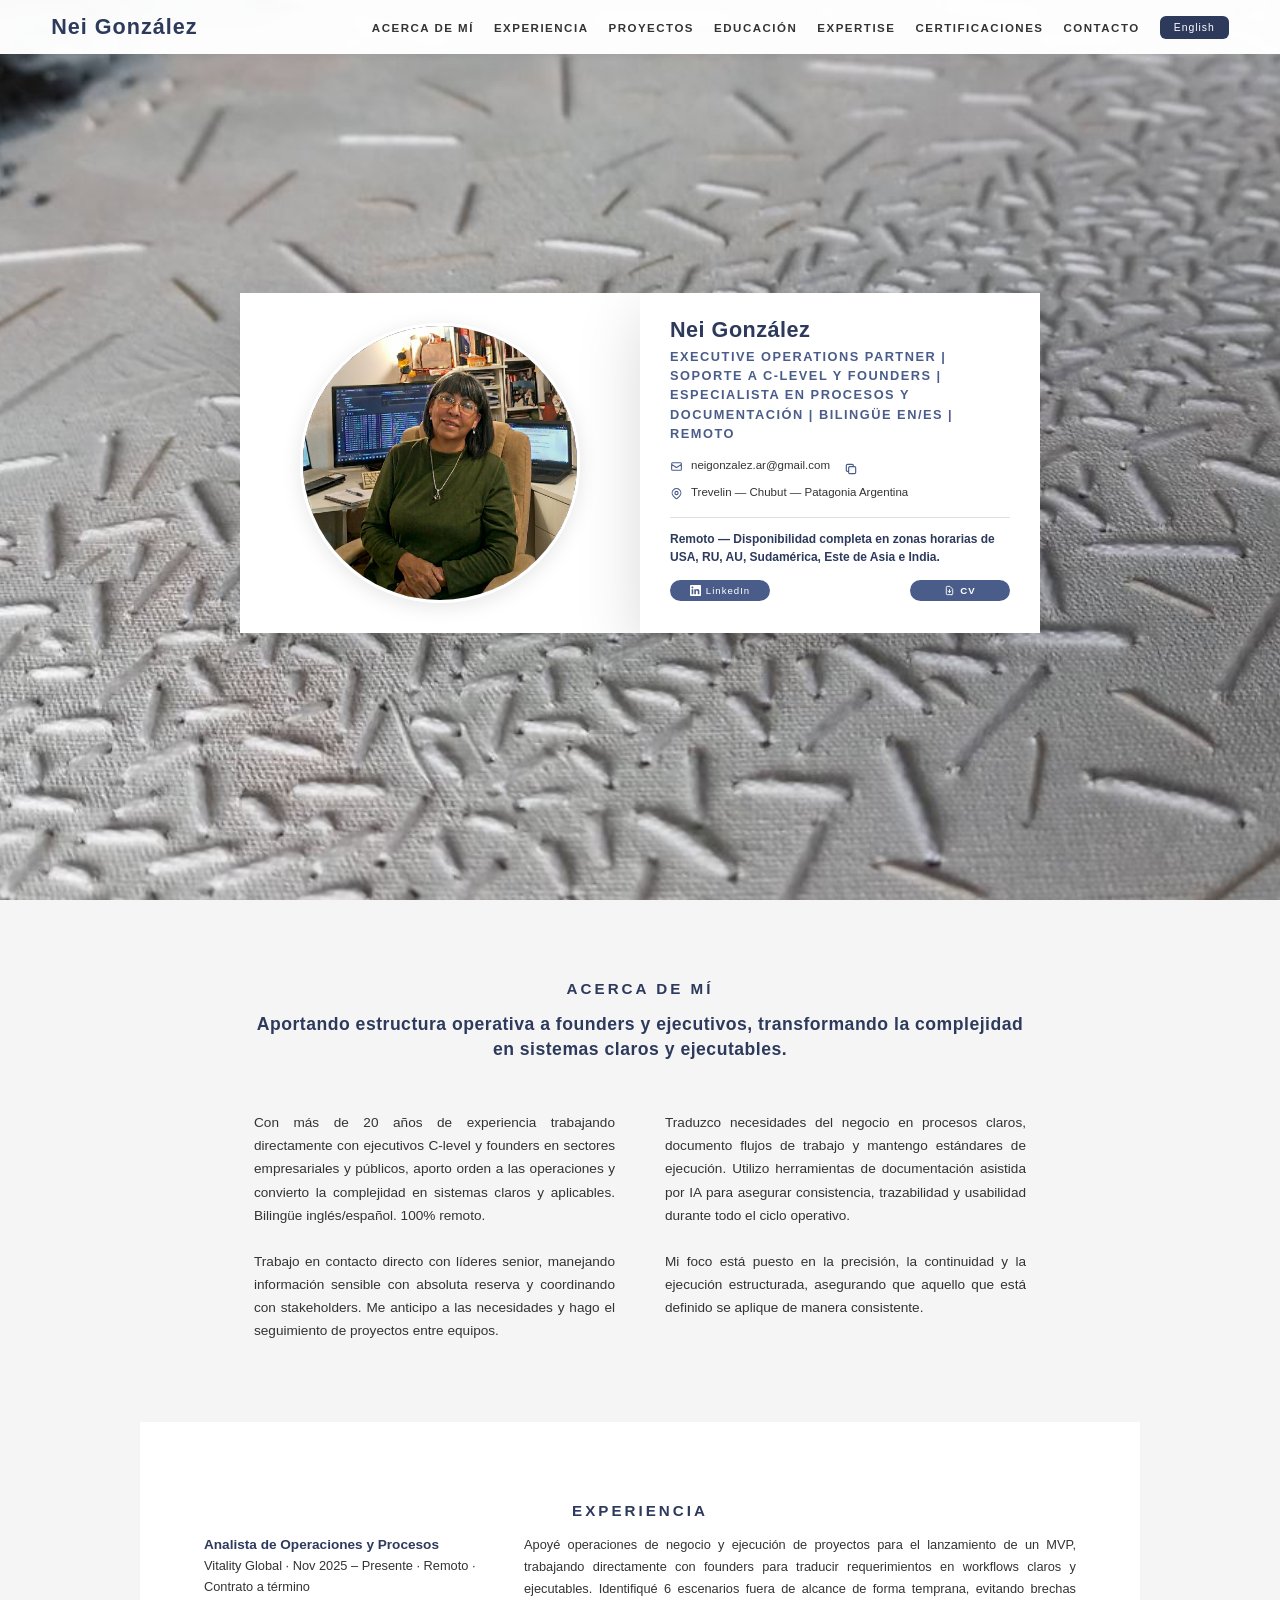
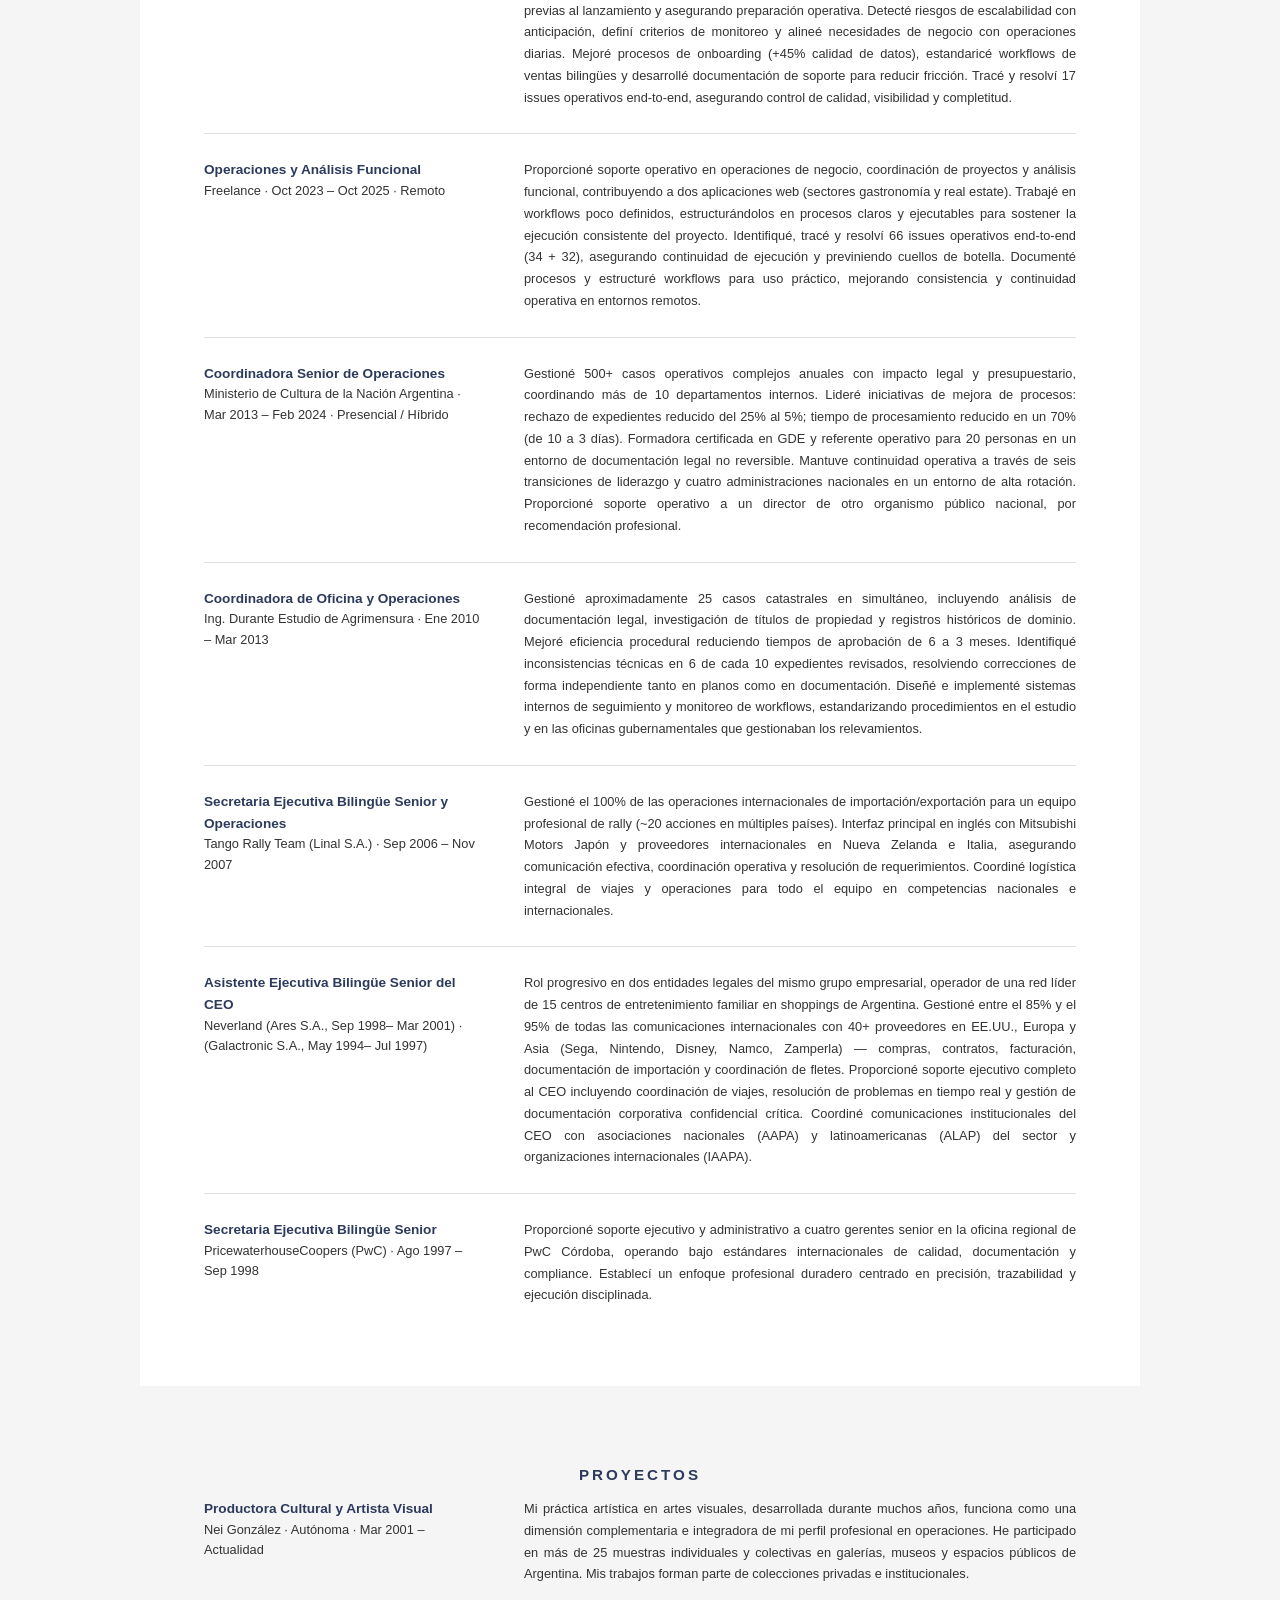
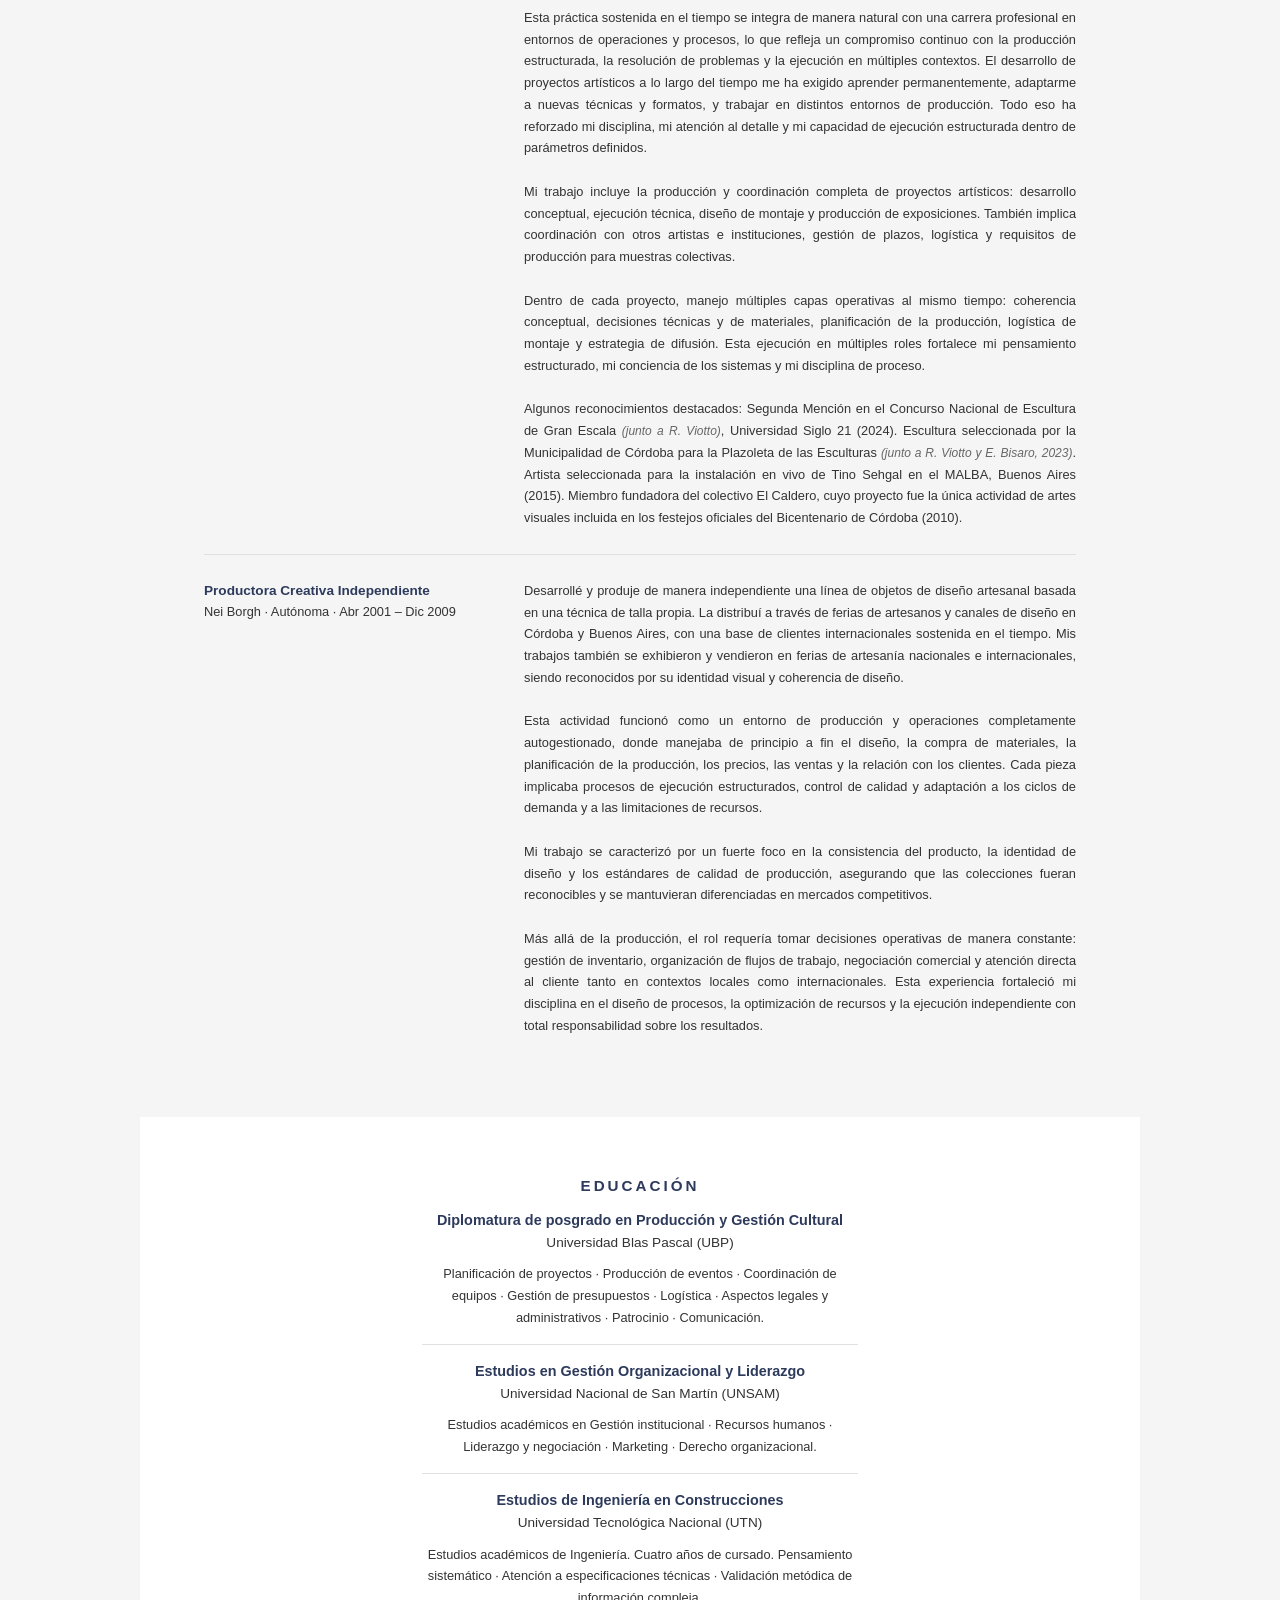
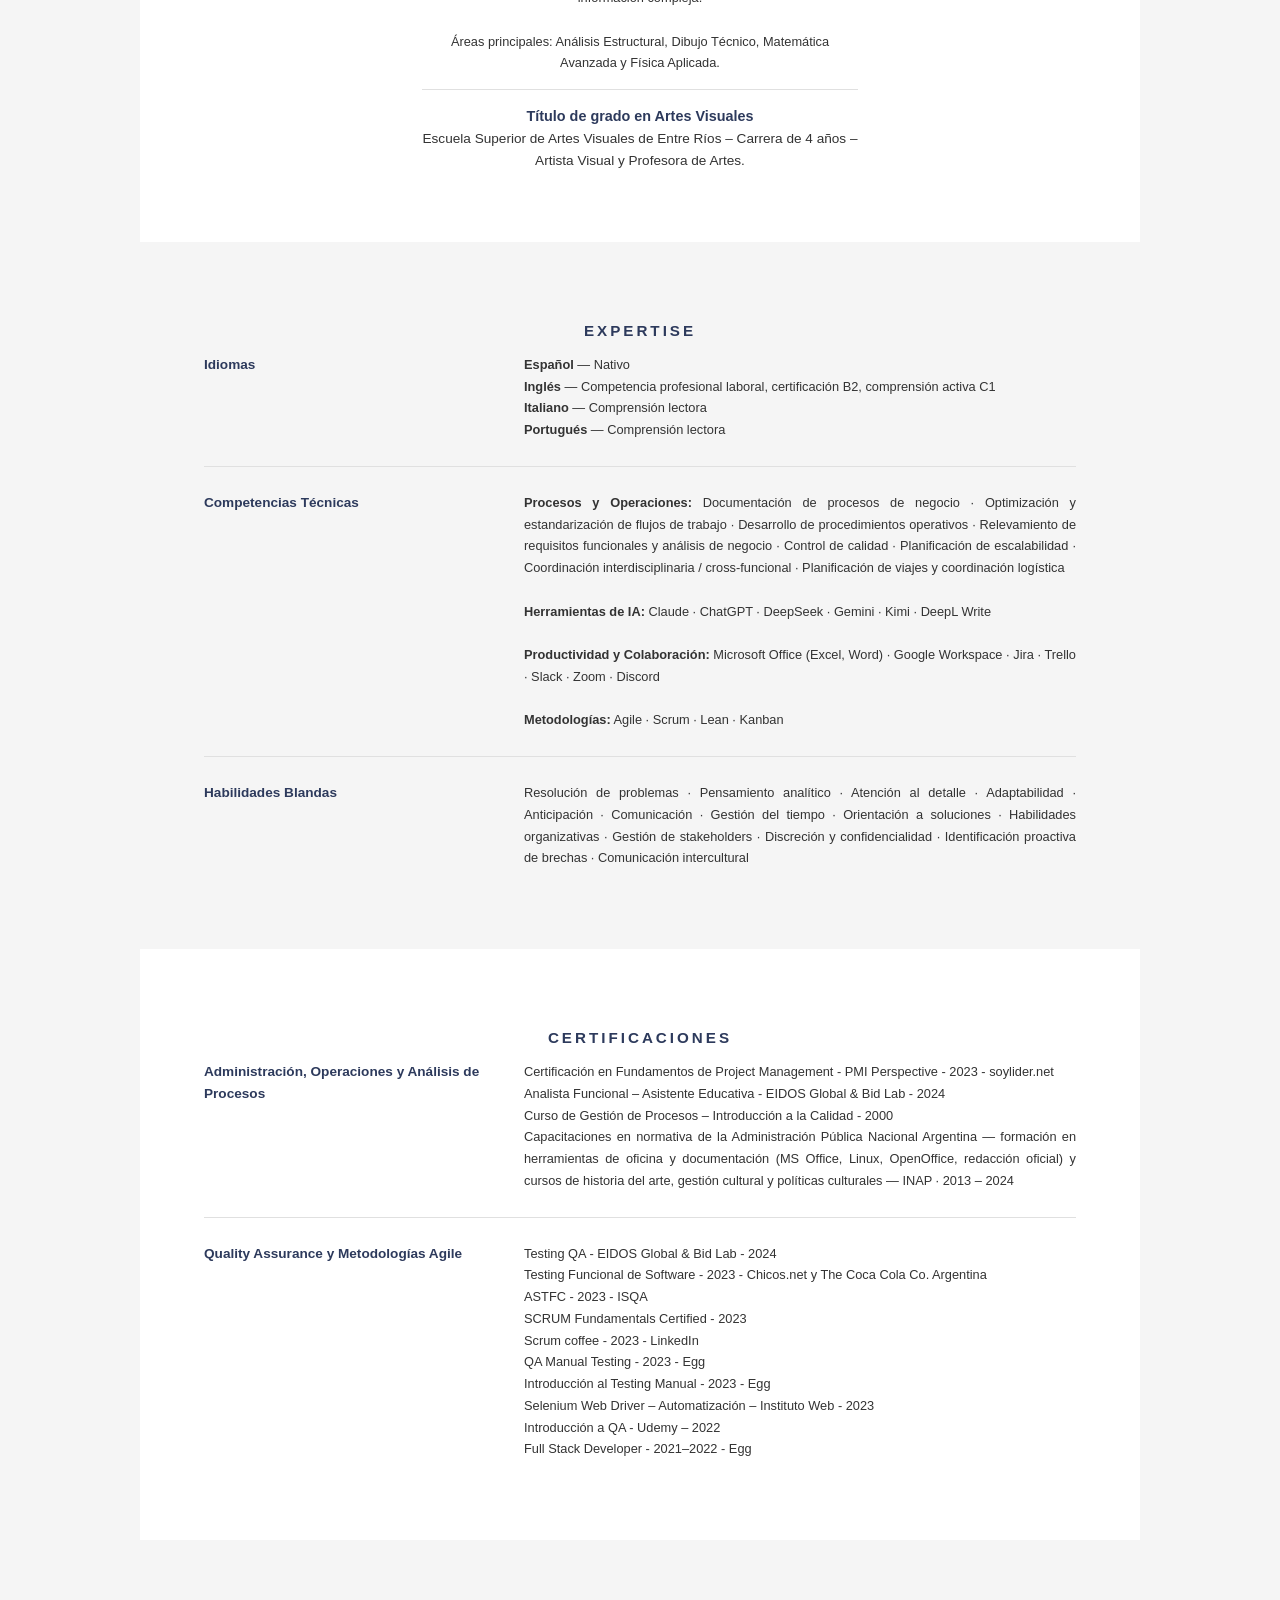
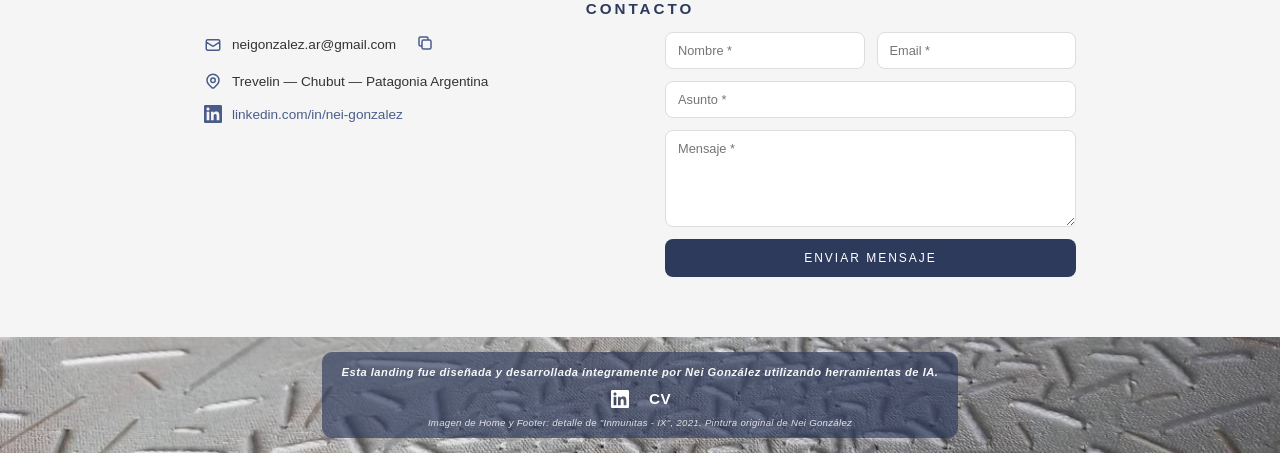
==== commit a033c586: "textos" ====
--- a/index_es.html
+++ b/index_es.html
@@ -233,7 +233,7 @@
 
         <div class="education-item">
             <div class="education-title">
-                <strong>Diplomatura de Posgrado en Gestión y Producción Cultural</strong><br>
+                <strong>Diplomatura de posgrado en Producción y Gestión Cultural</strong><br>
                 Universidad Blas Pascal (UBP)
             </div>
             <div class="education-text">
@@ -247,27 +247,27 @@
                 Universidad Nacional de San Martín (UNSAM)
             </div>
             <div class="education-text">
-                Estudios académicos en Gestión Institucional · Recursos humanos · Liderazgo y negociación · Marketing · Derecho organizacional.
+                Estudios académicos en Gestión institucional · Recursos humanos · Liderazgo y negociación · Marketing · Derecho organizacional.
             </div>
         </div>
 
         <div class="education-item">
             <div class="education-title">
-                <strong>Estudios de Ingeniería — Construcciones</strong><br>
+                <strong>Estudios de Ingeniería en Construcciones</strong><br>
                 Universidad Tecnológica Nacional (UTN)
             </div>
             <div class="education-text">
-                Estudios académicos en Ingeniería. Cuatro años de cursado. Desarrolló Pensamiento sistemático · Atención a especificaciones técnicas · Validación metódica de información compleja.<br><br>Áreas centrales: Análisis Estructural · Dibujo Técnico · Matemática Avanzada · Física Aplicada.
+                Estudios académicos de Ingeniería. Cuatro años de cursado. Pensamiento sistemático · Atención a especificaciones técnicas · Validación metódica de información compleja.<br><br>Áreas principales: Análisis Estructural, Dibujo Técnico, Matemática Avanzada y Física Aplicada.
             </div>
         </div>
 
         <div class="education-item">
             <div class="education-title">
-                <strong>Profesorado en Artes Visuales</strong><br>
-                Escuela Superior de Artes Visuales de Entre Ríos
+                <strong>Título de grado en Artes Visuales</strong><br>
+                Escuela Superior de Artes Visuales de Entre Ríos – Carrera de 4 años – Artista Visual y Profesora de Artes.
             </div>
             <div class="education-text">
-                Carrera de cuatro años.
+
             </div>
         </div>
     </section>
@@ -282,7 +282,7 @@
             </div>
             <div class="experience-text">
                 <strong>Español</strong> — Nativo<br>
-                <strong>Inglés</strong> — Nivel profesional, certificado B2, comprensión activa C1<br>
+                <strong>Inglés</strong> — Competencia profesional laboral, certificación B2, comprensión activa C1<br>
                 <strong>Italiano</strong> — Comprensión lectora<br>
                 <strong>Portugués</strong> — Comprensión lectora
             </div>
@@ -290,10 +290,10 @@
 
         <div class="experience-item">
             <div class="experience-title">
-                <strong>Competencias Técnicas Centrales</strong>
-            </div>
-            <div class="experience-text">
-                <strong>Procesos y Operaciones:</strong> Documentación de procesos de negocio · Optimización y estandarización de workflows · Desarrollo de procedimientos operativos · Requerimientos funcionales y análisis de negocio · Control de calidad · Planificación de escalabilidad · Coordinación cross-funcional · Planificación de viajes y coordinación logística<br><br>
+                <strong>Competencias Técnicas</strong>
+            </div>
+            <div class="experience-text">
+                <strong>Procesos y Operaciones:</strong> Documentación de procesos de negocio · Optimización y estandarización de flujos de trabajo · Desarrollo de procedimientos operativos · Relevamiento de requisitos funcionales y análisis de negocio · Control de calidad · Planificación de escalabilidad · Coordinación interdisciplinaria / cross-funcional · Planificación de viajes y coordinación logística<br><br>
                 <strong>Herramientas de IA:</strong> Claude · ChatGPT · DeepSeek · Gemini · Kimi · DeepL Write<br><br>
                 <strong>Productividad y Colaboración:</strong> Microsoft Office (Excel, Word) · Google Workspace · Jira · Trello · Slack · Zoom · Discord<br><br>
                 <strong>Metodologías:</strong> Agile · Scrum · Lean · Kanban
@@ -302,10 +302,10 @@
 
         <div class="experience-item">
             <div class="experience-title">
-                <strong>Habilidades</strong>
-            </div>
-            <div class="experience-text">
-                Resolución de problemas · Pensamiento analítico · Atención al detalle · Adaptabilidad · Anticipación · Comunicación · Gestión del tiempo · Orientación a soluciones · Organización · Gestión de stakeholders · Discreción y confidencialidad · Identificación proactiva de brechas · Comunicación intercultural
+                <strong>Habilidades Blandas</strong>
+            </div>
+            <div class="experience-text">
+                Resolución de problemas · Pensamiento analítico · Atención al detalle · Adaptabilidad · Anticipación · Comunicación · Gestión del tiempo · Orientación a soluciones · Habilidades organizativas · Gestión de stakeholders · Discreción y confidencialidad · Identificación proactiva de brechas · Comunicación intercultural
             </div>
         </div>
     </section>
--- a/css/estilos.css
+++ b/css/estilos.css
@@ -741,7 +741,7 @@
     line-height: 1.7;
     color: var(--text);
     font-weight: 300;
-    text-align: justify;
+    text-align: center;
     margin: 0 auto;
 }
 
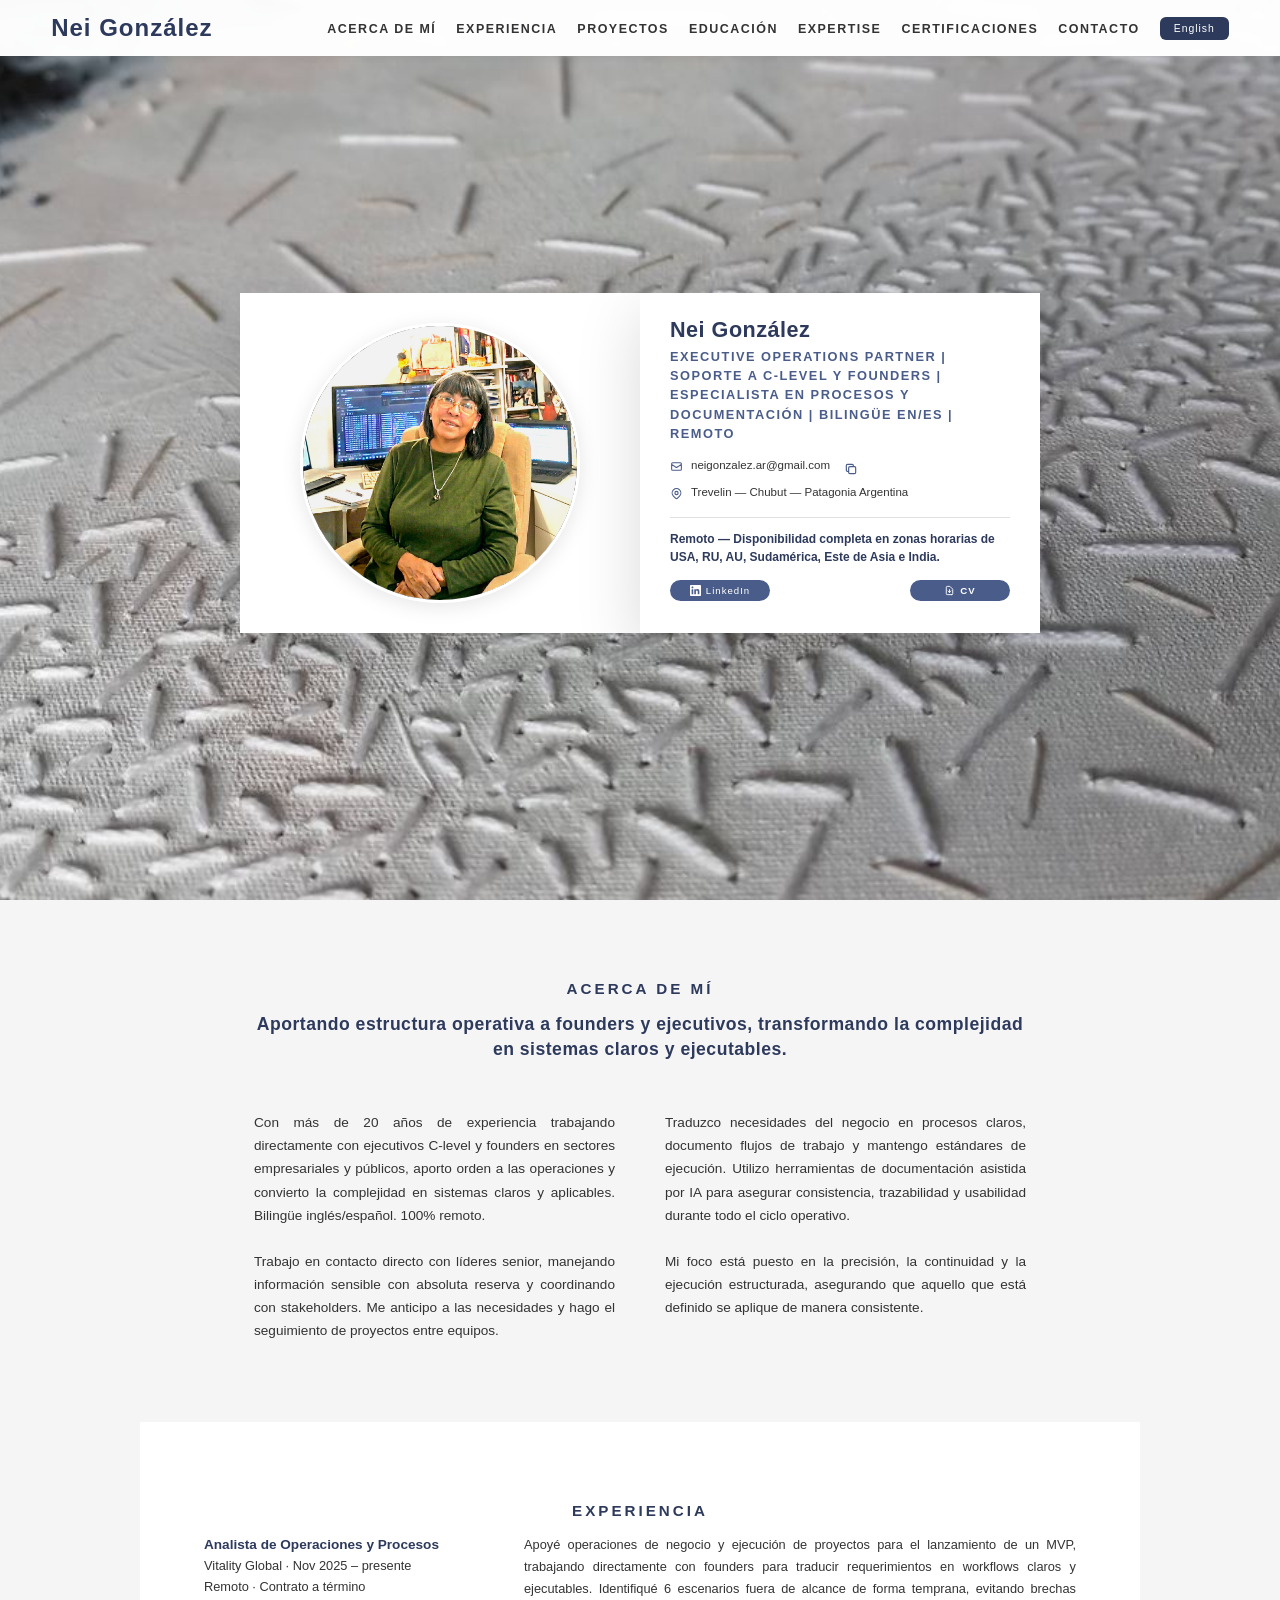
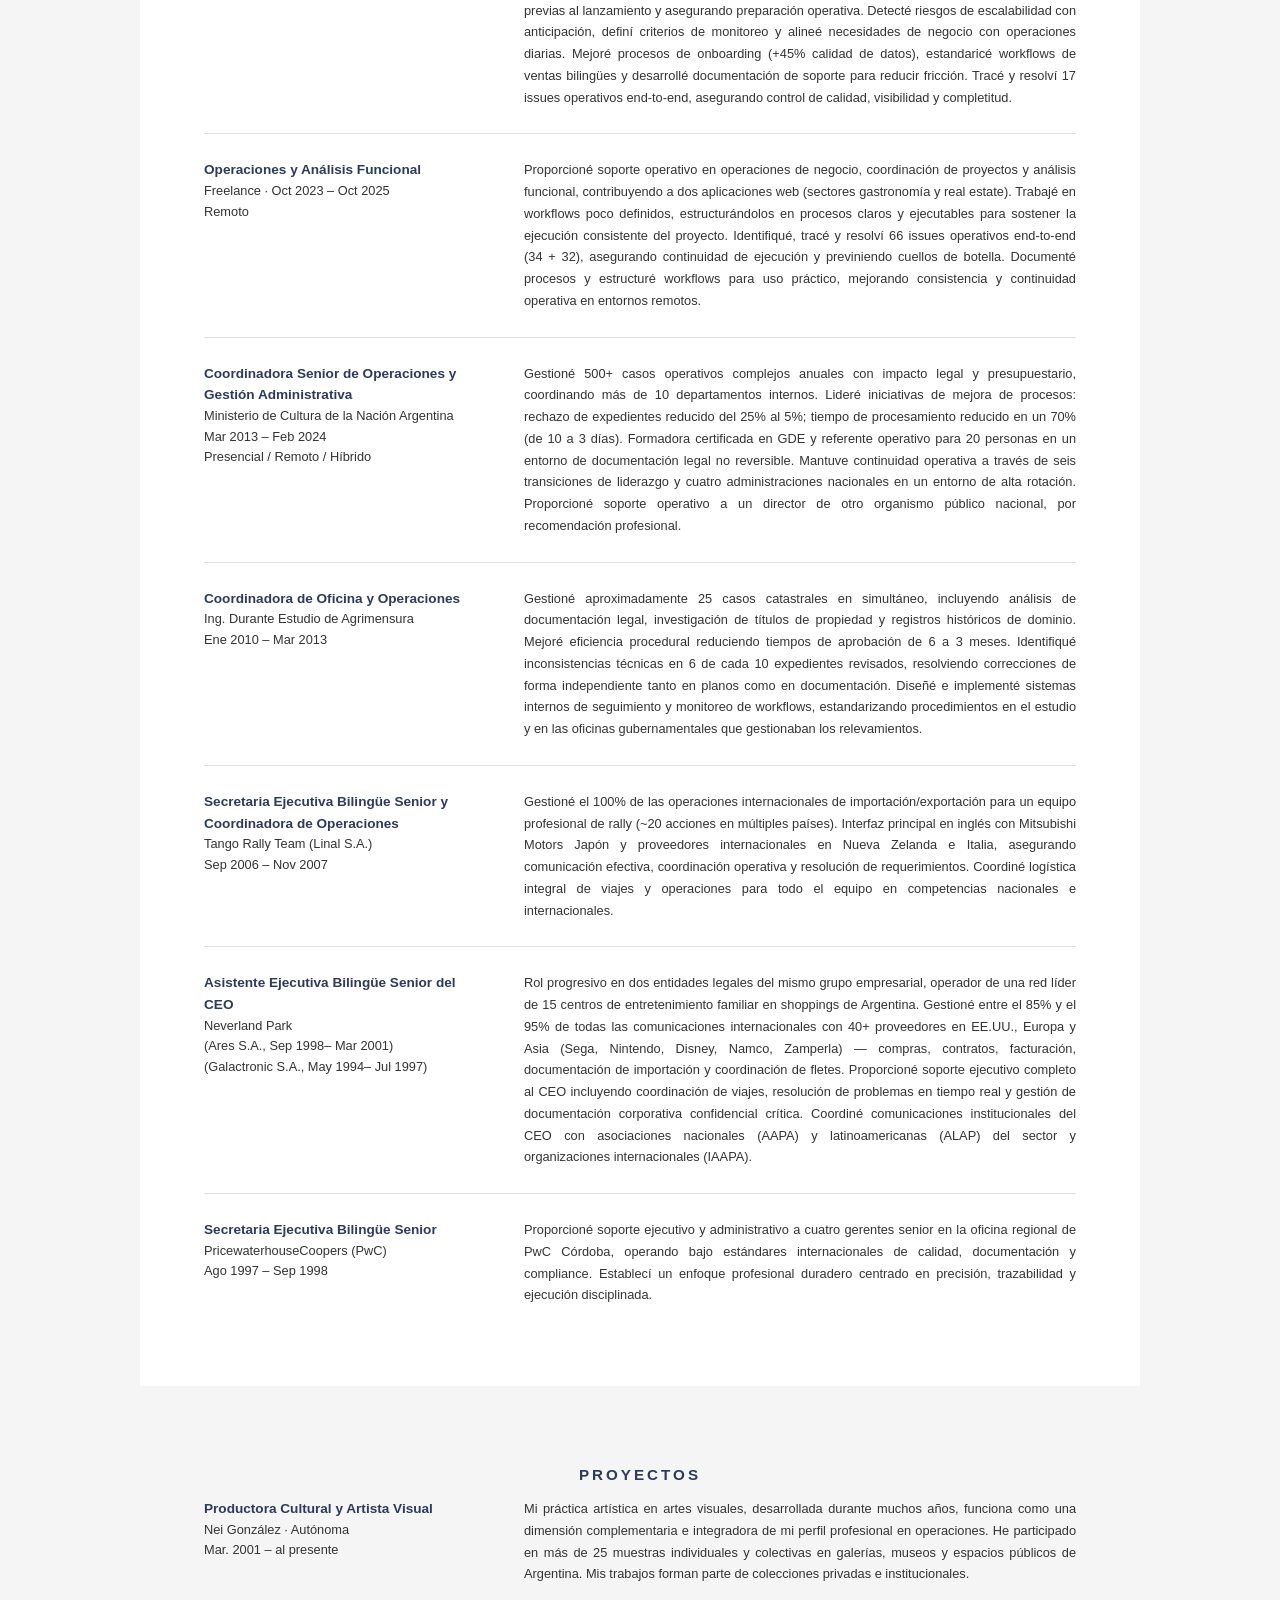
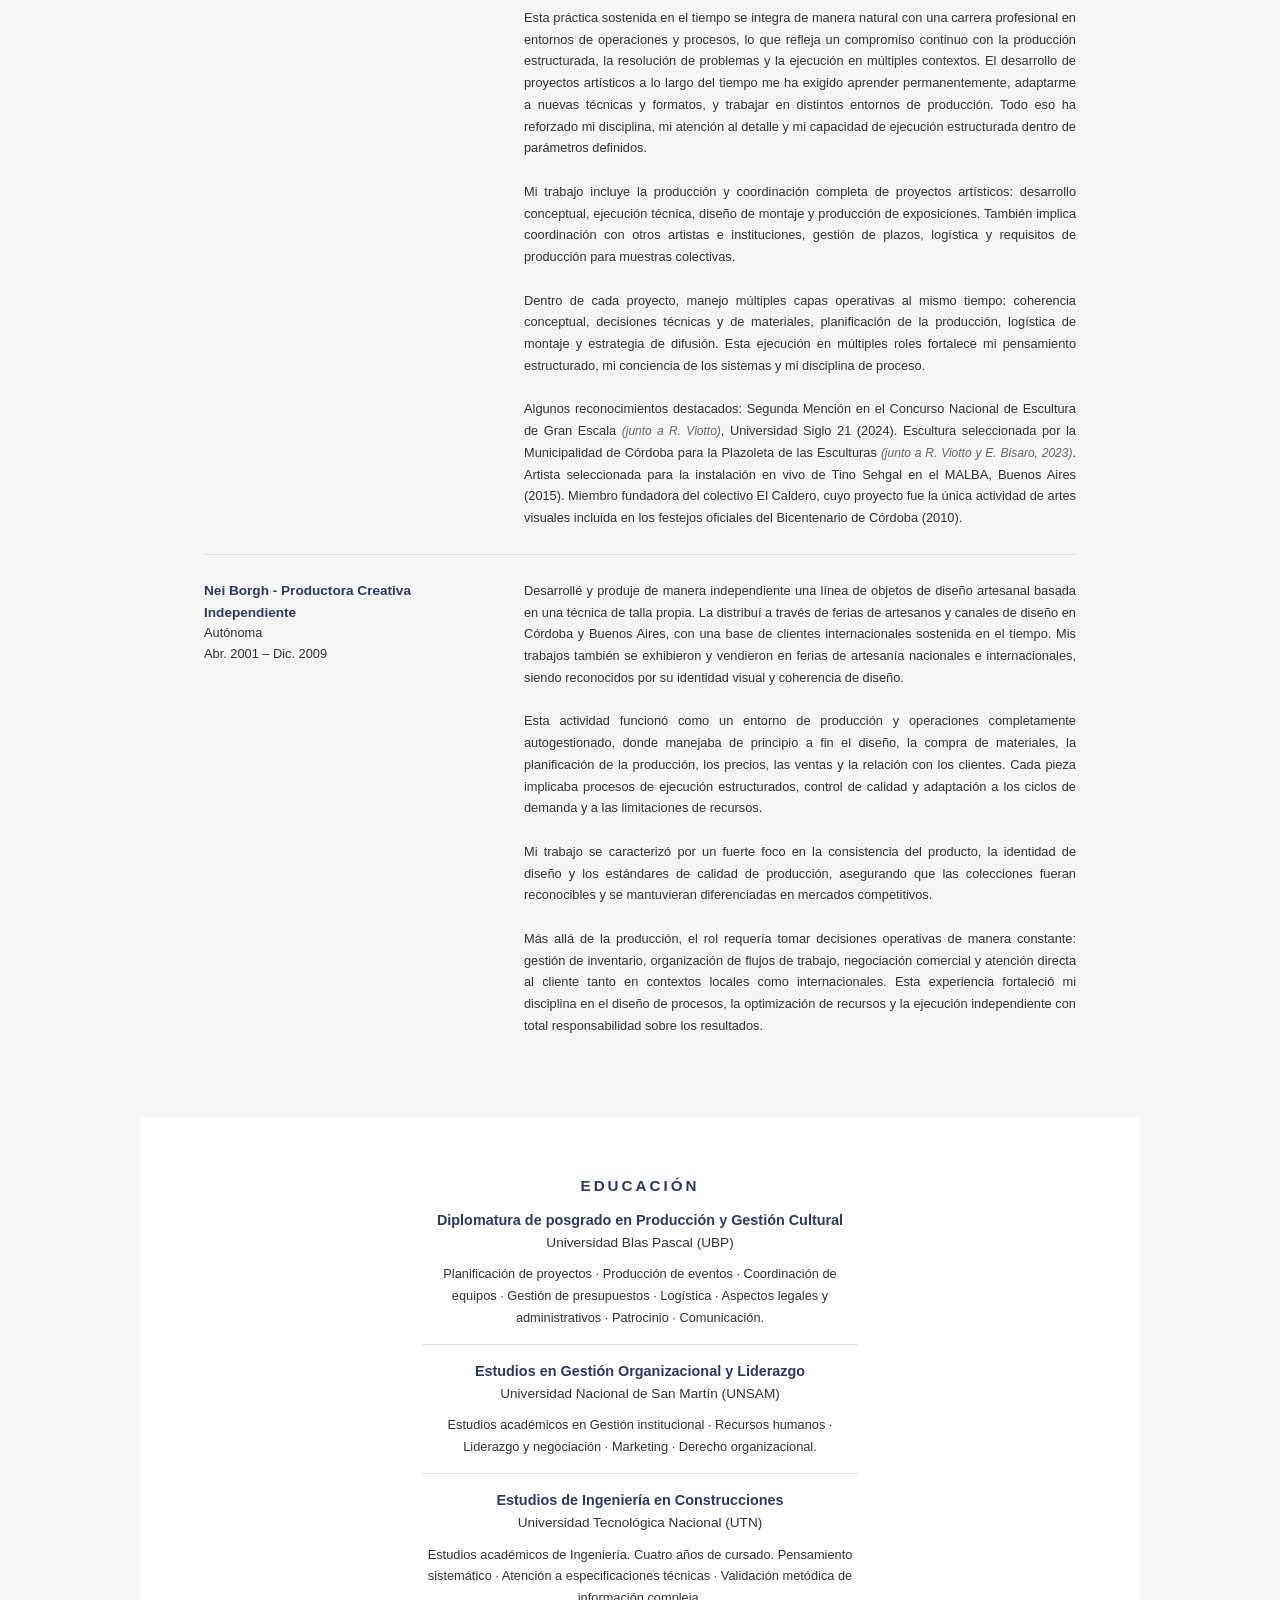
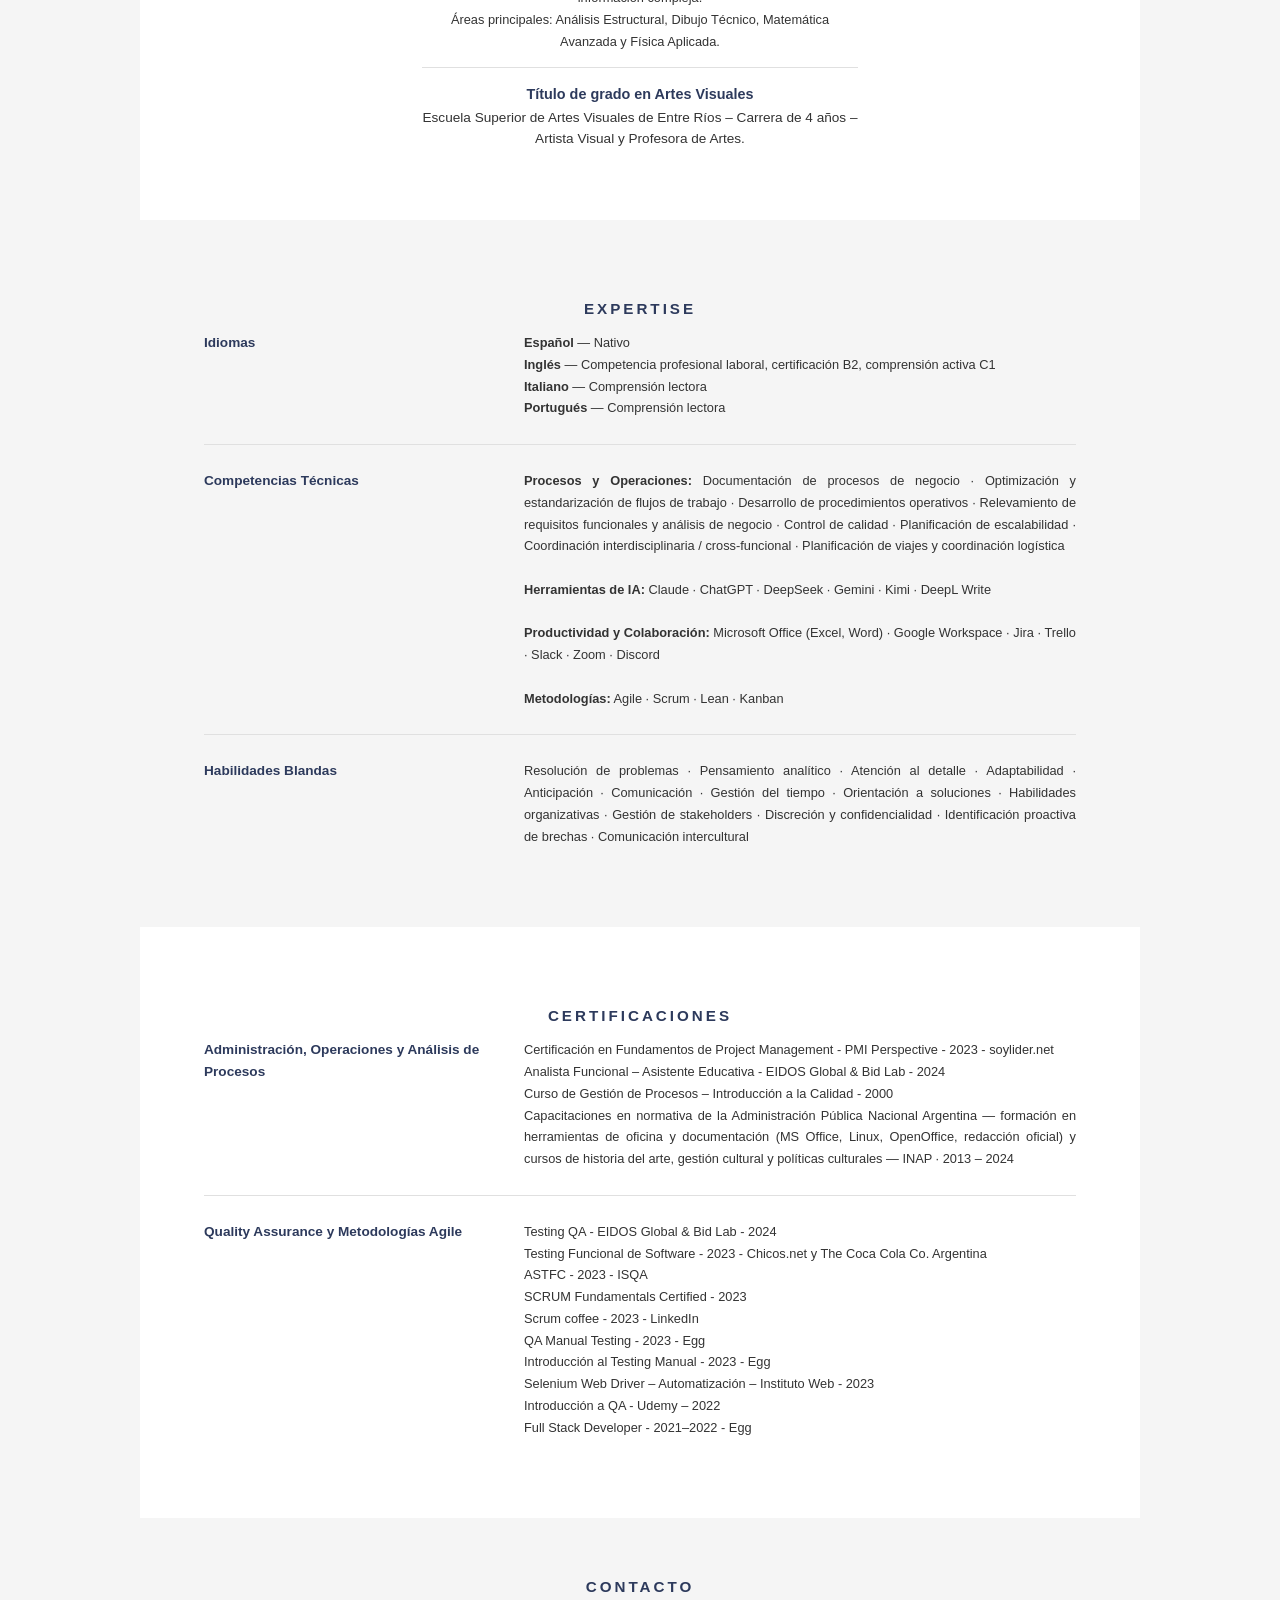
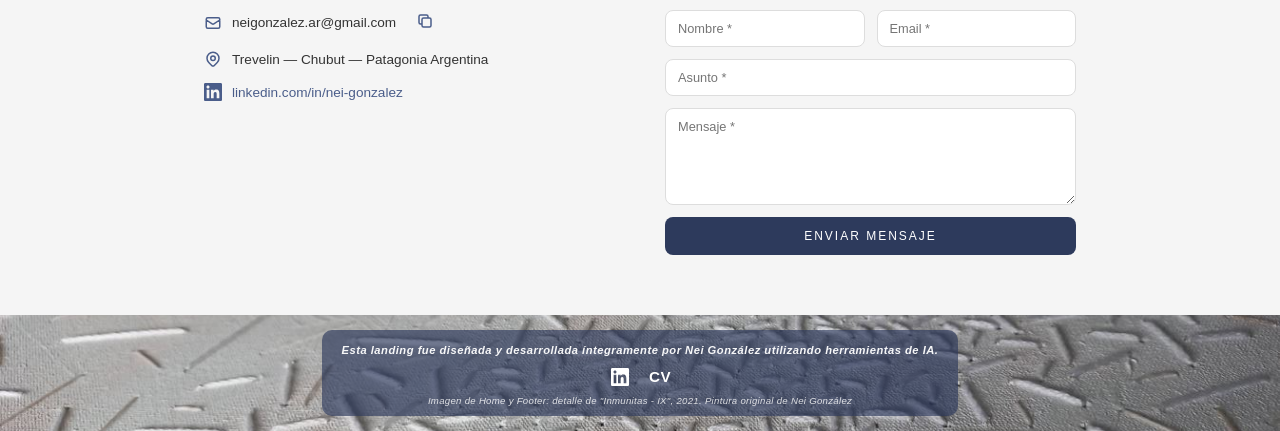
==== commit b56d5e8f: "mejoras" ====
--- a/index_es.html
+++ b/index_es.html
@@ -120,7 +120,8 @@
         <div class="experience-item">
             <div class="experience-title">
                 <strong>Analista de Operaciones y Procesos</strong><br>
-                Vitality Global · Nov 2025 – Presente · Remoto · Contrato a término
+                Vitality Global · Nov 2025 – presente<br>
+                Remoto · Contrato a término
             </div>
             <div class="experience-text">
                 Apoyé operaciones de negocio y ejecución de proyectos para el lanzamiento de un MVP, trabajando directamente con founders para traducir requerimientos en workflows claros y ejecutables. Identifiqué 6 escenarios fuera de alcance de forma temprana, evitando brechas previas al lanzamiento y asegurando preparación operativa. Detecté riesgos de escalabilidad con anticipación, definí criterios de monitoreo y alineé necesidades de negocio con operaciones diarias. Mejoré procesos de onboarding (+45% calidad de datos), estandaricé workflows de ventas bilingües y desarrollé documentación de soporte para reducir fricción. Tracé y resolví 17 issues operativos end-to-end, asegurando control de calidad, visibilidad y completitud.
@@ -130,7 +131,8 @@
         <div class="experience-item">
             <div class="experience-title">
                 <strong>Operaciones y Análisis Funcional</strong><br>
-                Freelance · Oct 2023 – Oct 2025 · Remoto
+                Freelance · Oct 2023 – Oct 2025<br>
+                Remoto
             </div>
             <div class="experience-text">
                 Proporcioné soporte operativo en operaciones de negocio, coordinación de proyectos y análisis funcional, contribuyendo a dos aplicaciones web (sectores gastronomía y real estate). Trabajé en workflows poco definidos, estructurándolos en procesos claros y ejecutables para sostener la ejecución consistente del proyecto. Identifiqué, tracé y resolví 66 issues operativos end-to-end (34 + 32), asegurando continuidad de ejecución y previniendo cuellos de botella. Documenté procesos y estructuré workflows para uso práctico, mejorando consistencia y continuidad operativa en entornos remotos.
@@ -139,8 +141,10 @@
 
         <div class="experience-item">
             <div class="experience-title">
-                <strong>Coordinadora Senior de Operaciones</strong><br>
-                Ministerio de Cultura de la Nación Argentina · Mar 2013 – Feb 2024 · Presencial / Híbrido
+                <strong>Coordinadora Senior de Operaciones y Gestión Administrativa</strong><br>
+                Ministerio de Cultura de la Nación Argentina<br>
+                Mar 2013 – Feb 2024<br>
+                Presencial / Remoto / Híbrido
             </div>
             <div class="experience-text">
                 Gestioné 500+ casos operativos complejos anuales con impacto legal y presupuestario, coordinando más de 10 departamentos internos. Lideré iniciativas de mejora de procesos: rechazo de expedientes reducido del 25% al 5%; tiempo de procesamiento reducido en un 70% (de 10 a 3 días). Formadora certificada en GDE y referente operativo para 20 personas en un entorno de documentación legal no reversible. Mantuve continuidad operativa a través de seis transiciones de liderazgo y cuatro administraciones nacionales en un entorno de alta rotación. Proporcioné soporte operativo a un director de otro organismo público nacional, por recomendación profesional.
@@ -150,7 +154,8 @@
         <div class="experience-item">
             <div class="experience-title">
                 <strong>Coordinadora de Oficina y Operaciones</strong><br>
-                Ing. Durante Estudio de Agrimensura · Ene 2010 – Mar 2013
+                Ing. Durante Estudio de Agrimensura<br>
+                Ene 2010 – Mar 2013
             </div>
             <div class="experience-text">
                 Gestioné aproximadamente 25 casos catastrales en simultáneo, incluyendo análisis de documentación legal, investigación de títulos de propiedad y registros históricos de dominio. Mejoré eficiencia procedural reduciendo tiempos de aprobación de 6 a 3 meses. Identifiqué inconsistencias técnicas en 6 de cada 10 expedientes revisados, resolviendo correcciones de forma independiente tanto en planos como en documentación. Diseñé e implementé sistemas internos de seguimiento y monitoreo de workflows, estandarizando procedimientos en el estudio y en las oficinas gubernamentales que gestionaban los relevamientos.
@@ -159,8 +164,9 @@
 
         <div class="experience-item">
             <div class="experience-title">
-                <strong>Secretaria Ejecutiva Bilingüe Senior y Operaciones</strong><br>
-                Tango Rally Team (Linal S.A.) · Sep 2006 – Nov 2007
+                <strong>Secretaria Ejecutiva Bilingüe Senior y Coordinadora de Operaciones</strong><br>
+                Tango Rally Team (Linal S.A.)<br>
+                Sep 2006 – Nov 2007
             </div>
             <div class="experience-text">
                 Gestioné el 100% de las operaciones internacionales de importación/exportación para un equipo profesional de rally (~20 acciones en múltiples países). Interfaz principal en inglés con Mitsubishi Motors Japón y proveedores internacionales en Nueva Zelanda e Italia, asegurando comunicación efectiva, coordinación operativa y resolución de requerimientos. Coordiné logística integral de viajes y operaciones para todo el equipo en competencias nacionales e internacionales.
@@ -170,7 +176,9 @@
         <div class="experience-item">
             <div class="experience-title">
                 <strong>Asistente Ejecutiva Bilingüe Senior del CEO</strong><br>
-                Neverland (Ares S.A., Sep 1998– Mar 2001) · (Galactronic S.A., May 1994– Jul 1997)
+                Neverland Park<br>
+                (Ares S.A., Sep 1998– Mar 2001)<br>
+                (Galactronic S.A., May 1994– Jul 1997)
             </div>
             <div class="experience-text">
                 Rol progresivo en dos entidades legales del mismo grupo empresarial, operador de una red líder de 15 centros de entretenimiento familiar en shoppings de Argentina. Gestioné entre el 85% y el 95% de todas las comunicaciones internacionales con 40+ proveedores en EE.UU., Europa y Asia (Sega, Nintendo, Disney, Namco, Zamperla) — compras, contratos, facturación, documentación de importación y coordinación de fletes. Proporcioné soporte ejecutivo completo al CEO incluyendo coordinación de viajes, resolución de problemas en tiempo real y gestión de documentación corporativa confidencial crítica. Coordiné comunicaciones institucionales del CEO con asociaciones nacionales (AAPA) y latinoamericanas (ALAP) del sector y organizaciones internacionales (IAAPA).
@@ -180,7 +188,8 @@
         <div class="experience-item">
             <div class="experience-title">
                 <strong>Secretaria Ejecutiva Bilingüe Senior</strong><br>
-                PricewaterhouseCoopers (PwC) · Ago 1997 – Sep 1998
+                PricewaterhouseCoopers (PwC)<br>
+                Ago 1997 – Sep 1998
             </div>
             <div class="experience-text">
                 Proporcioné soporte ejecutivo y administrativo a cuatro gerentes senior en la oficina regional de PwC Córdoba, operando bajo estándares internacionales de calidad, documentación y compliance. Establecí un enfoque profesional duradero centrado en precisión, trazabilidad y ejecución disciplinada.
@@ -195,7 +204,8 @@
         <div class="experience-item">
             <div class="experience-title">
                 <strong>Productora Cultural y Artista Visual</strong><br>
-                Nei González · Autónoma · Mar 2001 – Actualidad
+                Nei González · Autónoma<br>
+                Mar. 2001 – al presente
             </div>
             <div class="experience-text">
                 Mi práctica artística en artes visuales, desarrollada durante muchos años, funciona como una dimensión complementaria e integradora de mi perfil profesional en operaciones. He participado en más de 25 muestras individuales y colectivas en galerías, museos y espacios públicos de Argentina. Mis trabajos forman parte de colecciones privadas e institucionales.
@@ -212,8 +222,9 @@
 
         <div class="experience-item">
             <div class="experience-title">
-                <strong>Productora Creativa Independiente</strong><br>
-                Nei Borgh · Autónoma · Abr 2001 – Dic 2009
+                <strong>Nei Borgh - Productora Creativa Independiente</strong><br>
+                Autónoma<br>
+                Abr. 2001 – Dic. 2009
             </div>
             <div class="experience-text">
                 Desarrollé y produje de manera independiente una línea de objetos de diseño artesanal basada en una técnica de talla propia. La distribuí a través de ferias de artesanos y canales de diseño en Córdoba y Buenos Aires, con una base de clientes internacionales sostenida en el tiempo. Mis trabajos también se exhibieron y vendieron en ferias de artesanía nacionales e internacionales, siendo reconocidos por su identidad visual y coherencia de diseño.
@@ -257,7 +268,7 @@
                 Universidad Tecnológica Nacional (UTN)
             </div>
             <div class="education-text">
-                Estudios académicos de Ingeniería. Cuatro años de cursado. Pensamiento sistemático · Atención a especificaciones técnicas · Validación metódica de información compleja.<br><br>Áreas principales: Análisis Estructural, Dibujo Técnico, Matemática Avanzada y Física Aplicada.
+                Estudios académicos de Ingeniería. Cuatro años de cursado. Pensamiento sistemático · Atención a especificaciones técnicas · Validación metódica de información compleja.<br>Áreas principales: Análisis Estructural, Dibujo Técnico, Matemática Avanzada y Física Aplicada.
             </div>
         </div>
 
--- a/css/estilos.css
+++ b/css/estilos.css
@@ -40,7 +40,7 @@
 }
 
 .nav-name {
-    font-size: 1.35rem;
+    font-size: 1.5rem;
     font-weight: 600;
     color: var(--navy);
     letter-spacing: 1px;
@@ -78,7 +78,7 @@
 .nav-links a {
     text-decoration: none;
     color: var(--text);
-    font-size: 0.72rem;
+    font-size: 0.78rem;
     font-weight: 600;
     text-transform: uppercase;
     letter-spacing: 1.5px;
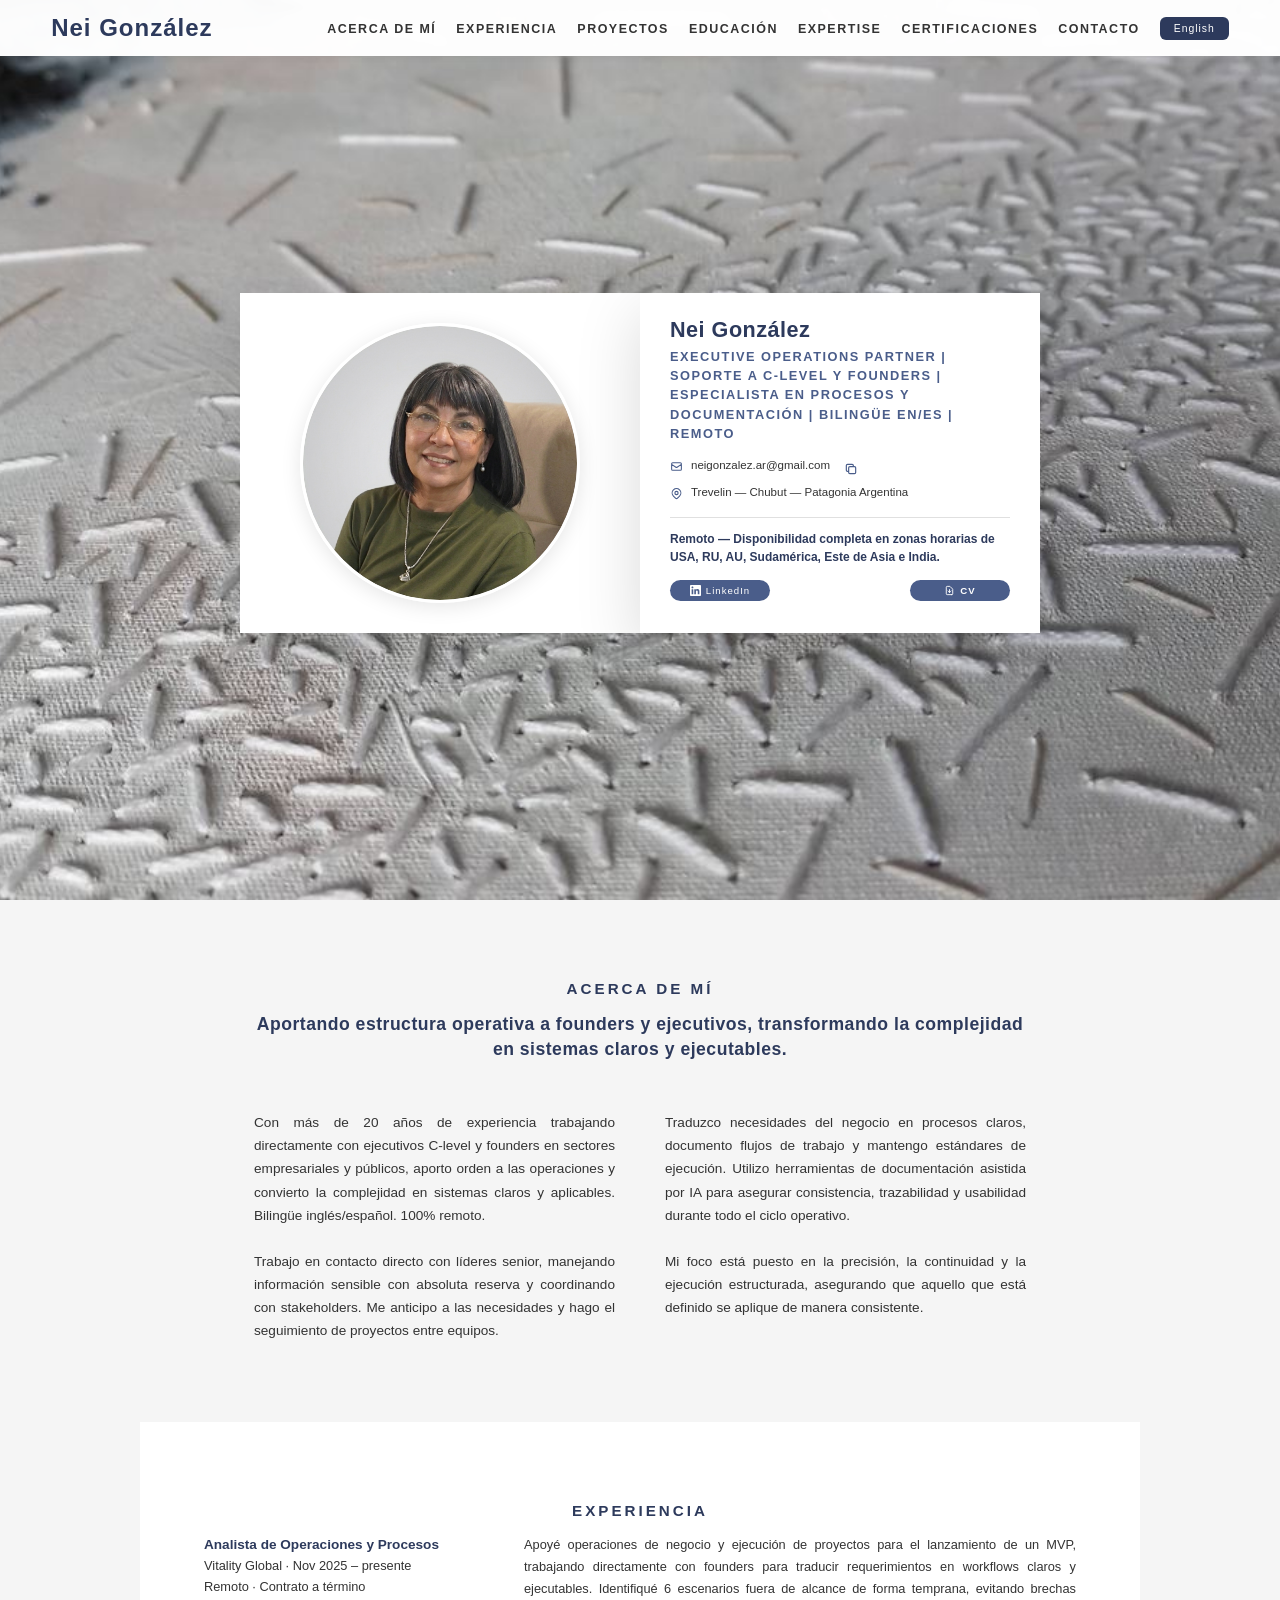
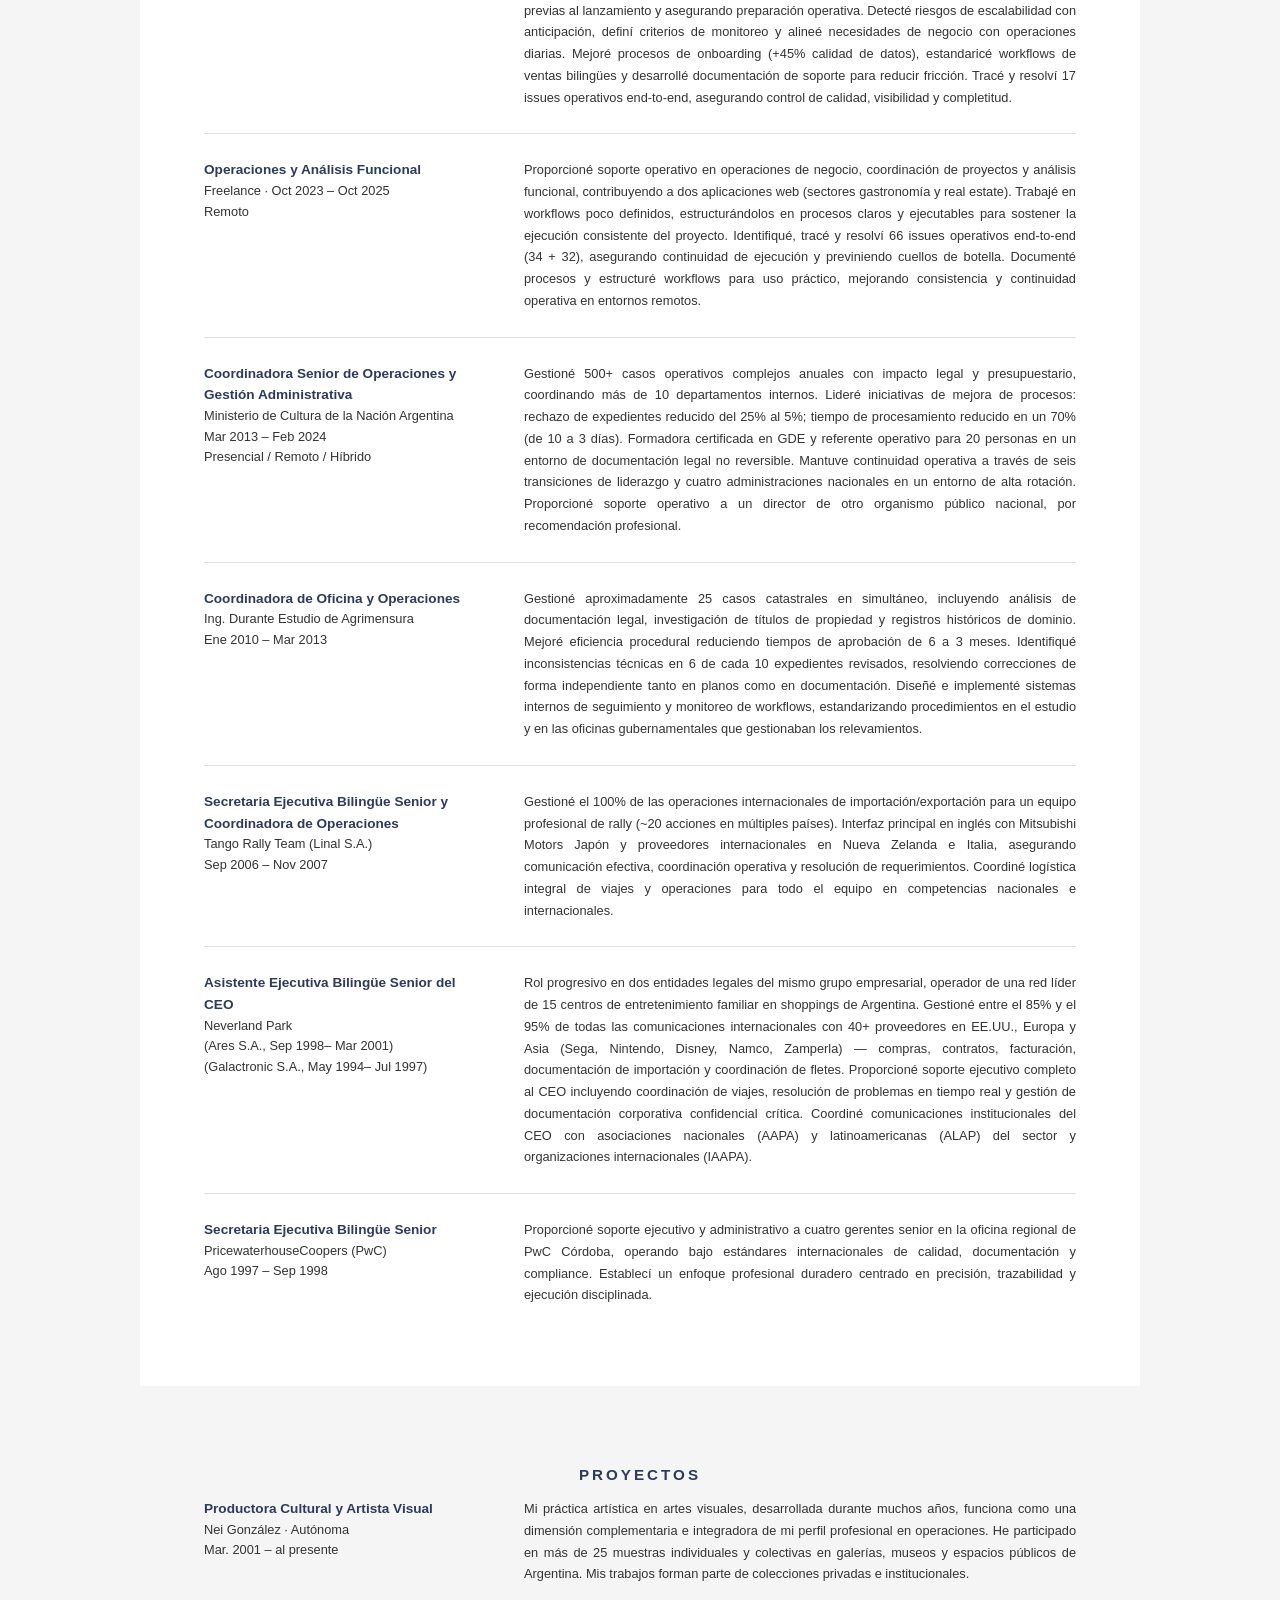
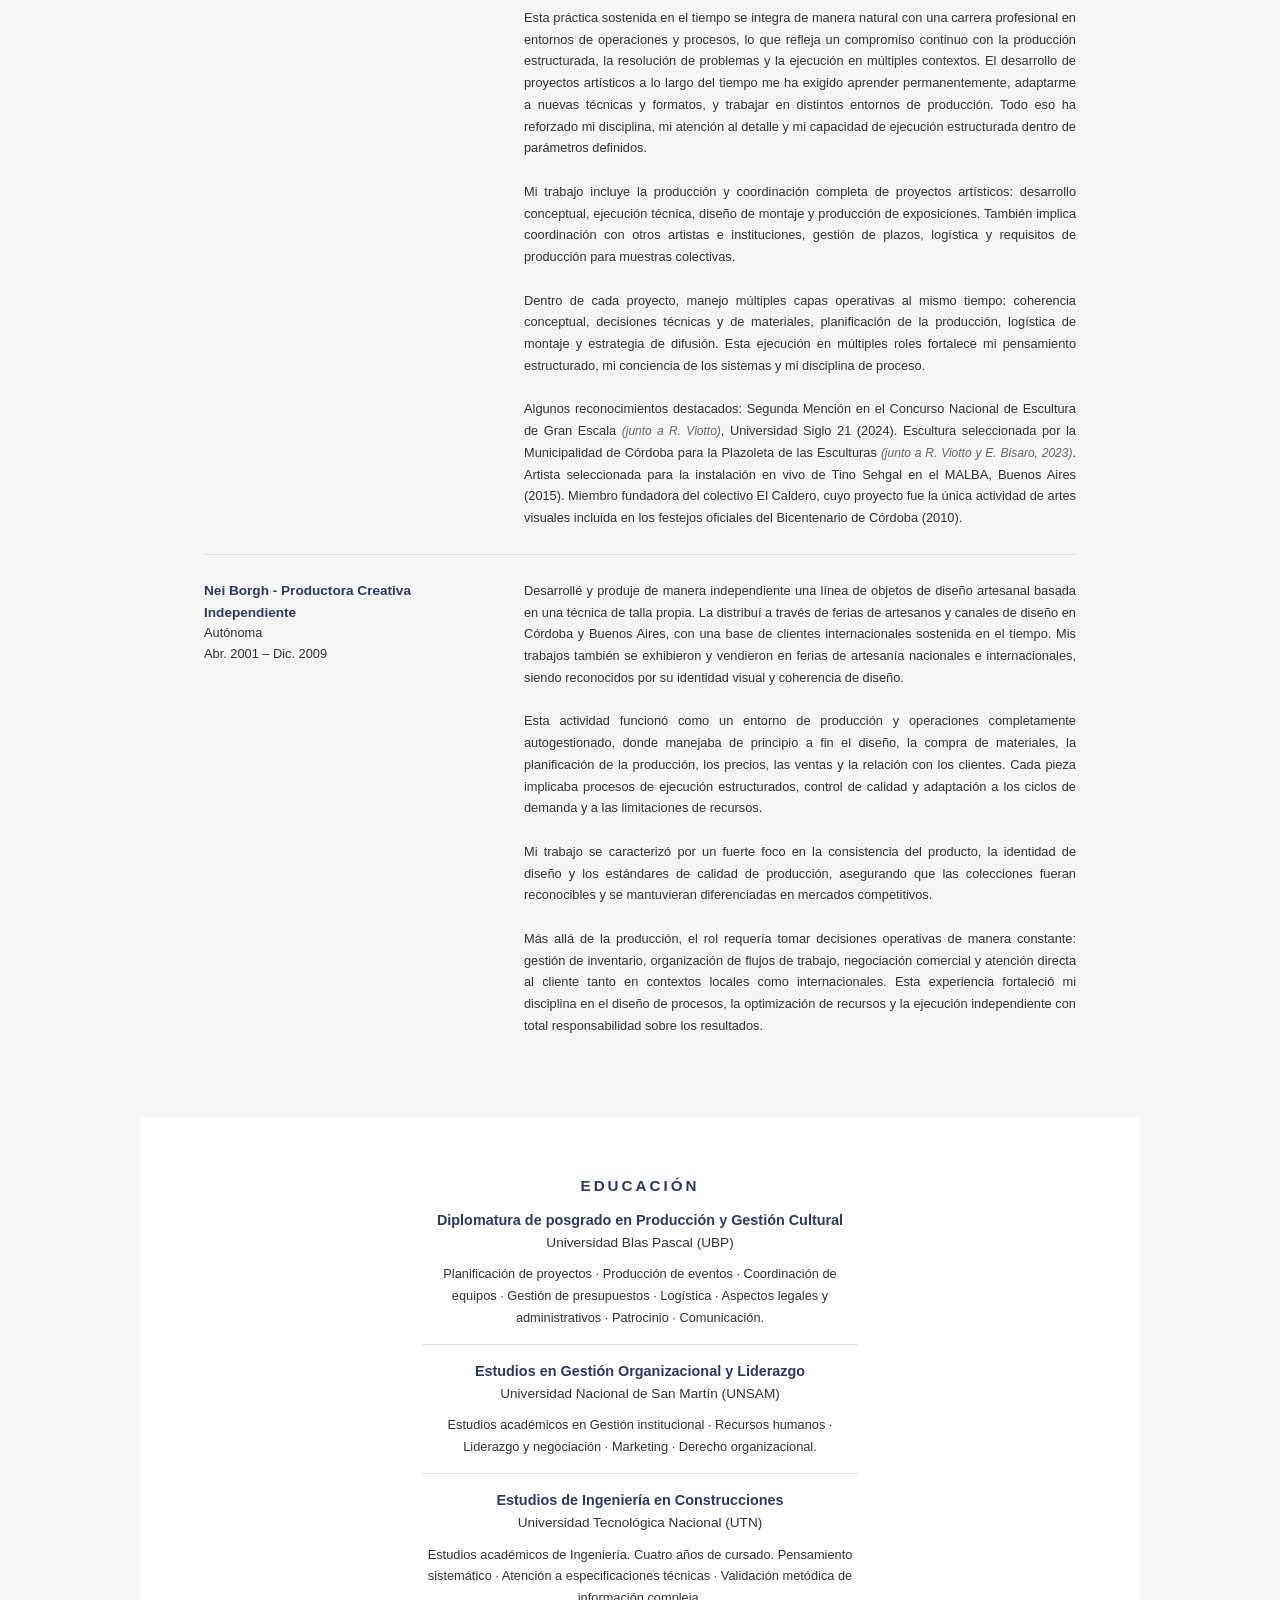
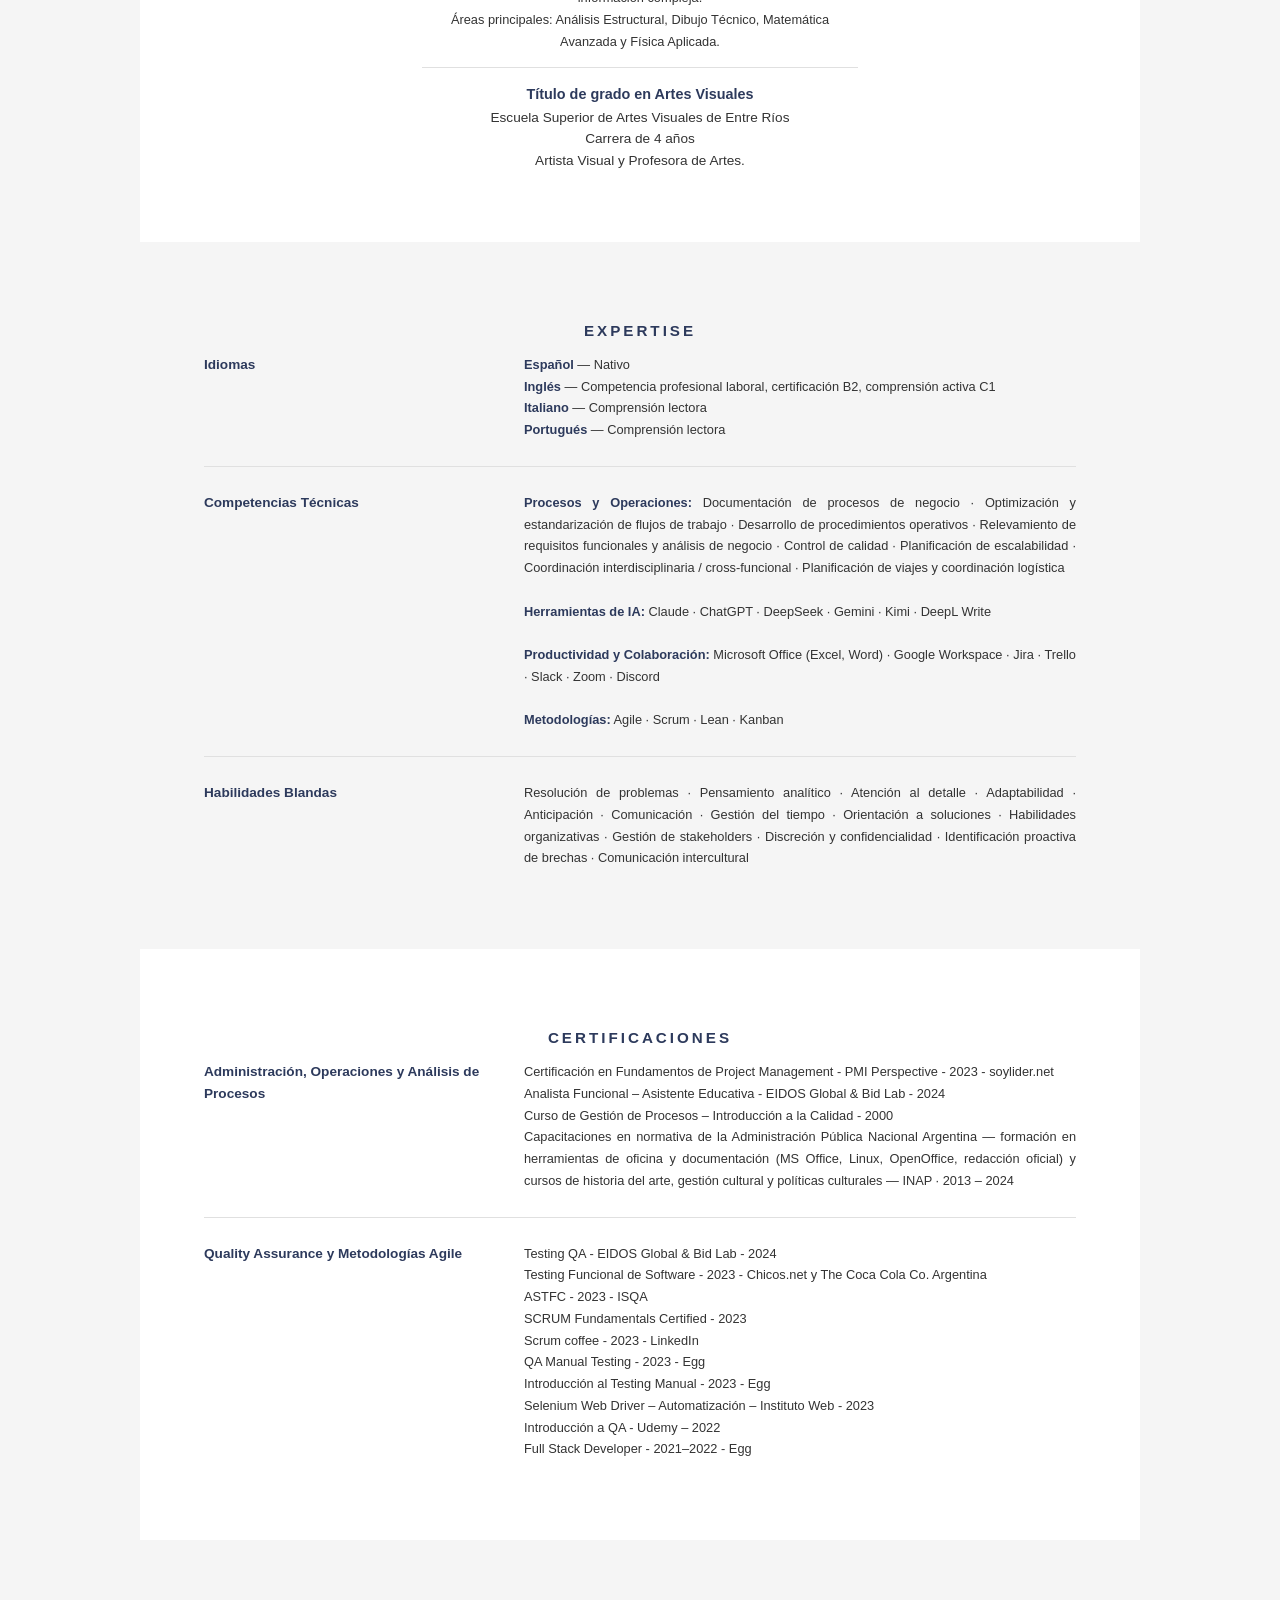
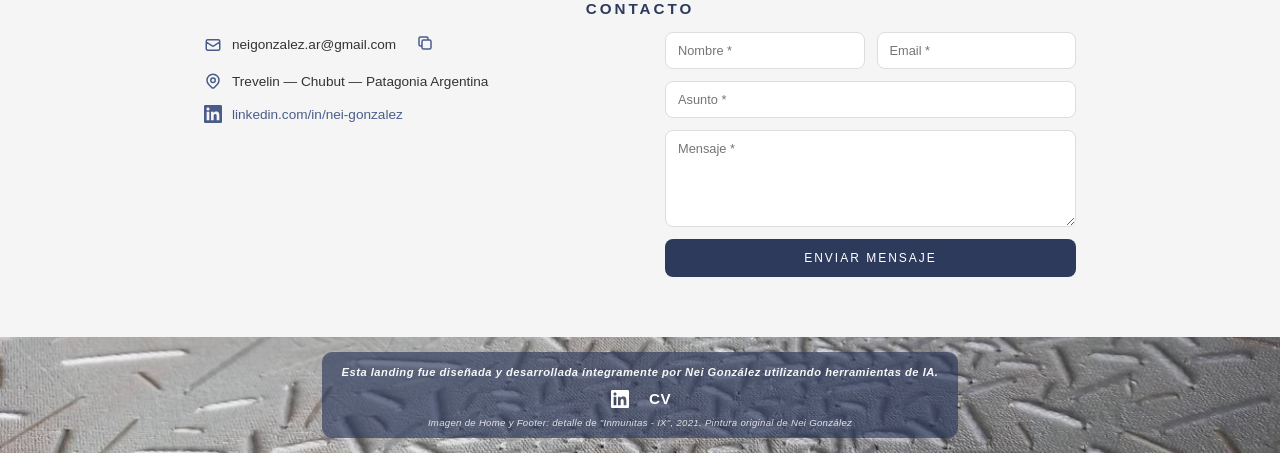
==== commit 287f15c2: "CAMBIOS AJUSTES" ====
--- a/index_es.html
+++ b/index_es.html
@@ -275,10 +275,11 @@
         <div class="education-item">
             <div class="education-title">
                 <strong>Título de grado en Artes Visuales</strong><br>
-                Escuela Superior de Artes Visuales de Entre Ríos – Carrera de 4 años – Artista Visual y Profesora de Artes.
+                Escuela Superior de Artes Visuales de Entre Ríos<br>
+                Carrera de 4 años<br>
+                Artista Visual y Profesora de Artes.
             </div>
             <div class="education-text">
-
             </div>
         </div>
     </section>
--- a/css/estilos.css
+++ b/css/estilos.css
@@ -459,6 +459,11 @@
     text-align: justify;
 }
 
+.experience-text strong {
+    font-weight: 600;
+    color: var(--navy);
+}
+
 /* ===== CONTACT SECTION ===== */
 .contact {
     padding: 60px 5% 30px;
